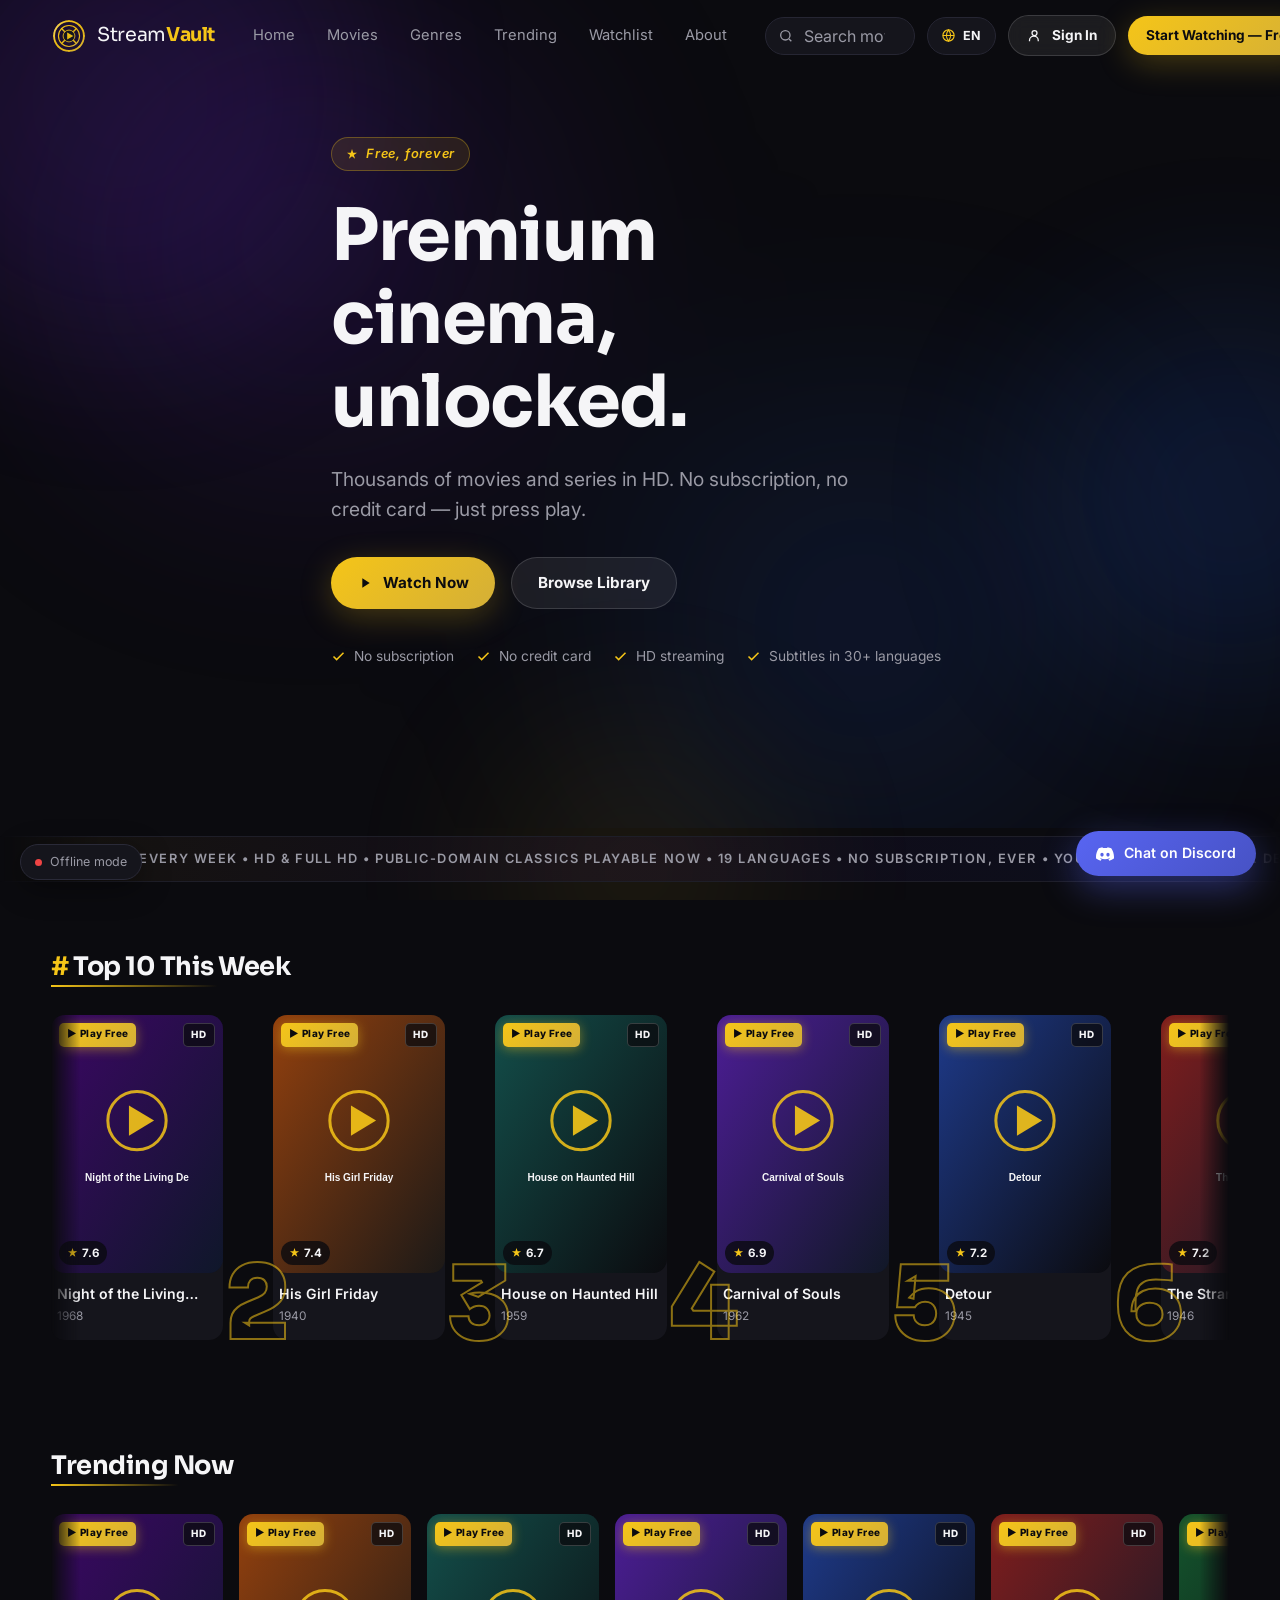
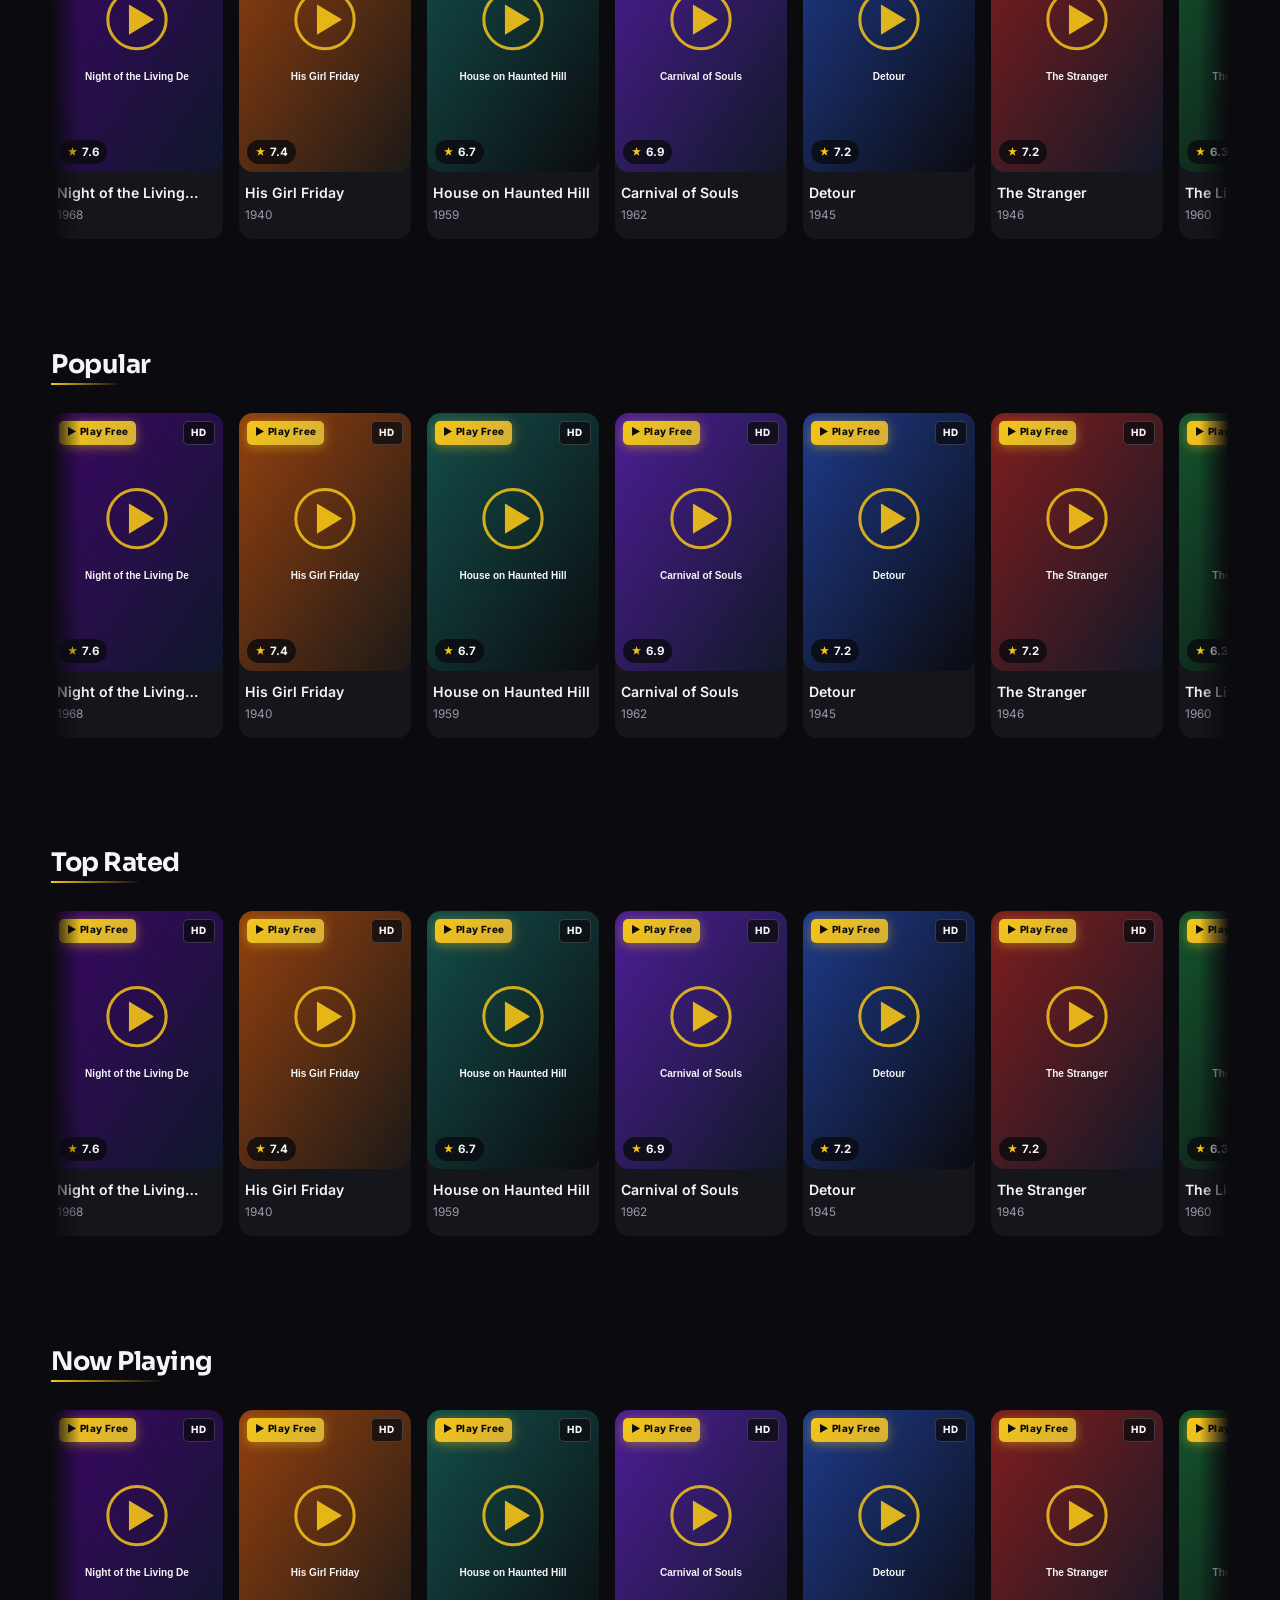
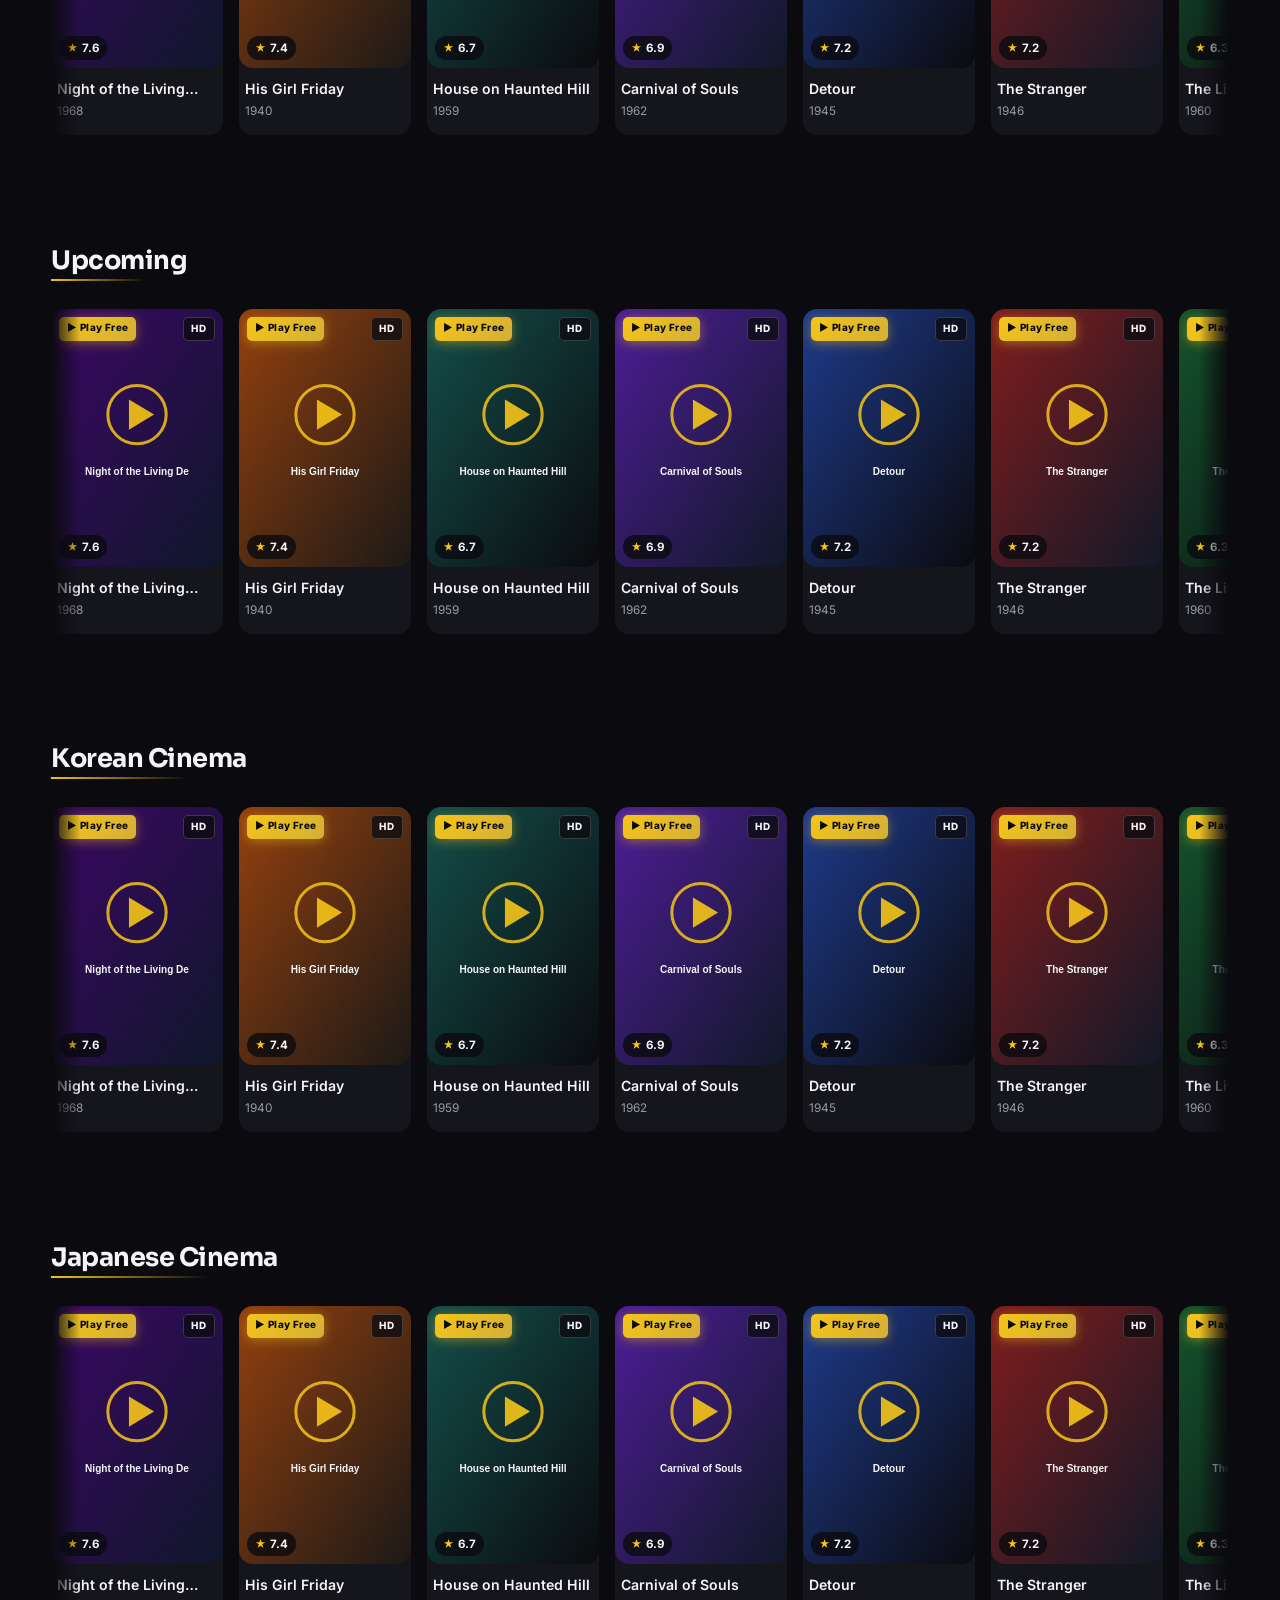
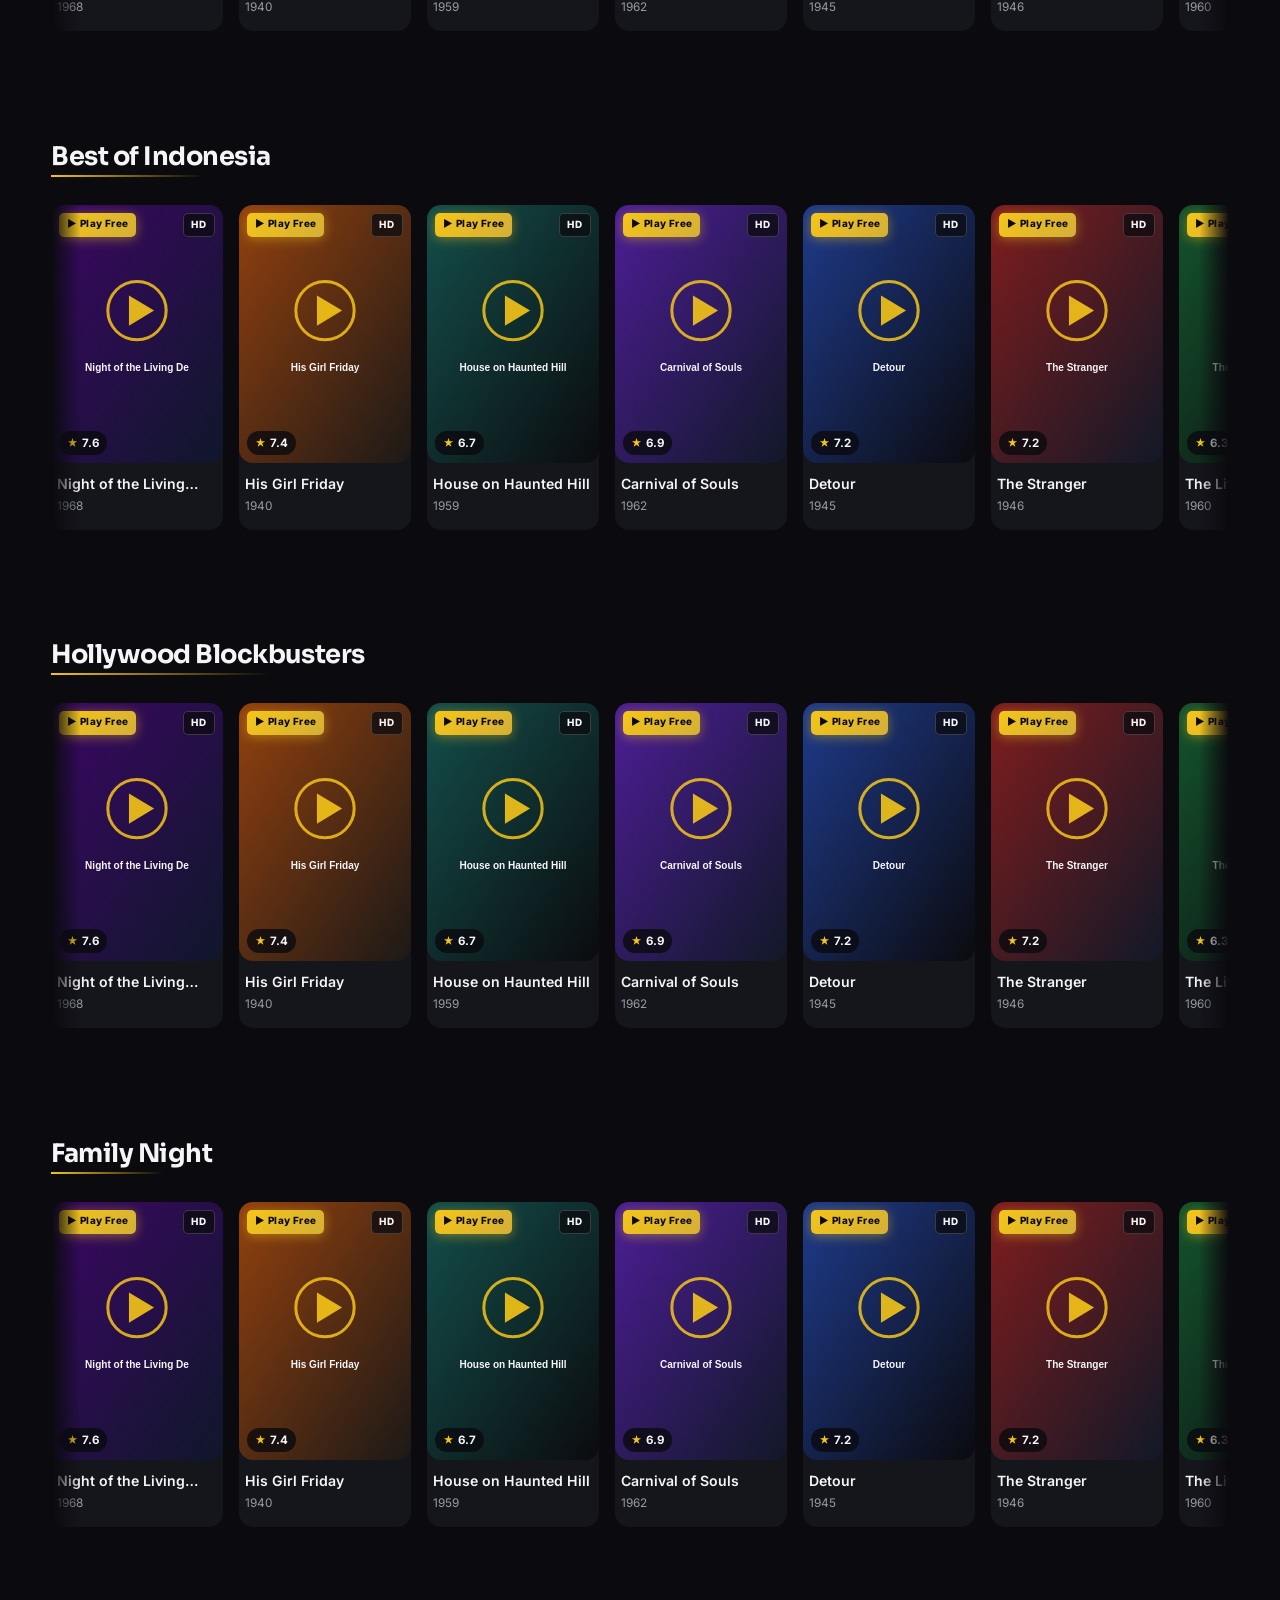
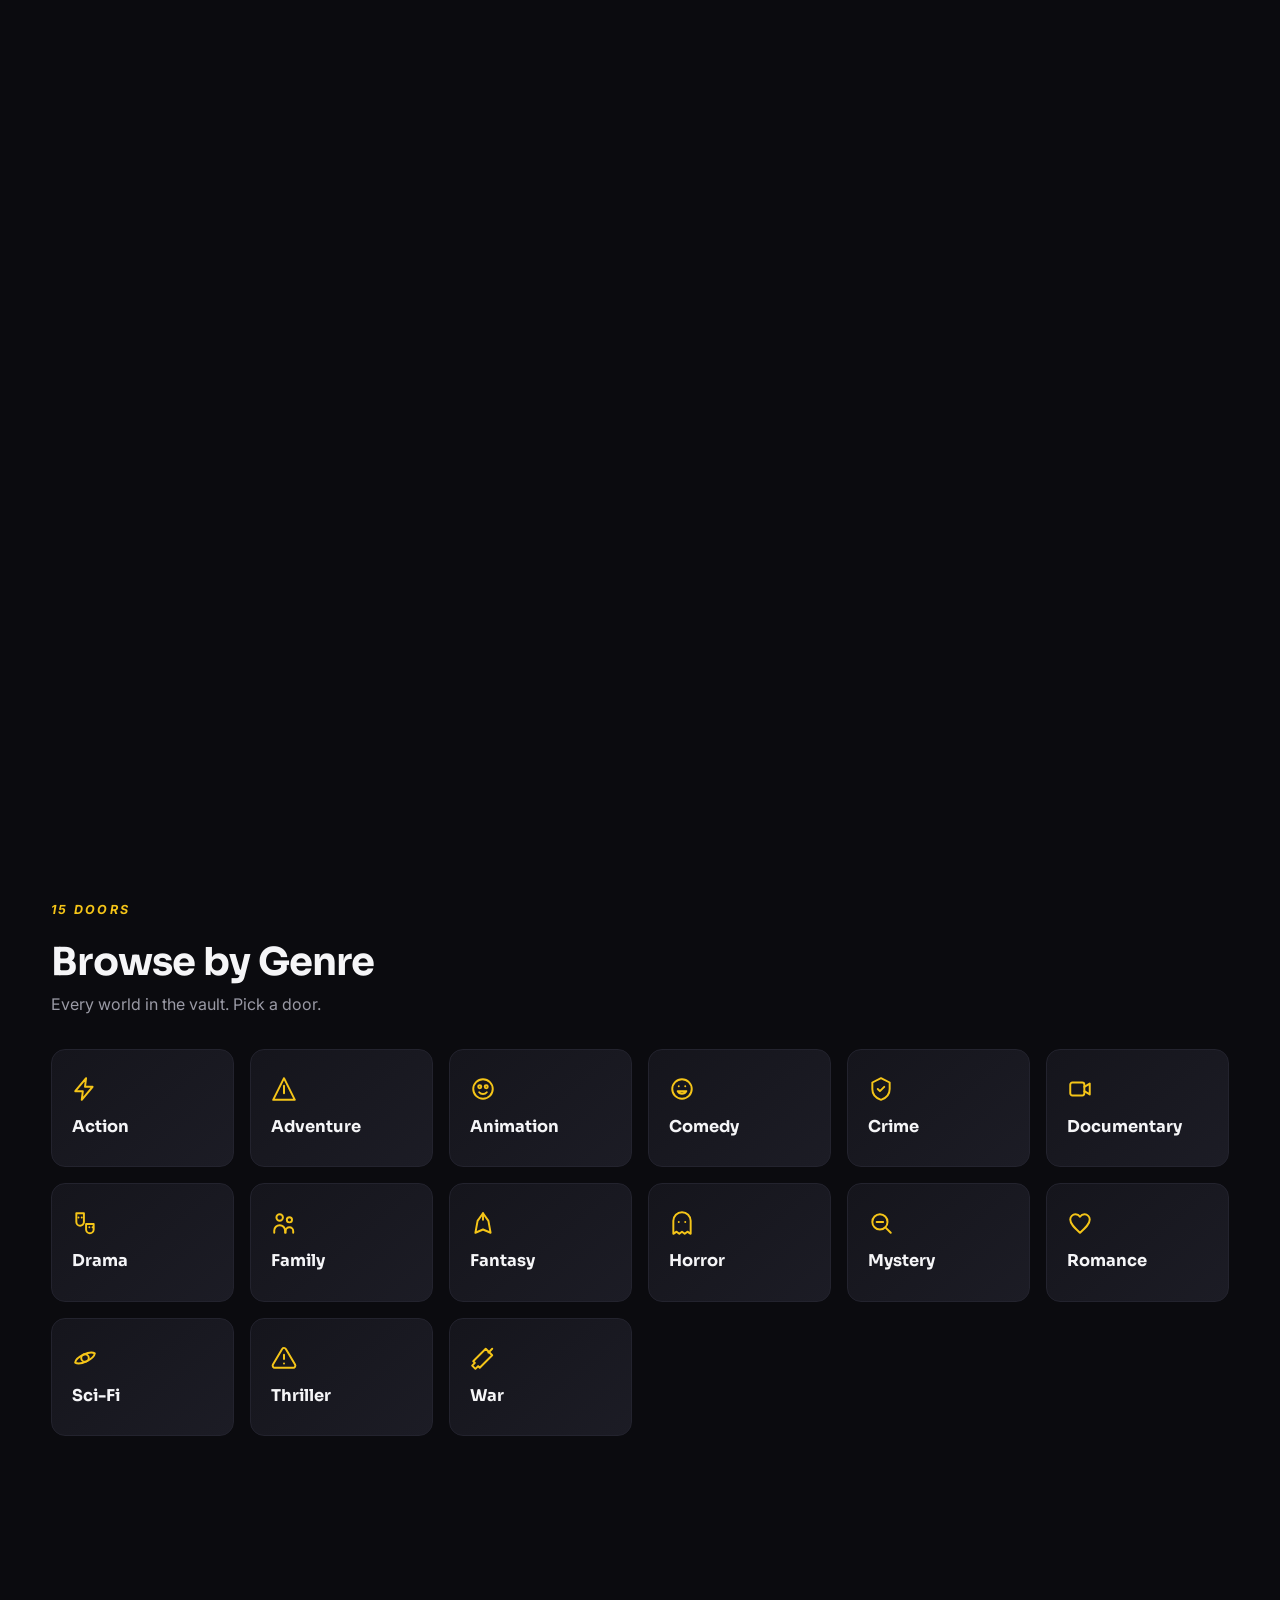
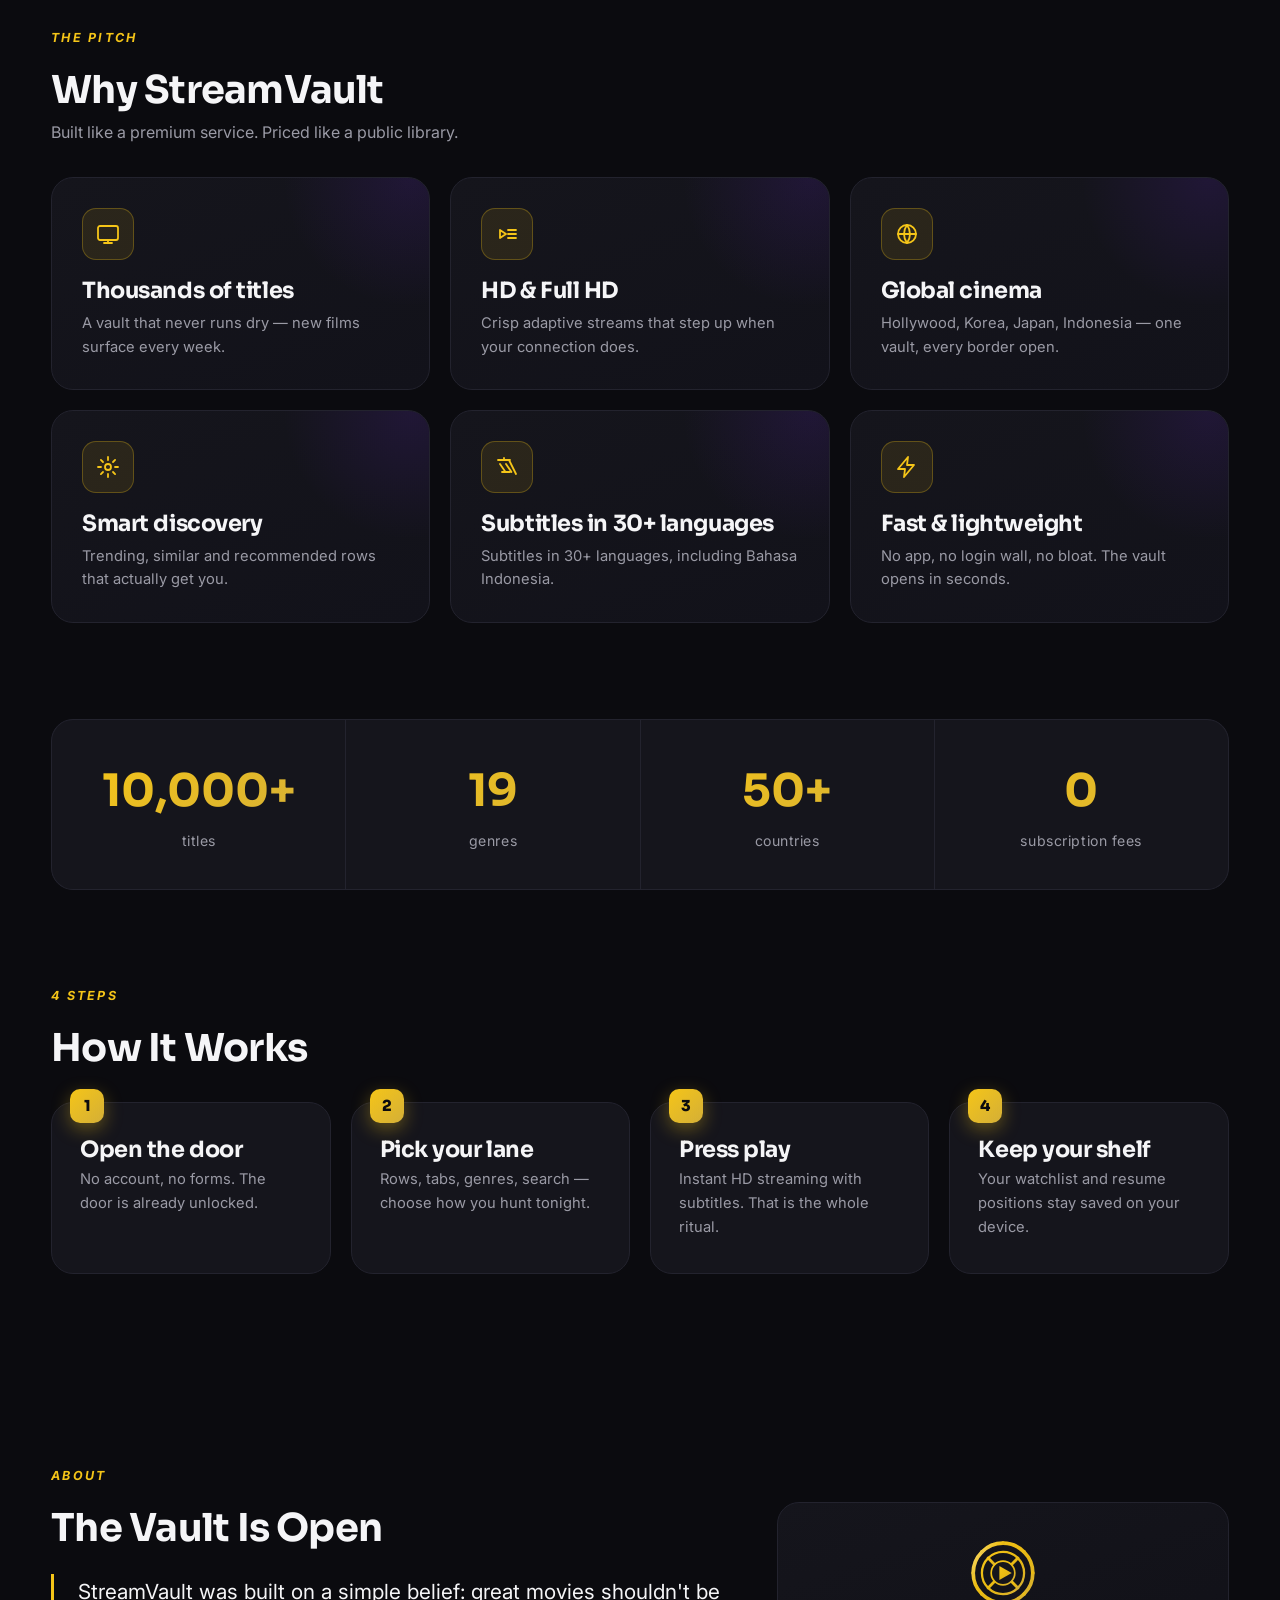
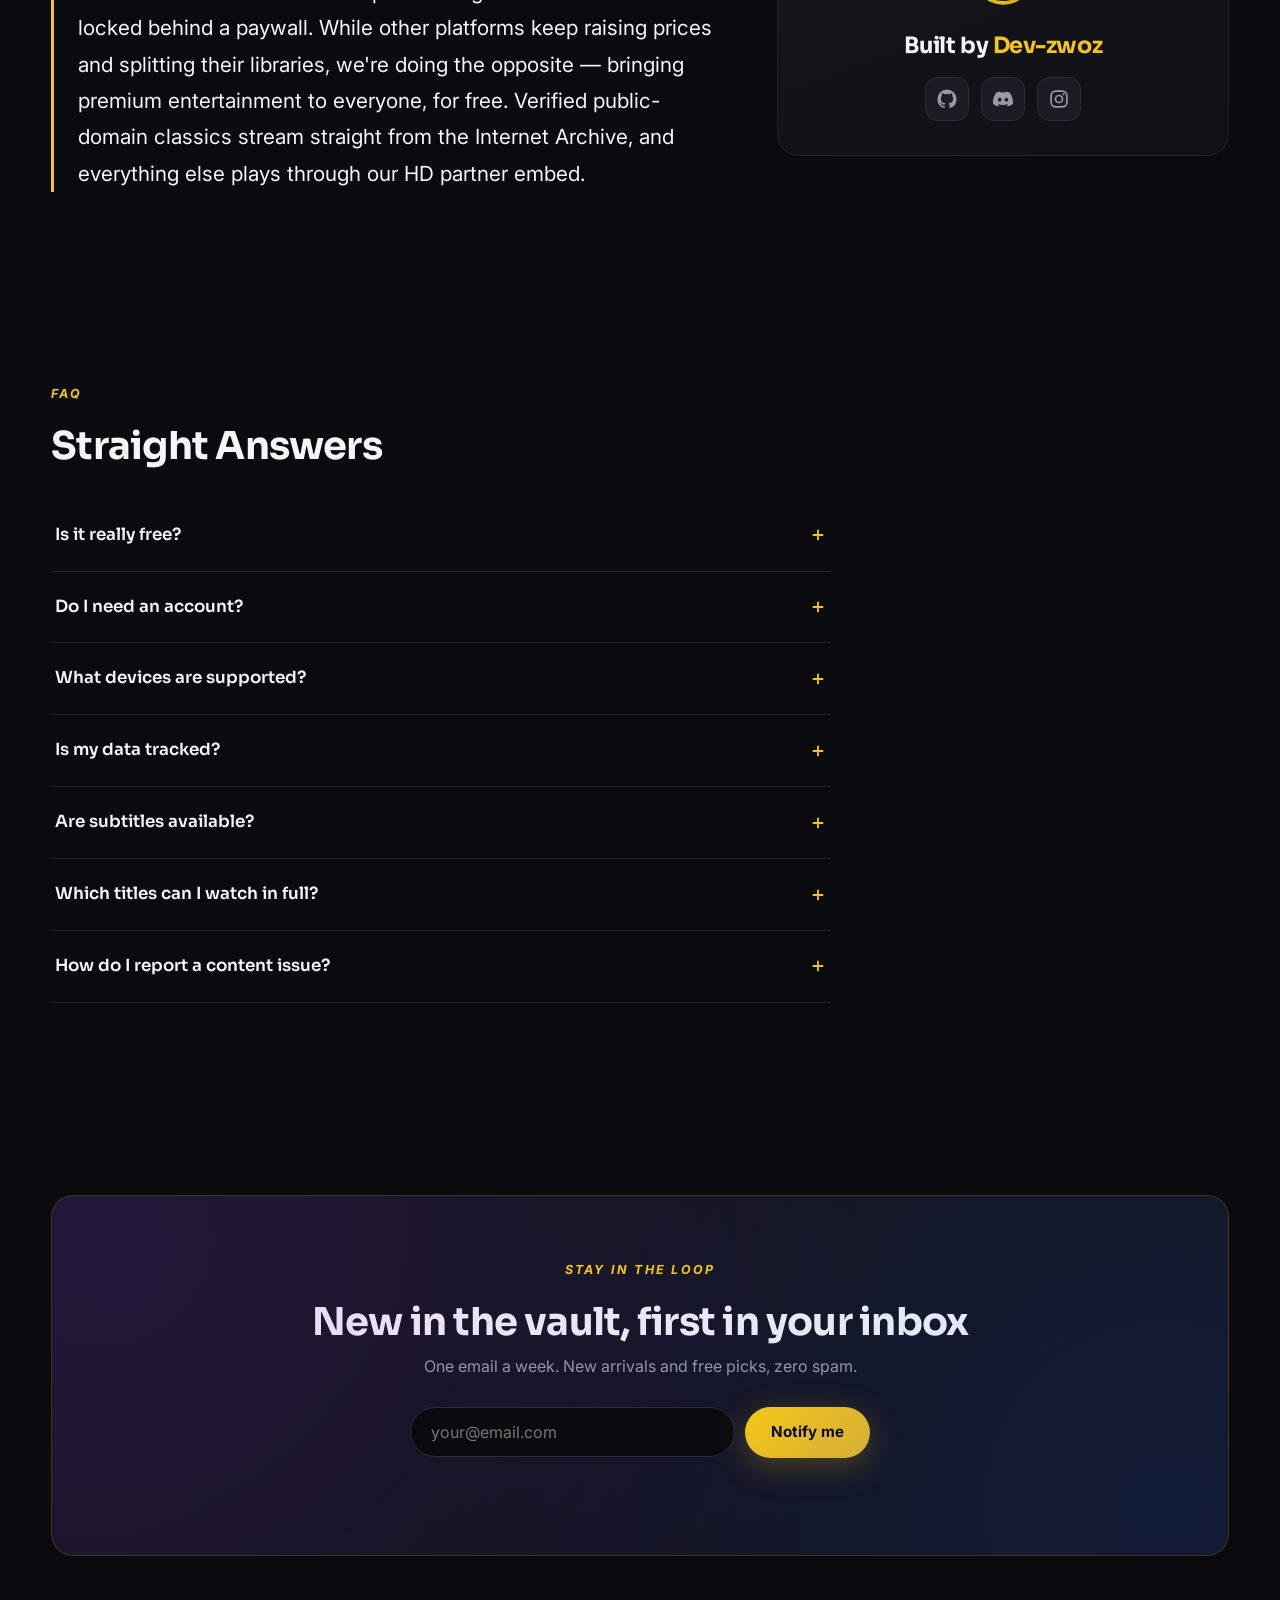
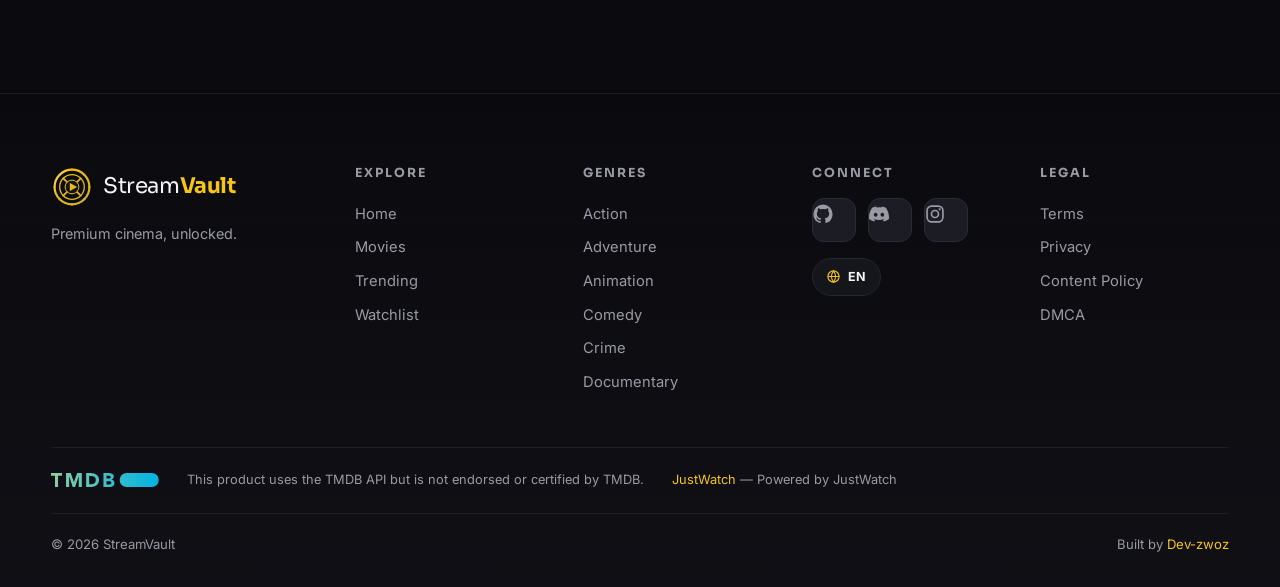
==== index.html @ f1b041a9 "Build StreamVault2 with VidBolt playback and brand rails Co-authored-by: arena-agent <297053741+aren" ====
<!DOCTYPE html>
<html lang="en">
<head>
  <meta charset="UTF-8">
  <meta name="viewport" content="width=device-width, initial-scale=1.0">
  <title>StreamVault — Free Premium Movies in HD</title>
  <meta name="description" content="Stream thousands of premium movies in HD for free. No subscription, no credit card, no hassle. StreamVault — premium cinema, unlocked.">
  <meta name="author" content="Dev-zwoz">

  <!-- Open Graph -->
  <meta property="og:type" content="website">
  <meta property="og:site_name" content="StreamVault">
  <meta property="og:title" content="StreamVault — Free Premium Movies in HD">
  <meta property="og:description" content="Premium cinema, unlocked. Thousands of movies in HD — free, forever.">
  <meta property="og:image" content="assets/logo.svg">

  <!-- Twitter card -->
  <meta name="twitter:card" content="summary_large_image">
  <meta name="twitter:title" content="StreamVault — Free Premium Movies in HD">
  <meta name="twitter:description" content="Premium cinema, unlocked. Thousands of movies in HD — free, forever.">

  <!-- SVG favicon (data URI, mini vault mark) -->
  <link rel="icon" href="data:image/svg+xml,%3Csvg xmlns='http://www.w3.org/2000/svg' viewBox='0 0 512 512'%3E%3Crect width='512' height='512' rx='96' fill='%230B0B0F'/%3E%3Ccircle cx='256' cy='256' r='206' fill='none' stroke='%23F5C518' stroke-width='30'/%3E%3Ccircle cx='256' cy='256' r='128' fill='none' stroke='%23D4AF37' stroke-width='22'/%3E%3Cpath d='M256 74v56M256 382v56M74 256h56M382 256h56M127 127l40 40M345 345l40 40M127 385l40-40M345 167l40-40' stroke='%23F5C518' stroke-width='24' stroke-linecap='round'/%3E%3Cpath d='M226 200l88 56-88 56z' fill='%23F5C518'/%3E%3C/svg%3E">

  <!-- Fonts: geometric heading + clean body, with system fallbacks in CSS -->
  <link rel="preconnect" href="https://fonts.googleapis.com">
  <link rel="preconnect" href="https://fonts.gstatic.com" crossorigin>
  <link rel="stylesheet" href="https://fonts.googleapis.com/css2?family=Sora:wght@600;700;800&family=Inter:wght@400;500;600;700&display=swap">

  <link rel="stylesheet" href="styles/base.css">
  <link rel="stylesheet" href="styles/components.css">
  <link rel="stylesheet" href="styles/animations.css">

  <!-- JSON-LD -->
  <script type="application/ld+json">
  {
    "@context": "https://schema.org",
    "@type": "WebSite",
    "name": "StreamVault",
    "alternateName": "Premium cinema, unlocked.",
    "description": "Stream thousands of premium movies in HD for free. No subscription, no credit card, no hassle.",
    "inLanguage": ["en", "id"],
    "author": {
      "@type": "Person",
      "name": "Dev-zwoz",
      "sameAs": [
        "https://github.com/Dev-zwoz",
        "https://discord.com/users/1469638087268110399",
        "https://www.instagram.com/vzowzz/"
      ]
    }
  }
  </script>
</head>
<body>

  <!-- =============================================== SVG defs shared by all logo instances -->
  <svg width="0" height="0" style="position:absolute" aria-hidden="true">
    <defs>
      <linearGradient id="gGold" x1="0%" y1="0%" x2="100%" y2="100%">
        <stop offset="0%" stop-color="#F5C518"/><stop offset="55%" stop-color="#E8B912"/><stop offset="100%" stop-color="#D4AF37"/>
      </linearGradient>
      <linearGradient id="gSheen" x1="0%" y1="0%" x2="100%" y2="60%">
        <stop offset="0%" stop-color="#FFF" stop-opacity=".5"/><stop offset="35%" stop-color="#FFF" stop-opacity="0"/>
      </linearGradient>
      <!-- Vault mark: outer ring + rotatable wheel + play-triangle hub -->
      <symbol id="sv-mark" viewBox="0 0 512 512">
        <g class="sv-ring">
          <circle cx="256" cy="256" r="212" fill="none" stroke="url(#gGold)" stroke-width="26"/>
          <g fill="url(#gGold)">
            <circle cx="256" cy="44" r="13"/><circle cx="256" cy="468" r="13"/>
            <circle cx="44" cy="256" r="13"/><circle cx="468" cy="256" r="13"/>
            <circle cx="106" cy="106" r="13"/><circle cx="406" cy="106" r="13"/>
            <circle cx="106" cy="406" r="13"/><circle cx="406" cy="406" r="13"/>
          </g>
        </g>
        <g class="sv-wheel">
          <circle cx="256" cy="256" r="150" fill="none" stroke="url(#gGold)" stroke-width="16"/>
          <g stroke="url(#gGold)" stroke-width="20" stroke-linecap="round">
            <line x1="256" y1="106" x2="256" y2="176"/><line x1="256" y1="336" x2="256" y2="406"/>
            <line x1="106" y1="256" x2="176" y2="256"/><line x1="336" y1="256" x2="406" y2="256"/>
            <line x1="150" y1="150" x2="199" y2="199"/><line x1="313" y1="313" x2="362" y2="362"/>
            <line x1="150" y1="362" x2="199" y2="313"/><line x1="313" y1="199" x2="362" y2="150"/>
          </g>
        </g>
        <circle cx="256" cy="256" r="84" fill="#15151C" stroke="url(#gGold)" stroke-width="12"/>
        <path class="sv-tri" d="M230 206 L318 256 L230 306 Z" fill="url(#gGold)"/>
        <circle cx="256" cy="256" r="212" fill="none" stroke="url(#gSheen)" stroke-width="26" opacity=".8"/>
      </symbol>
    </defs>
  </svg>

  <!-- =============================================== preloader -->
  <div id="preloader" role="status" aria-label="Loading StreamVault">
    <div class="pre-sweep"></div>
    <div>
      <svg class="pre-logo sv-logo" viewBox="0 0 512 512" aria-hidden="true"><use href="#sv-mark"/></svg>
      <p class="pre-tag">Premium cinema, unlocked</p>
    </div>
  </div>

  <div id="scroll-progress" aria-hidden="true"></div>
  <div id="cursor-glow" aria-hidden="true"></div>
  <div class="bg-orbs" aria-hidden="true"><i class="orb orb-a"></i><i class="orb orb-b"></i><i class="orb orb-c"></i></div>

  <!-- =============================================== navbar -->
  <header id="navbar">
    <a class="nav-logo sv-logo" href="#home" data-view="home" aria-label="StreamVault home">
      <svg viewBox="0 0 512 512" aria-hidden="true"><use href="#sv-mark"/></svg>
      <span class="nav-word">Stream<b>Vault</b></span>
    </a>

    <nav class="nav-links" aria-label="Primary">
      <a href="#home" data-view="home" data-i18n="nav.home">Home</a>
      <a href="#movies" data-view="movies" data-i18n="nav.movies">Movies</a>
      <a href="#genres" data-scroll="#genres" data-i18n="nav.genres">Genres</a>
      <a href="#trending" data-scroll="#trending" data-i18n="nav.trending">Trending</a>
      <a href="#watchlist" data-view="watchlist" data-i18n="nav.watchlist">Watchlist</a>
      <a href="#about" data-scroll="#about" data-i18n="nav.about">About</a>
      <a href="#console" data-view="admin" data-i18n="nav.console" id="nav-console" hidden>Console</a>
    </nav>

    <div class="nav-actions">
      <div class="search-wrap">
        <svg viewBox="0 0 24 24" fill="none" stroke="currentColor" stroke-width="2" aria-hidden="true"><circle cx="11" cy="11" r="7"/><path d="m20 20-3.5-3.5"/></svg>
        <input class="search-input" id="search-input" type="search" data-i18n-ph="nav.search" placeholder="Search movies…" autocomplete="off" aria-label="Search movies">
        <div class="search-results" id="search-results" role="listbox" aria-label="Search results"></div>
      </div>
      <!-- language menu — 19 packs, coverage shown per language -->
      <div class="lang-menu-wrap" id="lang-menu-nav"></div>
      <span id="user-area"></span>
      <button class="btn btn-gold btn-sm btn-shimmer nav-cta" data-view="movies" data-i18n="nav.cta">Start Watching — Free</button>
    </div>
  </header>

  <div id="key-banner" role="alert">
    <span data-i18n="badge.keyinvalid">TMDB key invalid — check config.js</span>
    <button aria-label="Dismiss">✕</button>
  </div>

  <main>
    <!-- =============================================== HOME VIEW -->
    <div class="view active" id="view-home">

      <!-- hero -->
      <section id="hero" aria-label="Featured movies">
        <div class="hero-bg" id="hero-bg"></div>
        <div class="hero-scrim"></div>
        <div class="hero-aurora" aria-hidden="true"></div>
        <div class="container hero-inner">
          <span class="hero-kicker">
            <svg width="12" height="12" viewBox="0 0 24 24" fill="currentColor" aria-hidden="true"><path d="M12 2l2.4 7.4H22l-6.2 4.5 2.4 7.4-6.2-4.6-6.2 4.6 2.4-7.4L2 9.4h7.6z"/></svg>
            <i data-i18n="hero.kicker">Free, forever</i>
          </span>
          <h1 class="hero-title" id="hero-title" data-i18n-title>Premium cinema, unlocked.</h1>
          <p class="hero-sub" data-i18n="hero.sub">Thousands of movies in HD. No subscription, no credit card — just press play. Your vault of endless movies is open.</p>
          <div class="hero-ctas">
            <button class="btn btn-gold btn-shimmer" id="hero-watch" data-magnetic>
              <svg width="16" height="16" viewBox="0 0 24 24" fill="currentColor" aria-hidden="true"><path d="M8 5v14l11-7z"/></svg>
              <span data-i18n="hero.watch">Watch Now</span>
            </button>
            <button class="btn btn-ghost" data-view="movies"><span data-i18n="hero.browse">Browse Library</span></button>
          </div>
          <div class="hero-badges">
            <span><svg viewBox="0 0 24 24" fill="none" stroke="currentColor" stroke-width="2.4" aria-hidden="true"><path d="M20 6 9 17l-5-5"/></svg><i data-i18n="hero.badge1">No subscription</i></span>
            <span><svg viewBox="0 0 24 24" fill="none" stroke="currentColor" stroke-width="2.4" aria-hidden="true"><path d="M20 6 9 17l-5-5"/></svg><i data-i18n="hero.badge2">No credit card</i></span>
            <span><svg viewBox="0 0 24 24" fill="none" stroke="currentColor" stroke-width="2.4" aria-hidden="true"><path d="M20 6 9 17l-5-5"/></svg><i data-i18n="hero.badge3">HD streaming</i></span>
            <span><svg viewBox="0 0 24 24" fill="none" stroke="currentColor" stroke-width="2.4" aria-hidden="true"><path d="M20 6 9 17l-5-5"/></svg><i data-i18n="hero.badge4">Subtitles in 30+ languages</i></span>
          </div>
        </div>
        <div class="hero-meta">
          <span id="hero-movie-title"></span>
          <div class="hero-dots" id="hero-dots" role="tablist" aria-label="Featured movie selector"></div>
        </div>
      </section>

      <!-- ticker marquee -->
      <div class="ticker" aria-hidden="true">
        <div class="ticker-track">
          <span class="ticker-chunk" data-i18n="ticker.items">New films every week • HD &amp; Full HD • Public-domain classics playable now • 19 languages • No subscription, ever • Your list stays on your device</span>
          <span class="ticker-chunk" data-i18n="ticker.items">New films every week • HD &amp; Full HD • Public-domain classics playable now • 19 languages • No subscription, ever • Your list stays on your device</span>
        </div>
      </div>

      <!-- top 10 -->
      <section class="row-section container reveal" id="top10">
        <div class="row-head"><h2><span class="gold">#</span>&nbsp;<span data-i18n="row.top10">Top 10 This Week</span></h2></div>
        <div class="carousel-wrap"><div class="carousel top10-carousel" id="row-top10" data-row></div></div>
      </section>

      <!-- trending -->
      <section class="row-section container reveal" id="trending">
        <div class="row-head"><h2 data-i18n="row.trending">Trending Now</h2></div>
        <div class="carousel-wrap"><div class="carousel" id="row-trending" data-row></div></div>
      </section>

      <!-- catalogue rows -->
      <section class="row-section container reveal"><div class="row-head"><h2 data-i18n="row.popular">Popular</h2></div><div class="carousel-wrap"><div class="carousel" id="row-popular" data-row></div></div></section>
      <section class="row-section container reveal"><div class="row-head"><h2 data-i18n="row.top">Top Rated</h2></div><div class="carousel-wrap"><div class="carousel" id="row-top" data-row></div></div></section>
      <section class="row-section container reveal"><div class="row-head"><h2 data-i18n="row.now">Now Playing</h2></div><div class="carousel-wrap"><div class="carousel" id="row-now" data-row></div></div></section>
      <section class="row-section container reveal"><div class="row-head"><h2 data-i18n="row.upcoming">Upcoming</h2></div><div class="carousel-wrap"><div class="carousel" id="row-upcoming" data-row></div></div></section>
      <section class="row-section container reveal"><div class="row-head"><h2 data-i18n="row.korean">Korean Cinema</h2></div><div class="carousel-wrap"><div class="carousel" id="row-korean" data-row></div></div></section>
      <section class="row-section container reveal"><div class="row-head"><h2 data-i18n="row.japanese">Japanese Cinema</h2></div><div class="carousel-wrap"><div class="carousel" id="row-japanese" data-row></div></div></section>
      <section class="row-section container reveal"><div class="row-head"><h2 data-i18n="row.indo">Film Indonesia Terbaik</h2></div><div class="carousel-wrap"><div class="carousel" id="row-indo" data-row></div></div></section>
      <section class="row-section container reveal"><div class="row-head"><h2 data-i18n="row.hollywood">Hollywood Blockbusters</h2></div><div class="carousel-wrap"><div class="carousel" id="row-hollywood" data-row></div></div></section>
      <section class="row-section container reveal"><div class="row-head"><h2 data-i18n="row.family">Family Night</h2></div><div class="carousel-wrap"><div class="carousel" id="row-family" data-row></div></div></section>

      <!-- brand discovery rails -->
      <section class="brand-section container reveal" id="brand-discovery">
        <div class="brand-section-head">
          <h2>TV Networks</h2>
          <p>Find the worlds behind your favorite shows.</p>
        </div>
        <div class="brand-rail" id="brand-networks" aria-label="TV Networks"></div>
      </section>
      <section class="brand-section container reveal">
        <div class="brand-section-head">
          <h2>Movie Studios</h2>
          <p>Browse the names behind the big screen.</p>
        </div>
        <div class="brand-rail" id="brand-studios" aria-label="Movie Studios"></div>
      </section>
      <section class="brand-section container reveal">
        <div class="brand-section-head">
          <h2>Streaming Platforms</h2>
          <p>One vault, every screen.</p>
        </div>
        <div class="brand-rail" id="brand-platforms" aria-label="Streaming Platforms"></div>
      </section>

      <!-- genres -->
      <section class="container reveal" id="genres">
        <div class="section-head">
          <span class="eyebrow"><i data-i18n="eyebrow.doors">15 doors</i></span>
          <h2 data-i18n="genres.title">Browse by Genre</h2>
          <p data-i18n="genres.sub">Fifteen worlds. Pick a door.</p>
        </div>
        <div class="genre-grid" id="genre-grid"></div>
      </section>

      <!-- why -->
      <section class="container reveal" id="why">
        <div class="section-head">
          <span class="eyebrow"><i data-i18n="eyebrow.pitch">The pitch</i></span>
          <h2 data-i18n="why.title">Why StreamVault</h2>
          <p data-i18n="why.sub">Built like a premium service. Priced like a public library.</p>
        </div>
        <div class="feature-grid" id="feature-grid"></div>
      </section>

      <!-- stats -->
      <section id="stats" class="container reveal">
        <div class="stats-strip">
          <div class="stat"><b data-count="10000" data-suffix="+">0</b><span data-i18n="stats.titles">titles</span></div>
          <div class="stat"><b data-count="19">0</b><span data-i18n="stats.genres">genres</span></div>
          <div class="stat"><b data-count="50" data-suffix="+">0</b><span data-i18n="stats.countries">countries</span></div>
          <div class="stat"><b data-count="0">0</b><span data-i18n="stats.fees">subscription fees</span></div>
        </div>
      </section>

      <!-- how it works -->
      <section class="container reveal" id="how">
        <div class="section-head">
          <span class="eyebrow"><i data-i18n="eyebrow.steps">4 steps</i></span>
          <h2 data-i18n="how.title">How It Works</h2>
        </div>
        <div class="steps">
          <div class="step reveal-child"><span class="step-no" aria-hidden="true">1</span><h3 data-i18n="how.1t">Open the door</h3><p data-i18n="how.1d">No account, no forms. The door is already unlocked.</p></div>
          <div class="step reveal-child"><span class="step-no" aria-hidden="true">2</span><h3 data-i18n="how.2t">Pick your lane</h3><p data-i18n="how.2d">Rows, tabs, genres, search — choose how you hunt tonight.</p></div>
          <div class="step reveal-child"><span class="step-no" aria-hidden="true">3</span><h3 data-i18n="how.3t">Press play</h3><p data-i18n="how.3d">Instant HD streaming with subtitles. That is the whole ritual.</p></div>
          <div class="step reveal-child"><span class="step-no" aria-hidden="true">4</span><h3 data-i18n="how.4t">Keep your shelf</h3><p data-i18n="how.4d">Your watchlist and resume positions stay saved on your device.</p></div>
        </div>
      </section>

      <!-- about -->
      <section class="container reveal" id="about">
        <div class="about-wrap">
          <div>
            <span class="eyebrow"><i data-i18n="eyebrow.about">About</i></span>
            <h2 data-i18n="about.title">The Vault Is Open</h2>
            <blockquote style="margin-top:24px" data-i18n="about.body">StreamVault was built on a simple belief: great movies shouldn't be locked behind a paywall. While other platforms keep raising prices and splitting their libraries, we're doing the opposite — bringing premium entertainment to everyone, for free. Supported by light, non-intrusive advertising so the movies stay free for everyone.</blockquote>
          </div>
          <div class="about-card">
            <svg class="sv-logo" width="72" height="72" viewBox="0 0 512 512" aria-hidden="true"><use href="#sv-mark"/></svg>
            <h3 style="margin-top:16px"><span data-i18n="about.built">Built by</span> <span class="gold">Dev-zwoz</span></h3>
            <div class="social-row" data-socials></div>
          </div>
        </div>
      </section>

      <!-- FAQ -->
      <section class="container reveal" id="faq">
        <div class="section-head">
          <span class="eyebrow"><i data-i18n="eyebrow.faq">FAQ</i></span>
          <h2 data-i18n="faq.title">Straight Answers</h2>
        </div>
        <div class="faq-list" id="faq-list"></div>
      </section>

      <!-- newsletter -->
      <section class="container reveal" id="newsletter">
        <div class="news-card">
          <span class="eyebrow"><i data-i18n="eyebrow.news">Stay in the loop</i></span>
          <h2 data-i18n="news.title">New in the vault, first in your inbox</h2>
          <p class="muted" style="margin-top:10px" data-i18n="news.sub">One email a week. New arrivals and free picks, zero spam.</p>
          <form class="news-form" id="news-form" novalidate>
            <input type="email" id="news-email" data-i18n-ph="news.placeholder" placeholder="your@email.com" required aria-label="Email address">
            <button class="btn btn-gold" type="submit"><span data-i18n="news.cta">Notify me</span></button>
          </form>
          <p class="news-msg" id="news-msg" aria-live="polite"></p>
        </div>
      </section>
    </div>

    <!-- =============================================== MOVIES VIEW -->
    <div class="view" id="view-movies">
      <section class="container" style="padding-top:calc(var(--nav-h) + 40px)">
        <div class="section-head">
          <span class="eyebrow"><i data-i18n="eyebrow.library">Library</i></span>
          <h2 data-i18n="movies.title">The Library</h2>
          <p data-i18n="movies.sub">Every title in the vault — filter, sort, dig deep.</p>
        </div>
        <div class="lib-tabs" id="lib-tabs" role="tablist" aria-label="Library type">
          <button role="tab" aria-selected="true" class="active" data-tab="all" data-i18n="lib.tab.all">All</button>
          <button role="tab" aria-selected="false" data-tab="movie" data-i18n="lib.tab.movie">Movies</button>
          <button role="tab" aria-selected="false" data-tab="tv" data-i18n="lib.tab.tv">TV Shows</button>
          <button role="tab" aria-selected="false" data-tab="anime" data-i18n="lib.tab.anime">Anime</button>
          <span class="lib-pill" aria-hidden="true"></span>
        </div>
        <div class="filter-bar">
          <select id="f-genre" aria-label="Genre filter"></select>
          <select id="f-cert" aria-label="Age rating filter">
            <option value="" data-i18n="movies.filter.certAny">Any rating</option>
            <option value="G">G</option><option value="PG">PG</option><option value="PG-13">PG-13</option>
            <option value="R">R</option><option value="NC-17">NC-17</option>
          </select>
          <select id="f-lang" aria-label="Language filter"></select>
          <select id="f-score" aria-label="Minimum score filter">
            <option value="" data-i18n="movies.filter.scoreAny">Any score</option>
            <option value="5">5+</option><option value="6">6+</option><option value="7">7+</option>
            <option value="8">8+</option><option value="9">9+</option>
          </select>
          <select id="f-year-from" aria-label="Year range start"></select>
          <select id="f-year-to" aria-label="Year range end"></select>
          <select id="f-sort" aria-label="Sort order">
            <option value="popularity.desc" data-i18n="movies.sort.popularity">Popularity</option>
            <option value="vote_average.desc" data-i18n="movies.sort.rating">Rating</option>
            <option value="primary_release_date.desc" data-i18n="movies.sort.newest">Newest</option>
            <option value="primary_release_date.asc" data-i18n="movies.sort.oldest">Oldest</option>
            <option value="original_title.asc" data-i18n="movies.sort.az">A–Z</option>
            <option value="vote_count.desc" data-i18n="movies.sort.votes">Most voted</option>
            <option value="revenue.desc" data-i18n="movies.sort.revenue">Revenue</option>
          </select>
          <label class="filter-check"><input type="checkbox" id="f-playable"><span data-i18n="movies.filter.playable">Playable now</span></label>
          <button class="btn btn-ghost btn-sm" id="f-reset" data-i18n="movies.reset">Reset</button>
          <span class="result-count muted" id="result-count" aria-live="polite"></span>
        </div>
        <div class="movie-grid" id="movie-grid"></div>
        <div class="grid-more"><button class="btn btn-ghost" id="load-more"><span data-i18n="movies.load">Load more</span></button></div>
      </section>
    </div>

    <!-- =============================================== AUTH VIEW -->
    <div class="view" id="view-auth" data-mode="signin"></div>

    <!-- =============================================== ADMIN (owner) VIEW -->
    <div class="view" id="view-admin">
      <section class="container admin-wrap" style="padding-top:calc(var(--nav-h) + 40px)">
        <div class="section-head">
          <span class="eyebrow"><i data-i18n="nav.console">Console</i></span>
          <h2 data-i18n="admin.title">Admin Console</h2>
          <p data-i18n="admin.sub">Every account on this vault — full oversight, one switch away.</p>
        </div>
        <div class="admin-denied" id="admin-denied" hidden>
          <p data-i18n="admin.ownerOnly">Admin access only.</p>
          <button class="btn btn-gold" data-goto="auth"><span data-i18n="auth.signin">Sign In</span></button>
        </div>
        <div id="admin-panel" hidden></div>
      </section>
    </div>

    <!-- =============================================== WATCHLIST VIEW -->
    <div class="view" id="view-watchlist">
      <section class="container" style="padding-top:calc(var(--nav-h) + 40px)">
        <div class="section-head">
          <span class="eyebrow"><i data-i18n="eyebrow.saved">Saved</i></span>
          <h2 data-i18n="watchlist.title">Your Watchlist</h2>
          <p data-i18n="watchlist.sub">Saved locally in this browser — no account needed.</p>
        </div>
        <div class="movie-grid" id="watchlist-grid"></div>
        <div class="watchlist-empty" id="watchlist-empty" hidden>
          <svg viewBox="0 0 200 200" fill="none" aria-hidden="true">
            <circle cx="100" cy="100" r="78" stroke="url(#gGold)" stroke-width="7" opacity=".5"/>
            <circle cx="100" cy="100" r="48" stroke="url(#gGold)" stroke-width="5" opacity=".7"/>
            <path d="M100 30v22M100 148v22M30 100h22M148 100h22" stroke="url(#gGold)" stroke-width="7" stroke-linecap="round" opacity=".5"/>
            <path d="M90 82l26 18-26 18z" fill="url(#gGold)"/>
            <circle cx="158" cy="52" r="14" fill="#15151C" stroke="#9A9AA5" stroke-width="3"/>
            <path d="M152 52h12M158 46v12" stroke="#9A9AA5" stroke-width="3" stroke-linecap="round"/>
          </svg>
          <h3 data-i18n="watchlist.empty.t">Your vault shelf is empty</h3>
          <p data-i18n="watchlist.empty.d">Tap the + on any movie card and it will wait for you here.</p>
          <button class="btn btn-gold" data-view="movies"><span data-i18n="watchlist.browse">Browse movies</span></button>
        </div>
      </section>
    </div>
  </main>

  <!-- =============================================== footer -->
  <footer>
    <div class="container">
      <div class="footer-grid">
        <div class="footer-brand">
          <a class="nav-logo sv-logo" href="#home" data-view="home" aria-label="StreamVault home">
            <svg viewBox="0 0 512 512" aria-hidden="true"><use href="#sv-mark"/></svg>
            <span class="nav-word">Stream<b>Vault</b></span>
          </a>
          <p data-i18n="footer.tagline">Premium cinema, unlocked.</p>
        </div>
        <div class="footer-col">
          <h4 data-i18n="footer.explore">Explore</h4>
          <a href="#home" data-view="home" data-i18n="nav.home">Home</a>
          <a href="#movies" data-view="movies" data-i18n="nav.movies">Movies</a>
          <a href="#trending" data-scroll="#trending" data-i18n="nav.trending">Trending</a>
          <a href="#watchlist" data-view="watchlist" data-i18n="nav.watchlist">Watchlist</a>
        </div>
        <div class="footer-col" id="footer-genres">
          <h4 data-i18n="footer.genres">Genres</h4>
        </div>
        <div class="footer-col">
          <h4 data-i18n="footer.connect">Connect</h4>
          <div class="social-row" data-socials style="margin-bottom:16px"></div>
          <div class="lang-menu-wrap" id="lang-menu-foot"></div>
        </div>
        <div class="footer-col">
          <h4 data-i18n="footer.legal">Legal</h4>
          <a href="legal.html#terms" data-i18n="footer.terms">Terms</a>
          <a href="legal.html#privacy" data-i18n="footer.privacy">Privacy</a>
          <a href="legal.html#content-policy">Content Policy</a>
          <a href="legal.html#dmca">DMCA</a>
        </div>
      </div>

      <div class="footer-attrib">
        <svg class="tmdb-logo" viewBox="0 0 273.42 35.52" aria-label="TMDB"><defs><linearGradient id="tmdbGrad" x2="273.42" gradientUnits="userSpaceOnUse"><stop offset="0" stop-color="#90cea1"/><stop offset=".56" stop-color="#3cbec9"/><stop offset="1" stop-color="#00b3e5"/></linearGradient></defs><path fill="url(#tmdbGrad)" d="M191.85,35.37h63.9A17.67,17.67,0,0,0,273.42,17.7h0A17.67,17.67,0,0,0,255.75,0h-63.9A17.67,17.67,0,0,0,174.18,17.7h0A17.67,17.67,0,0,0,191.85,35.37ZM10.1,35.42h7.8V6.92H28V0H0v6.9H10.1Zm28.1,0H46V8.25h.1L55.05,35.4h6L70.3,8.25h.1V35.4h7.8V0H66.45l-8.2,23.1h-.1L50,0H38.2ZM89.14.12h11.7a33.56,33.56,0,0,1,8.08,1,18.52,18.52,0,0,1,6.67,3.08,15.09,15.09,0,0,1,4.53,5.52,18.5,18.5,0,0,1,1.67,8.25,16.91,16.91,0,0,1-1.62,7.58,16.3,16.3,0,0,1-4.38,5.5,19.24,19.24,0,0,1-6.35,3.37,24.53,24.53,0,0,1-7.55,1.15H89.14Zm7.8,28.2h4a21.66,21.66,0,0,0,5-.55,10.58,10.58,0,0,0,4-1.83,8.73,8.73,0,0,0,2.67-3.34,11.9,11.9,0,0,0,1-5.08,9.87,9.87,0,0,0-1-4.52,9.17,9.17,0,0,0-2.62-3.18A11.61,11.61,0,0,0,106,8a17.06,17.06,0,0,0-4.68-.63h-4.6ZM133.09.12h13.2a32.87,32.87,0,0,1,4.63.33,12.66,12.66,0,0,1,4.17,1.3,7.94,7.94,0,0,1,3,2.72,8.34,8.34,0,0,1,1.15,4.65,7.48,7.48,0,0,1-1.67,5,9.13,9.13,0,0,1-4.43,2.82V17a10.28,10.28,0,0,1,3.18,1,8.51,8.51,0,0,1,2.45,1.85,7.79,7.79,0,0,1,1.57,2.62,9.16,9.16,0,0,1,.55,3.2,8.52,8.52,0,0,1-1.2,4.68,9.32,9.32,0,0,1-3.1,3A13.38,13.38,0,0,1,152.32,35a22.5,22.5,0,0,1-4.73.5h-14.5Zm7.8,14.15h5.65a7.65,7.65,0,0,0,1.78-.2,4.78,4.78,0,0,0,1.57-.65,3.43,3.43,0,0,0,1.13-1.2,3.63,3.63,0,0,0,.42-1.8,3.3,3.3,0,0,0-.47-1.82,3.42,3.42,0,0,0-1.23-1.13,5.77,5.77,0,0,0-1.7-.58,10.79,10.79,0,0,0-1.85-.17h-5.3Zm0,14.65h7a8.91,8.91,0,0,0,1.83-.2,4.78,4.78,0,0,0,1.67-.7,3.94,3.94,0,0,0,1.23-1.3,3.71,3.71,0,0,0,.47-1.95,3.22,3.22,0,0,0-.62-2.05,4,4,0,0,0-1.58-1.2,8.28,8.28,0,0,0-2-.55,15.85,15.85,0,0,0-2.05-.15h-5.9Z"/></svg>
        <span data-i18n="footer.tmdb">This product uses the TMDB API but is not endorsed or certified by TMDB.</span>
        <span><span class="gold">JustWatch</span> — <span data-i18n="modal.justwatch">Powered by JustWatch</span></span>
        <span class="vidbolt-credit" id="footer-vidbolt-credit"></span>
      </div>

      <div class="footer-bottom">
        <span>© 2026 StreamVault</span>
        <span><span data-i18n="footer.built">Built by</span> <a href="https://github.com/Dev-zwoz" target="_blank" rel="noopener noreferrer">Dev-zwoz</a></span>
      </div>
    </div>
  </footer>

  <!-- =============================================== overlays -->
  <div class="modal-backdrop" id="modal-backdrop"></div>
  <div class="modal" id="movie-modal" role="dialog" aria-modal="true" aria-label="Movie details" tabindex="-1"></div>
  <div id="settings-modal" role="dialog" aria-modal="true" aria-label="Settings"></div>

  <div id="player-modal" role="dialog" aria-modal="true" aria-label="Video player">
    <div class="player-shell">
      <div class="player-ambient" id="player-ambient"></div>
      <button class="player-close" id="player-close">
        <svg viewBox="0 0 24 24" fill="none" stroke="currentColor" stroke-width="2.4" aria-hidden="true"><path d="M18 6 6 18M6 6l12 12"/></svg>
        Esc
      </button>
      <div class="player-frame" id="player-frame"></div>
      <a class="player-standalone" id="player-standalone" href="watch.html" target="_blank" rel="noopener noreferrer">
        <span aria-hidden="true">↗</span><b data-i18n="player.standalone">Standalone player</b>
      </a>
      <div class="player-bar">
        <b id="player-title"></b>
        <div class="keys" id="player-keys">
          <span><kbd>Space</kbd> play</span><span><kbd>←</kbd><kbd>→</kbd> ±10s</span>
          <span><kbd>F</kbd> fullscreen</span><span><kbd>M</kbd> mute</span><span><kbd>Esc</kbd> close</span>
        </div>
        <span id="player-source" class="muted"></span>
        <span class="player-credit" id="player-credit"></span>
      </div>
    </div>
  </div>

  <div id="toasts" aria-live="polite"></div>

  <div id="status-badge"><span class="dot"></span><span data-i18n="badge.offline">Offline mode</span></div>

  <a id="discord-pill" href="https://discord.com/users/1469638087268110399" target="_blank" rel="noopener noreferrer">
    <svg viewBox="0 0 24 24" fill="currentColor" aria-hidden="true"><path d="M20.32 4.37a19.8 19.8 0 0 0-4.93-1.51 13.78 13.78 0 0 0-.64 1.28 18.27 18.27 0 0 0-5.5 0 12.64 12.64 0 0 0-.64-1.28 19.74 19.74 0 0 0-4.93 1.51C.53 9.05-.32 13.58.1 18.06a19.9 19.9 0 0 0 6.07 3.03 14.44 14.44 0 0 0 1.3-2.1 12.6 12.6 0 0 1-2.05-.98c.17-.12.34-.25.5-.38a14.05 14.05 0 0 0 12.16 0c.17.13.33.26.5.38a12.64 12.64 0 0 1-2.05.98 14.82 14.82 0 0 0 1.3 2.1 19.84 19.84 0 0 0 6.07-3.04c.5-5.18-.84-9.68-3.58-13.68ZM8.02 15.33c-1.18 0-2.16-1.08-2.16-2.42s.95-2.42 2.16-2.42 2.18 1.09 2.16 2.42c0 1.34-.95 2.42-2.16 2.42Zm7.97 0c-1.18 0-2.15-1.08-2.15-2.42s.95-2.42 2.15-2.42 2.18 1.09 2.16 2.42c0 1.34-.95 2.42-2.16 2.42Z"/></svg>
    <span data-i18n="discord.pill">Chat on Discord</span>
  </a>

  <script type="module" src="js/app.js"></script>
</body>
</html>
---- styles/base.css ----
/* ============================================================================
   StreamVault — base.css
   Tokens, reset, typography, layout primitives. 8px grid throughout.
   ============================================================================ */

:root {
  /* palette */
  --bg: #0B0B0F;
  --surface: #15151C;
  --surface-2: #1C1C25;
  --gold: #F5C518;
  --gold-deep: #D4AF37;
  --text: #F5F5F7;
  --muted: #9A9AA5;
  --glow-a: #6D28D9;
  --glow-b: #2563EB;
  --danger: #EF4444;

  /* type */
  --font-head: 'Sora', 'Segoe UI', system-ui, -apple-system, sans-serif;
  --font-body: 'Inter', 'Segoe UI', system-ui, -apple-system, sans-serif;

  /* motion */
  --ease: cubic-bezier(0.22, 1, 0.36, 1);
  --dur-fast: 200ms;
  --dur: 320ms;
  --dur-slow: 500ms;

  /* layout */
  --nav-h: 72px;
  --radius: 14px;
  --radius-lg: 22px;
  --pad: clamp(16px, 4vw, 56px);
}

*, *::before, *::after { box-sizing: border-box; margin: 0; padding: 0; }

html { scroll-behavior: smooth; }

body {
  background: var(--bg);
  color: var(--text);
  font-family: var(--font-body);
  font-size: 16px;
  line-height: 1.6;
  -webkit-font-smoothing: antialiased;
  overflow-x: hidden;
}

img { display: block; max-width: 100%; }
a { color: inherit; text-decoration: none; }
button { font: inherit; color: inherit; background: none; border: 0; cursor: pointer; }
input, select { font: inherit; }
ul { list-style: none; }

::selection { background: rgba(245, 197, 24, .3); }

/* scrollbar */
::-webkit-scrollbar { width: 10px; height: 8px; }
::-webkit-scrollbar-track { background: var(--bg); }
::-webkit-scrollbar-thumb { background: #2A2A35; border-radius: 8px; }
::-webkit-scrollbar-thumb:hover { background: #3A3A48; }

/* focus visibility */
:focus-visible {
  outline: 2px solid var(--gold);
  outline-offset: 2px;
  border-radius: 4px;
}

/* typography */
h1, h2, h3, h4 { font-family: var(--font-head); font-weight: 700; line-height: 1.15; letter-spacing: -0.02em; }
h1 { font-size: clamp(2.4rem, 6vw, 4.5rem); }
h2 { font-size: clamp(1.6rem, 3.4vw, 2.4rem); }
h3 { font-size: clamp(1.15rem, 2vw, 1.4rem); }

.muted { color: var(--muted); }
.gold { color: var(--gold); }

/* layout primitives */
.container { max-width: 1440px; margin-inline: auto; padding-inline: var(--pad); }
section { position: relative; padding-block: clamp(48px, 8vw, 96px); }

.section-head { margin-bottom: 32px; }
.section-head p { color: var(--muted); margin-top: 8px; max-width: 560px; }

.eyebrow {
  display: inline-flex; align-items: center; gap: 8px;
  font-size: .78rem; font-weight: 700; letter-spacing: .18em; text-transform: uppercase;
  color: var(--gold); margin-bottom: 12px;
}
.eyebrow::before { content: ''; width: 24px; height: 2px; background: linear-gradient(90deg, var(--gold), transparent); }

.visually-hidden {
  position: absolute; width: 1px; height: 1px; margin: -1px;
  clip: rect(0 0 0 0); overflow: hidden; white-space: nowrap;
}

/* views (Home / Movies / Watchlist) */
.view { display: none; }
.view.active { display: block; animation: viewIn var(--dur-slow) var(--ease); }
@keyframes viewIn { from { opacity: 0; transform: translateY(14px); } to { opacity: 1; transform: none; } }

/* reduced motion — kill all decorative movement, keep opacity fades */
@media (prefers-reduced-motion: reduce) {
  html { scroll-behavior: auto; }
  *, *::before, *::after {
    animation-duration: .01ms !important;
    animation-iteration-count: 1 !important;
    transition-duration: .01ms !important;
  }
}
---- styles/components.css ----
/* ============================================================================
   StreamVault — components.css
   Navbar, hero, cards, carousels, grids, modals, player, footer, forms.
   ============================================================================ */

/* ------------------------------------------------------------------ preloader */
#preloader {
  position: fixed; inset: 0; z-index: 200; display: grid; place-items: center;
  background: var(--bg); cursor: pointer;
  transition: opacity .5s var(--ease), visibility .5s;
}
#preloader.done { opacity: 0; visibility: hidden; pointer-events: none; }
#preloader .pre-logo { width: 120px; height: 120px; }
#preloader .pre-tag {
  margin-top: 24px; color: var(--muted); font-size: .85rem; letter-spacing: .3em;
  text-transform: uppercase; opacity: 0; animation: fadeUp .8s var(--ease) .5s forwards;
}
#preloader .pre-sweep {
  position: absolute; inset: 0; pointer-events: none;
  background: linear-gradient(105deg, transparent 40%, rgba(245,197,24,.12) 50%, transparent 60%);
  transform: translateX(-100%);
  animation: sweep 1.4s var(--ease) .3s forwards;
}
@keyframes sweep { to { transform: translateX(100%); } }

/* ------------------------------------------------------------------ progress */
#scroll-progress {
  position: fixed; top: 0; left: 0; height: 3px; width: 100%;
  transform-origin: 0 50%; transform: scaleX(0);
  background: linear-gradient(90deg, var(--gold), var(--gold-deep));
  z-index: 120; pointer-events: none;
}

/* ------------------------------------------------------------------ navbar */
#navbar {
  position: fixed; top: 0; left: 0; right: 0; z-index: 100;
  height: var(--nav-h);
  display: flex; align-items: center; gap: 24px;
  padding-inline: var(--pad);
  transition: background var(--dur) var(--ease), border-color var(--dur) var(--ease),
              height var(--dur) var(--ease), backdrop-filter var(--dur) var(--ease);
  border-bottom: 1px solid transparent;
}
#navbar.scrolled {
  height: 60px;
  background: rgba(11, 11, 15, .72);
  backdrop-filter: blur(18px) saturate(1.4);
  -webkit-backdrop-filter: blur(18px) saturate(1.4);
  border-bottom-color: rgba(245, 197, 24, .12);
}
.nav-logo { display: flex; align-items: center; gap: 10px; flex-shrink: 0; }
.nav-logo svg { width: 36px; height: 36px; }
.nav-word { font-family: var(--font-head); font-size: 1.2rem; letter-spacing: -.02em; white-space: nowrap; }
.nav-word b { color: var(--gold); }

.nav-links { display: flex; gap: 4px; margin-inline: auto; }
.nav-links a {
  position: relative; padding: 8px 14px; font-size: .92rem; color: var(--muted);
  border-radius: 8px; transition: color var(--dur-fast) var(--ease);
}
.nav-links a::after {
  content: ''; position: absolute; left: 14px; right: 14px; bottom: 4px; height: 2px;
  background: var(--gold); border-radius: 2px;
  transform: scaleX(0); transform-origin: 0 50%;
  transition: transform var(--dur) var(--ease);
}
.nav-links a:hover, .nav-links a.active { color: var(--text); }
.nav-links a:hover::after, .nav-links a.active::after { transform: scaleX(1); }

.nav-actions { display: flex; align-items: center; gap: 12px; flex-shrink: 0; }

/* search */
.search-wrap { position: relative; }
.search-input {
  width: 150px; height: 38px; padding: 0 14px 0 38px;
  background: var(--surface); color: var(--text);
  border: 1px solid #262633; border-radius: 999px;
  transition: width var(--dur) var(--ease), box-shadow var(--dur) var(--ease), border-color var(--dur) var(--ease);
}
.search-input::placeholder { color: var(--muted); }
.search-input:focus {
  width: 240px; outline: none; border-color: var(--gold);
  box-shadow: 0 0 0 3px rgba(245, 197, 24, .18), 0 0 24px rgba(245, 197, 24, .12);
}
.search-wrap svg { position: absolute; left: 13px; top: 50%; transform: translateY(-50%); width: 16px; height: 16px; color: var(--muted); pointer-events: none; }
.search-results {
  position: absolute; top: calc(100% + 10px); right: 0; width: min(380px, 90vw);
  max-height: 420px; overflow-y: auto;
  background: var(--surface); border: 1px solid #262633; border-radius: var(--radius);
  box-shadow: 0 24px 64px rgba(0,0,0,.6);
  opacity: 0; transform: translateY(-8px) scale(.98); pointer-events: none;
  transition: opacity var(--dur-fast) var(--ease), transform var(--dur-fast) var(--ease);
}
.search-results.open { opacity: 1; transform: none; pointer-events: auto; }
.search-result {
  display: flex; gap: 12px; padding: 10px 14px; width: 100%; text-align: left;
  transition: background var(--dur-fast); animation: fadeUp .3s var(--ease) both;
}
.search-result:hover, .search-result:focus-visible { background: var(--surface-2); }
.search-result img, .search-result .ph { width: 40px; height: 60px; object-fit: cover; border-radius: 6px; flex-shrink: 0; background: var(--surface-2); }
.search-result .sr-t { font-weight: 600; font-size: .9rem; line-height: 1.3; }
.search-result .sr-m { color: var(--muted); font-size: .78rem; margin-top: 2px; }
.search-empty { padding: 18px; color: var(--muted); font-size: .88rem; text-align: center; }

/* language toggle */

/* buttons */
.btn {
  position: relative; display: inline-flex; align-items: center; justify-content: center; gap: 10px;
  padding: 13px 26px; border-radius: 999px; font-weight: 700; font-size: .95rem;
  transition: transform var(--dur-fast) var(--ease), box-shadow var(--dur) var(--ease), background var(--dur-fast);
  overflow: hidden; white-space: nowrap;
}
.btn:active { transform: scale(.97); }
.btn-gold {
  background: linear-gradient(135deg, var(--gold), var(--gold-deep));
  color: #0B0B0F;
  box-shadow: 0 8px 32px rgba(245, 197, 24, .25);
}
.btn-gold:hover { box-shadow: 0 12px 44px rgba(245, 197, 24, .4); }
.btn-ghost {
  background: rgba(255,255,255,.07); color: var(--text);
  border: 1px solid rgba(255,255,255,.14);
  backdrop-filter: blur(8px);
}
.btn-ghost:hover { background: rgba(255,255,255,.12); border-color: rgba(255,255,255,.25); }
.btn-sm { padding: 9px 18px; font-size: .85rem; }

/* shimmer sweep on primary CTA */
.btn-shimmer::before {
  content: ''; position: absolute; inset: 0;
  background: linear-gradient(105deg, transparent 40%, rgba(255,255,255,.45) 50%, transparent 60%);
  transform: translateX(-120%);
  animation: btnSweep 4s var(--ease) infinite;
}
@keyframes btnSweep { 0%, 72% { transform: translateX(-120%); } 92%, 100% { transform: translateX(120%); } }

/* ripple */
.ripple {
  position: absolute; border-radius: 50%; pointer-events: none;
  background: rgba(255,255,255,.35);
  transform: scale(0); animation: ripple .55s var(--ease) forwards;
}
@keyframes ripple { to { transform: scale(3); opacity: 0; } }

/* ------------------------------------------------------------------ hero */
#hero {
  position: relative; min-height: min(92vh, 900px); display: flex; align-items: center;
  padding-top: var(--nav-h); overflow: hidden;
}
.hero-bg { position: absolute; inset: 0; z-index: -3; }
.hero-slide {
  position: absolute; inset: -4%;
  background-size: cover; background-position: center 20%;
  opacity: 0; transition: opacity 1.4s ease;
  will-change: transform, opacity;
}
.hero-slide.active { opacity: 1; animation: kenburns 16s ease-in-out infinite alternate; }
@keyframes kenburns { from { transform: scale(1); } to { transform: scale(1.08) translateY(-1.5%); } }
.hero-scrim {
  position: absolute; inset: 0; z-index: -2;
  background:
    linear-gradient(180deg, rgba(11,11,15,.55) 0%, rgba(11,11,15,.25) 40%, var(--bg) 96%),
    linear-gradient(90deg, rgba(11,11,15,.88) 0%, rgba(11,11,15,.3) 55%, rgba(11,11,15,.1) 100%);
}
.hero-aurora {
  position: absolute; inset: -20%; z-index: -1; pointer-events: none; filter: blur(90px); opacity: .5;
}
.hero-aurora::before, .hero-aurora::after {
  content: ''; position: absolute; width: 55%; height: 55%; border-radius: 50%;
}
.hero-aurora::before {
  background: radial-gradient(circle, rgba(109,40,217,.35), transparent 65%);
  top: 8%; left: 4%; animation: drift1 18s ease-in-out infinite alternate;
}
.hero-aurora::after {
  background: radial-gradient(circle, rgba(37,99,235,.3), transparent 65%);
  bottom: 4%; right: 10%; animation: drift2 22s ease-in-out infinite alternate;
}
@keyframes drift1 { to { transform: translate(12%, 16%) scale(1.15); } }
@keyframes drift2 { to { transform: translate(-14%, -10%) scale(1.1); } }

.hero-inner { position: relative; max-width: 720px; }
.hero-kicker {
  display: inline-flex; align-items: center; gap: 8px;
  background: rgba(245,197,24,.1); border: 1px solid rgba(245,197,24,.3);
  color: var(--gold); padding: 6px 14px; border-radius: 999px;
  font-size: .8rem; font-weight: 600; letter-spacing: .06em; margin-bottom: 24px;
}
.hero-title .w {
  display: inline-block; overflow: hidden; vertical-align: bottom;
}
.hero-title .w > span {
  display: inline-block; transform: translateY(110%);
  animation: wordUp .9s var(--ease) forwards;
}
@keyframes wordUp { to { transform: translateY(0); } }
.hero-sub {
  margin-top: 20px; font-size: clamp(1rem, 1.6vw, 1.2rem); color: var(--muted);
  max-width: 540px; opacity: 0; animation: fadeUp .9s var(--ease) .55s forwards;
}
.hero-ctas { display: flex; flex-wrap: wrap; gap: 16px; margin-top: 32px; opacity: 0; animation: fadeUp .9s var(--ease) .75s forwards; }
.hero-badges {
  display: flex; flex-wrap: wrap; gap: 10px 22px; margin-top: 36px;
  opacity: 0; animation: fadeUp .9s var(--ease) .95s forwards;
}
.hero-badges span { display: inline-flex; align-items: center; gap: 8px; color: var(--muted); font-size: .86rem; }
.hero-badges i { font-style: normal; }
.hero-badges svg { width: 15px; height: 15px; color: var(--gold); flex-shrink: 0; }

.hero-meta {
  position: absolute; bottom: 36px; right: var(--pad);
  display: flex; align-items: center; gap: 12px;
  color: var(--muted); font-size: .82rem;
  opacity: 0; animation: fadeUp .9s var(--ease) 1.1s forwards;
}
.hero-dots { display: flex; gap: 8px; }
.hero-dots button { width: 26px; height: 4px; border-radius: 2px; background: rgba(255,255,255,.2); transition: background var(--dur); position: relative; overflow: hidden; }
.hero-dots button.active::after {
  content: ''; position: absolute; inset: 0; background: var(--gold);
  transform-origin: 0 50%; animation: dotFill 8s linear forwards;
}
@keyframes dotFill { from { transform: scaleX(0); } to { transform: scaleX(1); } }

@keyframes fadeUp { from { opacity: 0; transform: translateY(22px); } to { opacity: 1; transform: none; } }

/* ------------------------------------------------------------------ rows & cards */
.row-section { padding-block: clamp(24px, 3.5vw, 44px); }
.row-head { display: flex; align-items: baseline; justify-content: space-between; gap: 16px; margin-bottom: 18px; }
.row-head h2 { font-size: clamp(1.25rem, 2.2vw, 1.6rem); }

/* ------------------------------------------------------------------ brand rails */
.brand-section { padding-block: clamp(22px, 3vw, 38px); }
.brand-section-head { margin-bottom: 16px; }
.brand-section-head h2 {
  position: relative; display: inline-flex; align-items: center; gap: 11px;
  font-size: clamp(1.18rem, 2vw, 1.46rem); letter-spacing: -.02em;
}
.brand-section-head h2::before {
  content: ''; width: 4px; height: 22px; border-radius: 999px;
  background: linear-gradient(180deg, #ff1b6b, #ff4b9b);
  box-shadow: 0 0 16px rgba(255, 27, 107, .45);
}
.brand-section-head p { margin-top: 5px; color: var(--muted); font-size: .84rem; }
.brand-section-head .eyebrow { margin-bottom: 8px; }
.brand-rail {
  display: flex; gap: 9px; overflow-x: auto; padding: 0 2px 12px;
  scrollbar-width: thin; scrollbar-color: #393946 transparent;
  scroll-snap-type: x proximity;
}
.brand-rail::-webkit-scrollbar { height: 5px; }
.brand-rail::-webkit-scrollbar-thumb { background: #393946; border-radius: 999px; }
.brand-tile {
  --brand-color: #596273;
  flex: 0 0 100px; min-height: 104px; padding: 12px 8px 10px;
  display: flex; flex-direction: column; align-items: center; justify-content: space-between;
  gap: 9px; border-radius: 16px; background: rgba(16,16,22,.92);
  border: 1px solid #272731; color: var(--text); scroll-snap-align: start;
  transition: transform var(--dur-fast) var(--ease), border-color var(--dur-fast),
              box-shadow var(--dur-fast), background var(--dur-fast);
}
.brand-tile:hover, .brand-tile:focus-visible {
  transform: translateY(-4px); border-color: color-mix(in srgb, var(--brand-color) 65%, #fff 10%);
  background: linear-gradient(155deg, rgba(29,29,39,.98), rgba(14,14,20,.98));
  box-shadow: 0 14px 28px rgba(0,0,0,.38), 0 0 24px color-mix(in srgb, var(--brand-color) 22%, transparent);
  outline: none;
}
.brand-logo {
  width: 56px; height: 56px; display: grid; place-items: center; overflow: hidden;
  border-radius: 14px; background: var(--brand-color); color: #fff;
  box-shadow: inset 0 0 0 1px rgba(255,255,255,.16), 0 7px 16px rgba(0,0,0,.2);
  font-family: var(--font-head); font-weight: 800; text-align: center;
}
.brand-logo img { width: 38px; height: 38px; object-fit: contain; }
.brand-fallback { max-width: 52px; font-size: .68rem; line-height: 1.05; letter-spacing: -.04em; }
.brand-name {
  width: 100%; overflow: hidden; text-overflow: ellipsis; white-space: nowrap;
  color: #dedee7; font-size: .73rem; text-align: center;
}

.carousel-wrap { position: relative; }
.carousel {
  display: flex; gap: 16px; overflow-x: auto; padding: 10px 4px 22px;
  scroll-snap-type: x proximity; scrollbar-width: none;
  -webkit-mask-image: linear-gradient(90deg, transparent, #000 2.5%, #000 97.5%, transparent);
  mask-image: linear-gradient(90deg, transparent, #000 2.5%, #000 97.5%, transparent);
  cursor: grab;
}
.carousel::-webkit-scrollbar { display: none; }
.carousel.dragging { cursor: grabbing; scroll-snap-type: none; }
.carousel.dragging * { pointer-events: none; }

.car-btn {
  position: absolute; top: 50%; transform: translateY(-50%); z-index: 5;
  width: 44px; height: 44px; border-radius: 50%;
  display: grid; place-items: center;
  background: rgba(21,21,28,.9); border: 1px solid rgba(245,197,24,.25);
  color: var(--text); opacity: 0; transition: opacity var(--dur) var(--ease), transform var(--dur-fast) var(--ease), border-color var(--dur-fast);
  backdrop-filter: blur(8px);
}
.car-btn svg { width: 18px; height: 18px; }
.car-btn:hover { border-color: var(--gold); transform: translateY(-50%) scale(1.08); }
.car-btn.prev { left: -8px; } .car-btn.next { right: -8px; }
.carousel-wrap:hover .car-btn, .car-btn:focus-visible { opacity: 1; }
.car-btn[disabled] { opacity: 0 !important; pointer-events: none; }

/* movie card */
.card {
  position: relative; flex: 0 0 172px; scroll-snap-align: start;
  border-radius: var(--radius); background: var(--surface);
  transform-style: preserve-3d; will-change: transform;
  transition: transform var(--dur) var(--ease), box-shadow var(--dur) var(--ease);
  outline-offset: 3px;
}
.card::before { /* gold glow border */
  content: ''; position: absolute; inset: -1px; border-radius: inherit; padding: 1px;
  background: linear-gradient(140deg, rgba(245,197,24,.7), rgba(212,175,55,.1) 45%, transparent);
  -webkit-mask: linear-gradient(#000 0 0) content-box, linear-gradient(#000 0 0);
  -webkit-mask-composite: xor; mask-composite: exclude;
  opacity: 0; transition: opacity var(--dur) var(--ease);
  pointer-events: none;
}
.card:hover, .card:focus-within {
  transform: translateY(-6px) scale(1.05);
  box-shadow: 0 24px 48px rgba(0,0,0,.55), 0 0 40px rgba(245,197,24,.08);
  z-index: 3;
}
.card:hover::before, .card:focus-within::before { opacity: 1; }
.card-media { position: relative; aspect-ratio: 2/3; border-radius: var(--radius); overflow: hidden; }
.card-media img {
  width: 100%; height: 100%; object-fit: cover;
  filter: blur(12px); transform: scale(1.06); opacity: 0;
  transition: filter .6s var(--ease), opacity .6s var(--ease), transform .8s var(--ease);
}
.card-media img.loaded { filter: blur(0); opacity: 1; transform: scale(1); }
.card:hover .card-media img.loaded { transform: scale(1.1); }
.card-badges { position: absolute; top: 8px; left: 8px; right: 8px; display: flex; justify-content: space-between; gap: 6px; z-index: 2; }
.badge-hd {
  background: rgba(11,11,15,.75); color: var(--text); backdrop-filter: blur(6px);
  font-size: .62rem; font-weight: 800; letter-spacing: .08em; padding: 3px 7px; border-radius: 5px;
  border: 1px solid rgba(255,255,255,.18);
}
.badge-free {
  background: linear-gradient(135deg, var(--gold), var(--gold-deep)); color: #0B0B0F;
  font-size: .62rem; font-weight: 800; letter-spacing: .04em; padding: 3px 8px; border-radius: 5px;
  box-shadow: 0 2px 12px rgba(245,197,24,.45);
}
.card-rating {
  position: absolute; bottom: 8px; left: 8px; z-index: 2;
  display: inline-flex; align-items: center; gap: 4px;
  background: rgba(11,11,15,.8); backdrop-filter: blur(6px);
  padding: 3px 8px; border-radius: 999px; font-size: .72rem; font-weight: 700;
}
.card-rating svg { width: 11px; height: 11px; color: var(--gold); }

.card-overlay {
  position: absolute; inset: 0; z-index: 2;
  display: flex; flex-direction: column; justify-content: flex-end; gap: 10px;
  padding: 14px;
  background: linear-gradient(180deg, transparent 30%, rgba(11,11,15,.92) 85%);
  opacity: 0; transition: opacity var(--dur) var(--ease);
}
.card:hover .card-overlay, .card:focus-within .card-overlay { opacity: 1; }
.card-overlay .ov-actions { display: flex; gap: 8px; transform: translateY(10px); transition: transform var(--dur) var(--ease); }
.card:hover .ov-actions, .card:focus-within .ov-actions { transform: none; }
.ov-btn {
  width: 38px; height: 38px; border-radius: 50%; display: grid; place-items: center;
  background: rgba(255,255,255,.12); border: 1px solid rgba(255,255,255,.2);
  backdrop-filter: blur(6px);
  transition: background var(--dur-fast), transform var(--dur-fast) var(--ease), border-color var(--dur-fast);
}
.ov-btn svg { width: 16px; height: 16px; transition: transform var(--dur-fast) var(--ease); }
.ov-btn:hover { background: var(--gold); color: #0B0B0F; border-color: var(--gold); transform: scale(1.1); }
.ov-btn.play:hover svg { transform: translateX(2px); }
.ov-btn.in-list { background: var(--gold); color: #0B0B0F; border-color: var(--gold); }

.card-info { padding: 12px 6px 14px; }
.card-title { font-size: .88rem; font-weight: 600; line-height: 1.3; display: -webkit-box; -webkit-line-clamp: 1; -webkit-box-orient: vertical; overflow: hidden; }
.card-meta { display: flex; align-items: center; gap: 8px; margin-top: 4px; color: var(--muted); font-size: .74rem; }
.chip {
  background: var(--surface-2); border: 1px solid #262633; padding: 1px 8px;
  border-radius: 999px; font-size: .68rem; white-space: nowrap;
}

/* skeletons */
.sk-card { flex: 0 0 172px; }
.sk { position: relative; overflow: hidden; background: var(--surface); border-radius: var(--radius); }
.sk::after {
  content: ''; position: absolute; inset: 0;
  background: linear-gradient(90deg, transparent, rgba(255,255,255,.06), transparent);
  transform: translateX(-100%); animation: skShine 1.4s ease infinite;
}
@keyframes skShine { to { transform: translateX(100%); } }
.sk-poster { aspect-ratio: 2/3; }
.sk-line { height: 12px; border-radius: 6px; margin-top: 10px; }
.sk-line.short { width: 55%; }

/* ------------------------------------------------------------------ genre grid */
.genre-grid {
  display: grid; gap: 16px;
  grid-template-columns: repeat(auto-fill, minmax(170px, 1fr));
}
.genre-tile {
  position: relative; overflow: hidden;
  padding: 26px 20px; border-radius: var(--radius);
  background: linear-gradient(140deg, var(--surface) 0%, var(--surface-2) 100%);
  border: 1px solid #23232e;
  display: flex; flex-direction: column; align-items: flex-start; gap: 12px;
  text-align: left;
  transition: transform var(--dur) var(--ease), border-color var(--dur), box-shadow var(--dur) var(--ease);
}
.genre-tile::before {
  content: ''; position: absolute; inset: 0;
  background: linear-gradient(140deg, rgba(109,40,217,.22), rgba(37,99,235,.18), rgba(245,197,24,.14));
  background-size: 220% 220%; background-position: 0% 0%;
  opacity: 0; transition: opacity var(--dur) var(--ease);
}
.genre-tile:hover::before { opacity: 1; animation: gradShift 3s ease infinite alternate; }
@keyframes gradShift { to { background-position: 100% 100%; } }
.genre-tile:hover { transform: translateY(-4px); border-color: rgba(245,197,24,.4); box-shadow: 0 16px 40px rgba(0,0,0,.4); }
.genre-tile svg { width: 26px; height: 26px; color: var(--gold); position: relative; transition: transform var(--dur-fast) var(--ease); }
.genre-tile:hover svg { animation: microBounce .5s var(--ease); }
@keyframes microBounce { 30% { transform: translateY(-5px) scale(1.12); } 60% { transform: translateY(1px); } }
.genre-tile b { position: relative; font-family: var(--font-head); font-size: 1.02rem; }
.genre-tile span { position: relative; color: var(--muted); font-size: .76rem; }

/* ------------------------------------------------------------------ movies grid view */
.filter-bar {
  display: flex; flex-wrap: wrap; gap: 12px; align-items: center;
  padding: 16px; background: var(--surface); border: 1px solid #23232e;
  border-radius: var(--radius); margin-bottom: 32px;
  position: sticky; top: calc(var(--nav-h) - 6px); z-index: 40;
  backdrop-filter: blur(14px);
}
.filter-bar select {
  background: var(--surface-2); color: var(--text); border: 1px solid #2a2a38;
  padding: 9px 14px; border-radius: 10px; cursor: pointer;
  transition: border-color var(--dur-fast);
}
.filter-bar select:hover, .filter-bar select:focus { border-color: var(--gold); outline: none; }
.filter-check {
  display: inline-flex; align-items: center; gap: 8px; cursor: pointer;
  padding: 9px 14px; background: var(--surface-2); border: 1px solid #2a2a38; border-radius: 10px;
  font-size: .9rem; user-select: none; transition: border-color var(--dur-fast), background var(--dur-fast);
}
.filter-check input { accent-color: var(--gold); width: 15px; height: 15px; cursor: pointer; }
.filter-check:has(input:checked) { border-color: var(--gold); background: rgba(245,197,24,.1); }

.movie-grid {
  display: grid; gap: 20px 16px;
  grid-template-columns: repeat(auto-fill, minmax(160px, 1fr));
}
.movie-grid .card { flex: initial; }
.grid-more { display: flex; justify-content: center; margin-top: 40px; }

/* ------------------------------------------------------------------ why cards */
.feature-grid { display: grid; gap: 20px; grid-template-columns: repeat(auto-fit, minmax(280px, 1fr)); }
.feature-card {
  position: relative; padding: 30px; border-radius: var(--radius-lg);
  background: linear-gradient(160deg, var(--surface), #12121a);
  border: 1px solid #23232e; overflow: hidden;
  transition: transform var(--dur) var(--ease), border-color var(--dur);
}
.feature-card:hover { transform: translateY(-5px); border-color: rgba(245,197,24,.35); }
.feature-card::after {
  content: ''; position: absolute; top: -60%; right: -30%; width: 70%; height: 120%;
  background: radial-gradient(circle, rgba(109,40,217,.14), transparent 70%);
  pointer-events: none;
}
.feature-icon {
  width: 52px; height: 52px; border-radius: 14px; display: grid; place-items: center;
  background: rgba(245,197,24,.1); border: 1px solid rgba(245,197,24,.28); margin-bottom: 18px;
}
.feature-icon svg { width: 24px; height: 24px; color: var(--gold); }
.feature-card h3 { margin-bottom: 8px; }
.feature-card p { color: var(--muted); font-size: .92rem; }

/* ------------------------------------------------------------------ stats */
#stats { padding-block: 0; }
.stats-strip {
  display: grid; grid-template-columns: repeat(auto-fit, minmax(200px, 1fr));
  gap: 1px; background: #23232e; border: 1px solid #23232e;
  border-radius: var(--radius-lg); overflow: hidden;
}
.stat { background: var(--surface); padding: 36px 24px; text-align: center; }
.stat b {
  display: block; font-family: var(--font-head); font-size: clamp(1.9rem, 3.5vw, 2.8rem);
  background: linear-gradient(135deg, var(--gold), var(--gold-deep));
  -webkit-background-clip: text; background-clip: text; -webkit-text-fill-color: transparent;
}
.stat span { color: var(--muted); font-size: .88rem; letter-spacing: .04em; }

/* ------------------------------------------------------------------ how it works */
.steps { display: grid; gap: 20px; grid-template-columns: repeat(auto-fit, minmax(250px, 1fr)); }
.step {
  position: relative; padding: 34px 28px; border-radius: var(--radius-lg);
  background: var(--surface); border: 1px solid #23232e;
  transition: transform var(--dur) var(--ease), border-color var(--dur-fast), box-shadow var(--dur) var(--ease);
}
.step:hover { transform: translateY(-5px); border-color: rgba(245,197,24,.35); box-shadow: 0 18px 40px rgba(0,0,0,.4); }
.step h3 { margin-bottom: 6px; }
.step p { color: var(--muted); font-size: .92rem; }

/* ------------------------------------------------------------------ about */
#about .about-wrap {
  display: grid; gap: 48px; grid-template-columns: 1.2fr .8fr; align-items: center;
}
#about blockquote {
  font-size: clamp(1.05rem, 1.8vw, 1.3rem); line-height: 1.75; color: var(--text);
  border-left: 3px solid var(--gold); padding-left: 24px;
}
.about-card {
  padding: 34px; border-radius: var(--radius-lg);
  background: linear-gradient(160deg, var(--surface), #101017);
  border: 1px solid #23232e; text-align: center;
}
.about-card .social-row { justify-content: center; margin-top: 18px; }

.social-row { display: flex; gap: 12px; }
.social-link {
  position: relative; width: 44px; height: 44px; border-radius: 12px;
  display: grid; place-items: center;
  background: var(--surface-2); border: 1px solid #2a2a38; color: var(--muted);
  transition: color var(--dur-fast), border-color var(--dur-fast), box-shadow var(--dur) var(--ease), transform var(--dur-fast) var(--ease);
}
.social-link svg { width: 20px; height: 20px; }
.social-link:hover {
  color: var(--gold); border-color: var(--gold); transform: translateY(-3px);
  box-shadow: 0 8px 28px rgba(245,197,24,.28);
}
.social-link::after {
  content: attr(data-tip); position: absolute; bottom: calc(100% + 8px); left: 50%;
  transform: translateX(-50%) translateY(4px); white-space: nowrap;
  background: var(--surface); border: 1px solid #2a2a38; color: var(--text);
  font-size: .72rem; padding: 4px 10px; border-radius: 6px;
  opacity: 0; pointer-events: none; transition: opacity var(--dur-fast), transform var(--dur-fast) var(--ease);
}
.social-link:hover::after, .social-link:focus-visible::after { opacity: 1; transform: translateX(-50%); }

/* ------------------------------------------------------------------ FAQ */
.faq-list { max-width: 780px; }
.faq-item { border-bottom: 1px solid #23232e; }
.faq-q {
  width: 100%; display: flex; justify-content: space-between; align-items: center; gap: 16px;
  padding: 22px 4px; text-align: left; font-family: var(--font-head); font-weight: 600;
  font-size: 1.05rem; transition: color var(--dur-fast);
}
.faq-q:hover { color: var(--gold); }
.faq-q svg { width: 18px; height: 18px; flex-shrink: 0; color: var(--gold); transition: transform var(--dur) var(--ease); }
.faq-item.open .faq-q svg { transform: rotate(45deg); }
.faq-a {
  display: grid; grid-template-rows: 0fr; transition: grid-template-rows var(--dur-slow) var(--ease);
}
.faq-item.open .faq-a { grid-template-rows: 1fr; }
.faq-a > div { overflow: hidden; }
.faq-a p { color: var(--muted); padding: 0 4px 24px; max-width: 680px; }
.faq-a .btn { margin: 0 4px 24px; }

/* ------------------------------------------------------------------ newsletter */
#newsletter .news-card {
  position: relative; overflow: hidden;
  padding: clamp(36px, 6vw, 64px); border-radius: var(--radius-lg); text-align: center;
  background: linear-gradient(140deg, var(--surface), #10101a);
  border: 1px solid rgba(245,197,24,.2);
}
#newsletter .news-card::before {
  content: ''; position: absolute; inset: -40%;
  background:
    radial-gradient(circle at 25% 30%, rgba(109,40,217,.16), transparent 45%),
    radial-gradient(circle at 75% 70%, rgba(37,99,235,.14), transparent 45%);
  pointer-events: none;
}
.news-form {
  position: relative; display: flex; gap: 10px; max-width: 460px; margin: 28px auto 0;
}
.news-form input {
  flex: 1; height: 50px; padding: 0 20px; border-radius: 999px;
  background: var(--bg); border: 1px solid #2a2a38; color: var(--text);
  transition: border-color var(--dur-fast), box-shadow var(--dur-fast);
}
.news-form input:focus { outline: none; border-color: var(--gold); box-shadow: 0 0 0 3px rgba(245,197,24,.15); }
.news-msg { position: relative; margin-top: 14px; font-size: .88rem; min-height: 1.4em; }
.news-msg.ok { color: #4ADE80; }
.news-msg.err { color: var(--danger); }

/* ------------------------------------------------------------------ footer */
footer {
  border-top: 1px solid #1d1d27; margin-top: 40px;
  padding: clamp(40px, 6vw, 72px) 0 32px;
  background: linear-gradient(180deg, transparent, rgba(21,21,28,.5));
}
.footer-grid {
  display: grid; gap: 40px;
  grid-template-columns: 1.4fr repeat(4, 1fr);
  margin-bottom: 48px;
}
.footer-brand svg { width: 42px; height: 42px; }
.footer-brand .nav-word { font-size: 1.35rem; }
.footer-brand p { color: var(--muted); font-size: .9rem; margin-top: 14px; max-width: 280px; }
.footer-col h4 {
  font-size: .78rem; letter-spacing: .16em; text-transform: uppercase;
  color: var(--muted); margin-bottom: 18px;
}
.footer-col a { display: block; padding: 5px 0; color: var(--muted); font-size: .92rem; transition: color var(--dur-fast), transform var(--dur-fast) var(--ease); }
.footer-col a:hover { color: var(--gold); transform: translateX(3px); }
.footer-attrib {
  display: flex; flex-wrap: wrap; align-items: center; gap: 14px 28px;
  padding: 22px 0; border-top: 1px solid #1d1d27; color: var(--muted); font-size: .8rem;
}
.footer-attrib .tmdb-logo { height: 14px; width: auto; }
.footer-bottom {
  display: flex; flex-wrap: wrap; justify-content: space-between; gap: 12px;
  padding-top: 20px; border-top: 1px solid #1d1d27;
  color: var(--muted); font-size: .82rem;
}
.footer-bottom a { color: var(--gold); }

/* ------------------------------------------------------------------ modal */
.modal-backdrop {
  position: fixed; inset: 0; z-index: 150;
  background: rgba(11,11,15,.7);
  opacity: 0; pointer-events: none;
  transition: opacity var(--dur) var(--ease), backdrop-filter var(--dur) var(--ease);
}
.modal-backdrop.open {
  opacity: 1; pointer-events: auto;
  backdrop-filter: blur(10px); -webkit-backdrop-filter: blur(10px);
}
.modal {
  position: fixed; z-index: 151;
  inset: 0; margin: auto;
  width: min(960px, calc(100vw - 32px)); height: min(86vh, 820px);
  background: var(--surface); border: 1px solid #262633; border-radius: var(--radius-lg);
  overflow: hidden auto; overscroll-behavior: contain;
  opacity: 0; pointer-events: none; transform: scale(.94) translateY(20px);
  transition: opacity var(--dur) var(--ease), transform var(--dur-slow) var(--ease);
  will-change: transform, opacity;
  scrollbar-width: thin;
}
.modal.open { opacity: 1; pointer-events: auto; transform: none; }
.modal.flip { transition: none; } /* FLIP start frame applied inline */

.modal-close {
  position: sticky; top: 14px; margin-left: calc(100% - 58px); z-index: 10;
  width: 42px; height: 42px; border-radius: 50%;
  background: rgba(11,11,15,.7); border: 1px solid rgba(255,255,255,.16);
  display: grid; place-items: center; backdrop-filter: blur(8px);
  transition: background var(--dur-fast), transform var(--dur-fast) var(--ease);
}
.modal-close:hover { background: var(--danger); transform: rotate(90deg); }
.modal-close svg { width: 17px; height: 17px; }

.modal-hero { position: relative; aspect-ratio: 16/7.5; min-height: 260px; margin-top: -56px; overflow: hidden; }
.modal-hero .mh-img {
  position: absolute; inset: -4%;
  background-size: cover; background-position: center 25%;
  animation: kenburns 20s ease-in-out infinite alternate;
}
.modal-hero::after {
  content: ''; position: absolute; inset: 0;
  background: linear-gradient(180deg, rgba(21,21,28,.1) 30%, var(--surface) 98%);
}
.modal-body { position: relative; padding: 0 clamp(20px, 4vw, 44px) 44px; margin-top: -110px; z-index: 2; }
.modal-top { display: flex; gap: 28px; align-items: flex-end; }
.modal-poster {
  width: clamp(120px, 18vw, 180px); border-radius: var(--radius); flex-shrink: 0;
  box-shadow: 0 24px 60px rgba(0,0,0,.6); border: 1px solid rgba(255,255,255,.1);
}
.modal-headline h2 { font-size: clamp(1.5rem, 3.2vw, 2.3rem); }
.modal-tagline { color: var(--gold); font-style: italic; font-size: .95rem; margin-top: 6px; }
.modal-facts { display: flex; flex-wrap: wrap; align-items: center; gap: 8px 14px; margin-top: 12px; color: var(--muted); font-size: .88rem; }
.modal-chips { display: flex; flex-wrap: wrap; gap: 8px; margin-top: 12px; }

.rating-ring { position: relative; width: 62px; height: 62px; flex-shrink: 0; }
.rating-ring svg { transform: rotate(-90deg); }
.rating-ring circle { fill: none; stroke-width: 5; }
.rating-ring .rr-bg { stroke: #2a2a38; }
.rating-ring .rr-val { stroke: var(--gold); stroke-linecap: round; transition: stroke-dashoffset 1.1s var(--ease); }
.rating-ring b { position: absolute; inset: 0; display: grid; place-items: center; font-size: .95rem; }

.modal-actions { display: flex; flex-wrap: wrap; gap: 12px; margin-top: 26px; }
.modal-overview { margin-top: 26px; color: #C9C9D2; max-width: 720px; }
.modal-crew { margin-top: 14px; font-size: .9rem; color: var(--muted); }
.modal-crew b { color: var(--text); font-weight: 600; }

.modal-section { margin-top: 36px; }
.modal-section h3 { margin-bottom: 16px; display: flex; align-items: baseline; gap: 12px; }
.modal-section h3 small { font-size: .72rem; color: var(--muted); font-weight: 400; font-family: var(--font-body); }

.cast-row { display: flex; gap: 14px; overflow-x: auto; padding-bottom: 12px; scrollbar-width: thin; }
.cast-card { flex: 0 0 96px; text-align: center; }
.cast-card img, .cast-card .ph {
  width: 84px; height: 84px; border-radius: 50%; object-fit: cover; margin: 0 auto 8px;
  border: 2px solid #2a2a38; background: var(--surface-2);
  display: grid; place-items: center; color: var(--muted); font-family: var(--font-head);
}
.cast-card b { display: block; font-size: .78rem; line-height: 1.25; }
.cast-card span { font-size: .7rem; color: var(--muted); }

.providers-panel { background: var(--surface-2); border: 1px solid #2a2a38; border-radius: var(--radius); padding: 20px; }
.providers-panel .prov-group { margin-bottom: 14px; }
.providers-panel .prov-group:last-child { margin-bottom: 0; }
.prov-label { font-size: .74rem; letter-spacing: .1em; text-transform: uppercase; color: var(--muted); margin-bottom: 8px; }
.prov-logos { display: flex; flex-wrap: wrap; gap: 10px; }
.prov-logos a { border-radius: 10px; overflow: hidden; transition: transform var(--dur-fast) var(--ease), box-shadow var(--dur-fast); display: block; }
.prov-logos a:hover { transform: translateY(-3px) scale(1.06); box-shadow: 0 8px 22px rgba(0,0,0,.5); }
.prov-logos img { width: 44px; height: 44px; }
.similar-row .card { flex-basis: 148px; }

/* ------------------------------------------------------------------ player */
#player-modal {
  position: fixed; inset: 0; z-index: 170; display: grid; place-items: center;
  background: rgba(5,5,8,.92); backdrop-filter: blur(14px);
  opacity: 0; pointer-events: none; transition: opacity var(--dur) var(--ease);
}
#player-modal.open { opacity: 1; pointer-events: auto; }
.player-shell {
  position: relative; width: min(1200px, 94vw);
  transform: scale(.96); transition: transform var(--dur-slow) var(--ease);
}
#player-modal.open .player-shell { transform: none; }
.player-ambient {
  position: absolute; inset: -8%; border-radius: 40px; filter: blur(80px); opacity: .4;
  background: var(--ambient, radial-gradient(circle, rgba(109,40,217,.5), transparent 70%));
  pointer-events: none;
}
.player-frame {
  position: relative; aspect-ratio: 16/9; border-radius: var(--radius-lg); overflow: hidden;
  background: #000; border: 1px solid rgba(255,255,255,.1);
  box-shadow: 0 40px 120px rgba(0,0,0,.8);
}
.player-frame video, .player-frame iframe { position: absolute; inset: 0; width: 100%; height: 100%; border: 0; }
.player-bar {
  position: relative; display: flex; align-items: center; justify-content: space-between; gap: 16px;
  flex-wrap: wrap; /* never push chrome outside the shell on narrow screens */
  padding: 14px 6px 0; color: var(--muted); font-size: .84rem;
}
.player-bar b {
  color: var(--text); font-family: var(--font-head);
  min-width: 0; max-width: 100%;
  overflow: hidden; text-overflow: ellipsis; white-space: nowrap;
}
.player-bar .keys { display: flex; gap: 10px; flex-wrap: wrap; }
.player-bar kbd {
  background: var(--surface-2); border: 1px solid #2a2a38; border-radius: 5px;
  padding: 1px 7px; font-size: .72rem; font-family: inherit;
}
.player-close {
  position: absolute; top: -52px; right: 0; z-index: 5;
  display: inline-flex; align-items: center; gap: 8px;
  color: var(--muted); font-size: .88rem; transition: color var(--dur-fast);
}
.player-close:hover { color: var(--text); }
.player-close svg { width: 16px; height: 16px; }

/* ------------------------------------------------------------------ watchlist */
.watchlist-empty { text-align: center; padding: 60px 20px; }
.watchlist-empty svg { width: 130px; height: 130px; margin: 0 auto 28px; opacity: .9; }
.watchlist-empty h3 { margin-bottom: 8px; }
.watchlist-empty p { color: var(--muted); margin-bottom: 28px; }
.card.removing { transform: scale(.85); opacity: 0; transition: transform .35s var(--ease), opacity .35s var(--ease); }

/* ------------------------------------------------------------------ toasts */
#toasts { position: fixed; bottom: 24px; left: 50%; transform: translateX(-50%); z-index: 190; display: flex; flex-direction: column; gap: 10px; align-items: center; }
.toast {
  position: relative; overflow: hidden;
  display: flex; align-items: center; gap: 10px;
  background: var(--surface); border: 1px solid rgba(245,197,24,.35); color: var(--text);
  padding: 12px 22px 14px; border-radius: 12px; font-size: .9rem;
  box-shadow: 0 16px 48px rgba(0,0,0,.55);
  animation: toastIn .4s var(--ease);
}
.toast.leaving { animation: toastOut .3s var(--ease) forwards; }
@keyframes toastIn { from { opacity: 0; transform: translateY(20px) scale(.95); } }
@keyframes toastOut { to { opacity: 0; transform: translateY(12px) scale(.96); } }
.toast::after {
  content: ''; position: absolute; left: 0; bottom: 0; height: 3px; width: 100%;
  background: linear-gradient(90deg, var(--gold), var(--gold-deep));
  transform-origin: 0 50%; animation: toastBar var(--toast-life, 2.6s) linear forwards;
}
@keyframes toastBar { from { transform: scaleX(1); } to { transform: scaleX(0); } }
.toast svg { width: 16px; height: 16px; color: var(--gold); }

/* ------------------------------------------------------------------ status badges */
#status-badge {
  position: fixed; bottom: 20px; left: 20px; z-index: 90;
  display: none; align-items: center; gap: 8px;
  background: var(--surface); border: 1px solid #2a2a38; color: var(--muted);
  font-size: .78rem; padding: 7px 14px; border-radius: 999px;
  box-shadow: 0 8px 30px rgba(0,0,0,.4);
}
#status-badge.show { display: inline-flex; }
#status-badge .dot { width: 7px; height: 7px; border-radius: 50%; background: var(--danger); animation: pulse 2s ease infinite; }
@keyframes pulse { 50% { opacity: .35; } }

#key-banner {
  position: fixed; top: calc(var(--nav-h) + 8px); left: 50%; transform: translateX(-50%);
  z-index: 95; display: none; align-items: center; gap: 12px;
  background: var(--surface); border: 1px solid rgba(239,68,68,.5);
  padding: 10px 18px; border-radius: 12px; font-size: .86rem;
  box-shadow: 0 12px 40px rgba(0,0,0,.5); max-width: calc(100vw - 32px);
}
#key-banner.show { display: flex; animation: fadeUp .4s var(--ease); }
#key-banner button { color: var(--muted); }
#key-banner button:hover { color: var(--text); }

/* ------------------------------------------------------------------ discord pill */
#discord-pill {
  position: fixed; bottom: 24px; right: 24px; z-index: 90;
  display: inline-flex; align-items: center; gap: 10px;
  background: linear-gradient(135deg, #5865F2, #4752C4); color: #fff;
  padding: 11px 20px; border-radius: 999px; font-size: .88rem; font-weight: 600;
  box-shadow: 0 12px 36px rgba(88,101,242,.4);
  transition: transform var(--dur) var(--ease), opacity var(--dur) var(--ease), box-shadow var(--dur);
}
#discord-pill svg { width: 18px; height: 18px; }
#discord-pill:hover { transform: translateY(-3px); box-shadow: 0 16px 44px rgba(88,101,242,.55); }
#discord-pill.hidden-pill { transform: translateY(120px); opacity: 0; pointer-events: none; }

/* ------------------------------------------------------------------ cursor glow (desktop) */
#cursor-glow {
  position: fixed; z-index: 1; width: 500px; height: 500px; border-radius: 50%;
  pointer-events: none; left: 0; top: 0;
  background: radial-gradient(circle, rgba(245,197,24,.05), rgba(109,40,217,.04) 40%, transparent 70%);
  transform: translate(-50%, -50%);
  opacity: 0; transition: opacity .6s ease;
}
@media (hover: hover) and (pointer: fine) { #cursor-glow.on { opacity: 1; } }

/* ------------------------------------------------------------------ responsive */
@media (max-width: 1100px) {
  .nav-links { display: none; }
  .footer-grid { grid-template-columns: 1fr 1fr; }
}
@media (max-width: 860px) {
  #about .about-wrap { grid-template-columns: 1fr; }
  .modal-top { flex-wrap: wrap; align-items: flex-start; }
  .modal-body { margin-top: -70px; }
}
@media (max-width: 640px) {
  /* small-screen safety: keep buttons and player chrome inside the viewport */
  .btn { padding: 11px 20px; font-size: .9rem; }
  .hero-ctas { gap: 10px; margin-top: 24px; }
  .player-shell { width: calc(100vw - 20px); height: min(62vh, 480px); }
  .player-bar { font-size: .76rem; gap: 8px 12px; }
  .player-bar .keys { display: none; } /* keyboard hints are useless on touch */
  .player-credit { white-space: normal; overflow: visible; margin-inline-start: 0; }
  .user-signin span { display: none; }
  .search-input { width: 40px; padding-left: 38px; color: transparent; }
  .search-input:focus { width: min(230px, 56vw); color: var(--text); }
  .nav-cta { display: none; }
  .card { flex-basis: 138px; }
  .sk-card { flex-basis: 138px; }
  .movie-grid { grid-template-columns: repeat(auto-fill, minmax(130px, 1fr)); gap: 16px 12px; }
  .hero-meta { display: none; }
  .footer-grid { grid-template-columns: 1fr; gap: 28px; }
  .news-form { flex-direction: column; }
  #discord-pill span { display: none; }
  #discord-pill { padding: 13px; }
}

/* ------------------------------------------------------------------ top 10 row */
.top10-carousel { padding-left: 44px; }
.card.ranked { margin-left: 34px; overflow: visible; }
.card.ranked .rank {
  position: absolute; left: -48px; bottom: -6px; z-index: 1;
  font-family: var(--font-head); font-weight: 800; line-height: .8;
  font-size: clamp(4.6rem, 8vw, 7rem); letter-spacing: -0.08em;
  color: transparent;
  -webkit-text-stroke: 2px rgba(245, 197, 24, .55);
  transition: color var(--dur) var(--ease), -webkit-text-stroke var(--dur) var(--ease),
              transform var(--dur) var(--ease), text-shadow var(--dur) var(--ease);
  pointer-events: none; user-select: none;
}
.card.ranked:hover .rank {
  color: var(--gold); -webkit-text-stroke: 2px var(--gold);
  transform: translateY(-6px) scale(1.06);
  text-shadow: 0 10px 44px rgba(245, 197, 24, .45);
}

/* ------------------------------------------------------------------ user area (premium) */
#user-area { display: inline-flex; }
.user-menu-wrap { position: relative; }
.user-avatar-btn {
  position: relative; display: grid; place-items: center; padding: 0;
  background: none; border: 0; cursor: pointer; border-radius: 12px;
}
/* One brand gradient for EVERY avatar — fixed square, clean ring, no per-name hues */
.user-avatar {
  width: 38px; height: 38px; border-radius: 11px;
  display: grid; place-items: center;
  background: linear-gradient(135deg, #F5C518 0%, #E8B912 45%, #D4AF37 100%);
  color: #0B0B0F; font-family: var(--font-head); font-weight: 800; font-size: .95rem;
  box-shadow:
    0 0 0 2px #0B0B0F,
    0 0 0 3.5px rgba(245,197,24,.55),
    0 6px 18px rgba(245,197,24,.22);
  transition: transform var(--dur-fast) var(--ease), box-shadow var(--dur) var(--ease);
}
.user-avatar:hover {
  transform: translateY(-1px) scale(1.06);
  box-shadow:
    0 0 0 2px #0B0B0F,
    0 0 0 3.5px rgba(245,197,24,.9),
    0 8px 26px rgba(245,197,24,.4);
}
.user-avatar .ua-letter { line-height: 1; }
.user-avatar.um-avatar { width: 48px; height: 48px; font-size: 1.2rem; border-radius: 13px; }
.user-avatar-btn .notice-dot {
  position: absolute; top: -2px; inset-inline-end: -2px;
  width: 11px; height: 11px; border-radius: 50%;
  background: var(--danger); border: 2px solid var(--bg);
}
.user-menu {
  position: absolute; inset-inline-end: 0; top: calc(100% + 12px); width: 264px;
  background: var(--surface); border: 1px solid #262633; border-radius: var(--radius);
  box-shadow: 0 24px 64px rgba(0,0,0,.6); padding: 8px; z-index: 110;
  opacity: 0; transform: translateY(-8px) scale(.97); pointer-events: none;
  transform-origin: top right;
  transition: opacity var(--dur-fast) var(--ease), transform var(--dur-fast) var(--ease);
}
.user-menu-wrap.open .user-menu { opacity: 1; transform: none; pointer-events: auto; }
/* proper account header */
.um-account-header {
  display: flex; align-items: center; gap: 12px;
  padding: 14px 12px; margin-bottom: 6px;
  border-bottom: 1px solid #23232e;
  background: linear-gradient(135deg, rgba(245,197,24,.08), rgba(109,40,217,.1) 70%, transparent);
  border-radius: 10px 10px 0 0;
}
.um-id { min-width: 0; }
.um-id b { display: block; font-size: .95rem; overflow: hidden; text-overflow: ellipsis; white-space: nowrap; }
.um-id small { color: var(--muted); font-size: .74rem; display: block; overflow: hidden; text-overflow: ellipsis; white-space: nowrap; }
.um-meta { display: flex; align-items: center; gap: 8px; margin-top: 6px; }
.um-role {
  font-size: .66rem; font-weight: 700; letter-spacing: .06em; text-transform: uppercase;
  padding: 2px 8px; border-radius: 999px; border: 1px solid #2c2c3a; color: var(--muted);
}
.um-role.role-owner { color: #0B0B0F; background: linear-gradient(135deg, #F5C518, #D4AF37); border-color: transparent; }
.um-role.role-admin { color: #C4B5FD; border-color: rgba(109,40,217,.6); background: rgba(109,40,217,.18); }
.um-since { font-size: .68rem; color: var(--muted); }
.user-menu [role="menuitem"] {
  display: flex; align-items: center; gap: 10px; width: 100%;
  padding: 10px 12px; border-radius: 9px; font-size: .88rem; text-align: left;
  transition: background var(--dur-fast), transform var(--dur-fast) var(--ease);
}
.user-menu [role="menuitem"]:hover { background: var(--surface-2); transform: translateX(3px); }
.user-menu [role="menuitem"] svg { width: 16px; height: 16px; color: var(--gold); flex-shrink: 0; }
.um-sep { height: 1px; background: #23232e; margin: 6px 4px; }
.um-danger { color: #F87171; }
.um-danger svg { color: #F87171 !important; }

/* ------------------------------------------------------------------ auth view */
.auth-wrap {
  position: relative; min-height: 100vh; display: grid; place-items: center;
  padding: calc(var(--nav-h) + 32px) var(--pad) 64px; overflow: hidden;
}
.auth-glow {
  position: absolute; inset: -20%; pointer-events: none; filter: blur(100px); opacity: .5;
  background:
    radial-gradient(circle at 28% 30%, rgba(109,40,217,.35), transparent 45%),
    radial-gradient(circle at 72% 70%, rgba(37,99,235,.3), transparent 45%),
    radial-gradient(circle at 55% 45%, rgba(245,197,24,.12), transparent 40%);
  animation: authDrift 16s ease-in-out infinite alternate;
}
@keyframes authDrift { to { transform: rotate(6deg) scale(1.12); } }
.auth-card {
  position: relative; width: min(440px, 100%);
  background: linear-gradient(160deg, var(--surface), #101017);
  border: 1px solid rgba(245,197,24,.22); border-radius: var(--radius-lg);
  padding: clamp(28px, 5vw, 44px); text-align: center;
  box-shadow: 0 40px 100px rgba(0,0,0,.6);
  animation: fadeUp .7s var(--ease);
}
.auth-card.auth-success { animation: authPop .7s var(--ease); }
@keyframes authPop { 30% { transform: scale(1.03); box-shadow: 0 0 80px rgba(245,197,24,.35); } }
.auth-logo { width: 72px; height: 72px; margin: 0 auto 18px; display: block; }
.auth-logo.spin-in .sv-wheel { animation: preWheel 1.2s var(--ease) both; }
.auth-title { font-size: 1.5rem; }
.auth-sub { margin-top: 8px; font-size: .92rem; }
.auth-tabs {
  position: relative; display: grid; grid-template-columns: 1fr 1fr;
  background: var(--bg); border: 1px solid #262633; border-radius: 999px;
  padding: 4px; margin: 26px 0 24px;
}
.auth-tabs button {
  position: relative; z-index: 1; padding: 9px 0; border-radius: 999px;
  font-weight: 700; font-size: .88rem; color: var(--muted);
  transition: color var(--dur) var(--ease);
}
.auth-tabs button.active { color: #0B0B0F; }
.auth-tab-pill {
  position: absolute; top: 4px; bottom: 4px; left: 4px; width: calc(50% - 4px);
  background: linear-gradient(135deg, var(--gold), var(--gold-deep));
  border-radius: 999px; transition: transform var(--dur-slow) var(--ease);
}
.auth-form { display: flex; flex-direction: column; gap: 16px; text-align: left; }
.auth-form.shake { animation: shakeX .45s var(--ease); }
@keyframes shakeX { 20%, 60% { transform: translateX(-8px); } 40%, 80% { transform: translateX(8px); } }
.auth-field span {
  display: block; font-size: .74rem; letter-spacing: .08em; text-transform: uppercase;
  color: var(--muted); margin-bottom: 7px; font-weight: 600;
}
.auth-field input {
  width: 100%; height: 48px; padding: 0 16px; border-radius: 12px;
  background: var(--bg); border: 1px solid #2a2a38; color: var(--text);
  transition: border-color var(--dur-fast), box-shadow var(--dur-fast), transform var(--dur-fast) var(--ease);
}
.auth-field input:focus {
  outline: none; border-color: var(--gold);
  box-shadow: 0 0 0 3px rgba(245,197,24,.15), 0 0 24px rgba(245,197,24,.08);
  transform: translateY(-1px);
}
.auth-err { color: var(--danger); font-size: .82rem; min-height: 1.2em; margin: -6px 0; }
.auth-submit { width: 100%; }
.auth-note { color: var(--muted); font-size: .78rem; margin-top: 20px; line-height: 1.6; }

/* ------------------------------------------------------------------ settings modal */
#settings-modal {
  position: fixed; inset: 0; margin: auto; z-index: 155;
  width: min(560px, calc(100vw - 32px)); height: fit-content; max-height: 86vh;
  overflow-y: auto;
  background: var(--surface); border: 1px solid #262633; border-radius: var(--radius-lg);
  opacity: 0; pointer-events: none; transform: scale(.94) translateY(16px);
  transition: opacity var(--dur) var(--ease), transform var(--dur-slow) var(--ease);
}
#settings-modal.open { opacity: 1; pointer-events: auto; transform: none; }
.settings-card { padding: clamp(20px, 4vw, 32px); }
.settings-head { display: flex; justify-content: space-between; align-items: center; margin-bottom: 10px; }
.settings-head h3 { display: flex; align-items: center; gap: 10px; }
.settings-head svg { color: var(--gold); }
.setting-row {
  display: flex; justify-content: space-between; align-items: center; gap: 20px;
  padding: 18px 0; border-bottom: 1px solid #1f1f29;
}
.setting-row:last-child { border-bottom: 0; }
.setting-row b { display: block; font-size: .95rem; }
.setting-row small { color: var(--muted); font-size: .8rem; display: block; margin-top: 3px; max-width: 320px; }
.switch {
  position: relative; width: 48px; height: 27px; border-radius: 999px; flex-shrink: 0;
  background: #2a2a38; border: 1px solid #34344a;
  transition: background var(--dur) var(--ease), border-color var(--dur);
}
.switch span {
  position: absolute; top: 2px; left: 2px; width: 21px; height: 21px; border-radius: 50%;
  background: var(--muted); transition: transform var(--dur) var(--ease), background var(--dur);
}
.switch.on { background: rgba(245,197,24,.25); border-color: var(--gold); }
.switch.on span { transform: translateX(21px); background: var(--gold); box-shadow: 0 0 12px rgba(245,197,24,.5); }
.quality-pills { display: flex; gap: 6px; flex-wrap: wrap; }
.quality-pills button {
  padding: 6px 13px; border-radius: 999px; font-size: .8rem; font-weight: 600;
  background: var(--surface-2); border: 1px solid #2a2a38; color: var(--muted);
  transition: all var(--dur-fast) var(--ease);
}
.quality-pills button:hover { border-color: var(--gold); color: var(--text); }
.quality-pills button.active {
  background: linear-gradient(135deg, var(--gold), var(--gold-deep));
  color: #0B0B0F; border-color: var(--gold);
}

/* ------------------------------------------------------------------ player new-tab hint */
.player-newtab-hint {
  position: absolute; left: 0; right: 0; bottom: 0; z-index: 3;
  display: flex; align-items: center; justify-content: center; gap: 14px; flex-wrap: wrap;
  padding: 12px 18px; font-size: .82rem; color: var(--muted);
  background: linear-gradient(0deg, rgba(11,11,15,.92), transparent);
  opacity: 0; transform: translateY(12px); pointer-events: none;
  transition: opacity var(--dur-slow) var(--ease), transform var(--dur-slow) var(--ease);
}
.player-newtab-hint.show { opacity: 1; transform: none; pointer-events: auto; }

/* ============================================================================
   PLAYBACK FIX — standalone player page (watch.html) + nested-frame notice
   Kept on top of the restored build: browsers refuse to run a third-party
   embed inside a *nested* frame, so playback gets a top-level page of its own.
   ============================================================================ */

.player-standalone {
  position: absolute; top: 14px; right: 14px; z-index: 4;
  display: inline-flex; align-items: center; gap: 8px;
  padding: 8px 14px; border-radius: 999px; font-size: .78rem; font-weight: 600;
  color: var(--text); text-decoration: none;
  background: rgba(21,21,28,.82); border: 1px solid #2a2a38;
  backdrop-filter: blur(12px);
  transition: transform var(--dur-fast) var(--ease), border-color var(--dur-fast), background var(--dur-fast);
}
.player-standalone:hover { transform: translateY(-2px); border-color: var(--gold); background: rgba(28,28,37,.95); }
.player-standalone b { font-weight: 600; }

.player-framed-note {
  position: absolute; top: 0; left: 0; right: 0; z-index: 5;
  display: flex; align-items: center; justify-content: center; gap: 16px; flex-wrap: wrap;
  padding: 14px 18px; text-align: center;
  background: linear-gradient(180deg, rgba(11,11,15,.96), rgba(11,11,15,.55) 70%, transparent);
  border-bottom: 1px solid rgba(245,197,24,.28);
}
.player-framed-note p { margin: 0; max-width: 62ch; font-size: .82rem; color: var(--text); opacity: .9; }
.player-framed-note .framed-note-close {
  position: absolute; top: 8px; inset-inline-end: 10px; z-index: 2;
  width: 30px; height: 30px; border-radius: 8px; cursor: pointer;
  background: rgba(21,21,28,.85); color: var(--text); border: 1px solid #2c2c3a;
  font-size: 1.1rem; line-height: 1; display: grid; place-items: center;
  transition: border-color var(--dur-fast) var(--ease), color var(--dur-fast) var(--ease);
}
.player-framed-note .framed-note-close:hover { border-color: var(--gold); color: var(--gold); }
.player-framed-note .framed-note-close:focus-visible { outline: 2px solid var(--gold); outline-offset: 2px; }

/* ------------------------------------------------------------------ watch.html */
.watch-page {
  min-height: 100vh; display: flex; flex-direction: column;
  background: var(--bg); color: var(--text); overflow-x: hidden;
}
.watch-aurora {
  position: fixed; inset: -20% -10%; z-index: 0; pointer-events: none; opacity: .5;
  background:
    radial-gradient(46% 38% at 18% 12%, rgba(245,197,24,.16), transparent 62%),
    radial-gradient(42% 40% at 82% 22%, rgba(109,40,217,.22), transparent 64%),
    radial-gradient(48% 44% at 60% 96%, rgba(37,99,235,.18), transparent 66%);
}
.watch-bar, .watch-stage, .watch-foot { position: relative; z-index: 1; }
.watch-bar {
  display: flex; align-items: center; gap: 18px; flex-wrap: wrap;
  padding: 16px clamp(14px, 3vw, 30px);
  border-bottom: 1px solid #1e1e28;
  background: rgba(11,11,15,.72); backdrop-filter: blur(14px);
}
.watch-back {
  font-size: .82rem; font-weight: 600; color: var(--muted); text-decoration: none;
  padding: 8px 14px; border-radius: 999px; border: 1px solid #24242f;
  transition: color var(--dur-fast), border-color var(--dur-fast), transform var(--dur-fast) var(--ease);
}
.watch-back:hover { color: var(--text); border-color: var(--gold); transform: translateX(-3px); }
.watch-head { display: flex; flex-direction: column; min-width: 0; flex: 1 1 220px; }
.watch-title {
  font-family: var(--font-head); font-size: clamp(1rem, 2.4vw, 1.4rem);
  white-space: nowrap; overflow: hidden; text-overflow: ellipsis;
}
.watch-sub { font-size: .76rem; }
.watch-tools { display: flex; align-items: center; gap: 10px; flex-wrap: wrap; }
.watch-sources { display: flex; gap: 8px; flex-wrap: wrap; }
.watch-chip {
  padding: 8px 14px; border-radius: 999px; font-size: .76rem; font-weight: 600; cursor: pointer;
  background: var(--surface); border: 1px solid #2a2a38; color: var(--muted);
  transition: color var(--dur-fast), border-color var(--dur-fast), transform var(--dur-fast) var(--ease), background var(--dur-fast);
}
.watch-chip:hover { color: var(--text); transform: translateY(-2px); }
.watch-chip.active {
  color: #0B0B0F; border-color: transparent;
  background: linear-gradient(135deg, var(--gold), var(--gold-deep));
  box-shadow: 0 8px 24px rgba(245,197,24,.28);
}
.watch-stage { flex: 1; display: flex; flex-direction: column; gap: 12px; padding: clamp(14px, 2.4vw, 26px); }
.watch-frame {
  position: relative; width: 100%; max-width: 1680px; margin: 0 auto; aspect-ratio: 16 / 9;
  background: #000; border-radius: var(--radius-lg); overflow: hidden;
  border: 1px solid #23232e; box-shadow: 0 40px 120px rgba(0,0,0,.75), 0 0 0 1px rgba(245,197,24,.08) inset;
}
.watch-frame iframe, .watch-frame video { width: 100%; height: 100%; border: 0; display: block; background: #000; }
.watch-boot { height: 100%; display: grid; place-items: center; gap: 16px; text-align: center; color: var(--muted); }
.watch-boot-ring {
  width: 56px; height: 56px; border-radius: 50%;
  border: 3px solid rgba(245,197,24,.22); border-top-color: var(--gold);
  animation: watchSpin 1s linear infinite;
}
.watch-empty { display: grid; place-items: center; height: 100%; color: var(--muted); }
.watch-note { text-align: center; font-size: .76rem; }
.watch-foot {
  padding: 14px; text-align: center; font-size: .76rem; color: var(--muted);
  border-top: 1px solid #1a1a24;
}
.watch-foot a { color: var(--gold); text-decoration: none; }
.watch-foot a:hover { text-decoration: underline; }

@media (max-width: 720px) {
  .watch-bar { gap: 10px; }
  .watch-head { order: 3; flex-basis: 100%; }
  .player-standalone b { display: none; }
  .player-framed-note { padding: 10px 12px; gap: 10px; }
  .player-framed-note p { font-size: .76rem; }
}

/* ======================================================================
   ROUND 6 additions — language menu, library tabs & filters, owner console,
   ticker, orbs, player credit, step numbers, RTL mirroring.
   ====================================================================== */

/* sr-only utility (labels inside inline composers) */
.sr-only {
  position: absolute; width: 1px; height: 1px; padding: 0; margin: -1px;
  overflow: hidden; clip: rect(0 0 0 0); white-space: nowrap; border: 0;
}

/* ------------------------------------------------------------------ language menu */
.lang-menu-wrap { position: relative; }
.lang-btn {
  display: inline-flex; align-items: center; gap: 7px;
  height: 38px; padding: 0 13px; border-radius: 999px; cursor: pointer;
  background: var(--surface); border: 1px solid #262633; color: var(--text);
  font-size: .78rem; font-weight: 700; letter-spacing: .04em;
  transition: border-color var(--dur-fast), box-shadow var(--dur) var(--ease), transform var(--dur-fast) var(--ease);
}
.lang-btn svg { width: 15px; height: 15px; color: var(--gold); }
.lang-btn:hover { border-color: rgba(245,197,24,.5); box-shadow: 0 0 16px rgba(245,197,24,.15); }
.lang-menu {
  position: absolute; inset-inline-end: 0; top: calc(100% + 10px);
  width: 240px; max-height: min(420px, 60vh); overflow-y: auto;
  background: var(--surface); border: 1px solid #262633; border-radius: var(--radius);
  box-shadow: 0 24px 64px rgba(0,0,0,.6); padding: 6px; z-index: 120;
  opacity: 0; transform: translateY(-8px) scale(.97); pointer-events: none;
  transform-origin: top right;
  transition: opacity var(--dur-fast) var(--ease), transform var(--dur-fast) var(--ease);
  scrollbar-width: thin; scrollbar-color: #2c2c3a transparent;
}
.lang-menu-wrap.open .lang-menu { opacity: 1; transform: none; pointer-events: auto; }
.lang-menu [role="option"] {
  display: flex; align-items: center; justify-content: space-between; gap: 10px;
  width: 100%; padding: 9px 11px; border: 0; border-radius: 9px; cursor: pointer;
  background: none; color: var(--text); font-size: .86rem; text-align: start;
  transition: background var(--dur-fast), transform var(--dur-fast) var(--ease);
}
.lang-menu [role="option"]:hover { background: var(--surface-2); transform: translateX(2px); }
.lang-menu [role="option"].active { background: rgba(245,197,24,.12); color: var(--gold); }
.lang-menu .lm-name { overflow: hidden; text-overflow: ellipsis; white-space: nowrap; }
.lang-menu .lm-cover {
  flex-shrink: 0; font-size: .64rem; font-weight: 700; color: var(--muted);
  border: 1px solid #2c2c3a; border-radius: 999px; padding: 1px 7px;
}
.lang-menu [role="option"].active .lm-cover { color: var(--gold); border-color: rgba(245,197,24,.4); }
#lang-menu-foot .lang-menu { inset-inline-end: auto; inset-inline-start: 0; transform-origin: bottom left; top: auto; bottom: calc(100% + 10px); }
#lang-menu-foot { display: inline-block; }

/* ------------------------------------------------------------------ library tabs + filters */
.lib-tabs {
  position: relative; display: inline-flex; gap: 4px; padding: 5px;
  background: var(--surface); border: 1px solid #23232e; border-radius: 999px;
  margin-bottom: 18px; max-width: 100%; overflow-x: auto;
}
.lib-tabs [role="tab"] {
  position: relative; z-index: 1; padding: 9px 20px; border: 0; border-radius: 999px;
  background: none; color: var(--muted); font-weight: 600; font-size: .9rem; cursor: pointer;
  white-space: nowrap; transition: color var(--dur-fast), transform var(--dur-fast) var(--ease);
}
.lib-tabs [role="tab"]:hover { color: var(--text); transform: translateY(-1px); }
.lib-tabs [role="tab"].active { color: #0B0B0F; }
.lib-pill {
  position: absolute; z-index: 0; top: 5px; bottom: 5px; left: 0;
  border-radius: 999px; background: linear-gradient(135deg, #F5C518, #D4AF37);
  box-shadow: 0 4px 18px rgba(245,197,24,.35);
  transition: transform var(--dur) var(--ease), width var(--dur) var(--ease);
}
[dir="rtl"] .lib-pill { left: auto; right: 0; }
.filter-bar { flex-wrap: wrap; }
.filter-bar select:disabled { opacity: .4; cursor: not-allowed; }
.filter-bar .btn-xs { padding: 8px 14px; font-size: .78rem; }
.result-count { font-size: .8rem; align-self: center; white-space: nowrap; }
.grid-empty {
  grid-column: 1 / -1; text-align: center; padding: 60px 20px;
  font-size: 1rem; border: 1px dashed #2c2c3a; border-radius: var(--radius);
}

/* ------------------------------------------------------------------ owner console */
.admin-wrap { padding-bottom: 80px; }
.admin-denied { text-align: center; padding: 60px 0; display: grid; gap: 18px; justify-items: center; }
.admin-stats { display: flex; flex-wrap: wrap; gap: 14px; margin: 26px 0 22px; }
.admin-stat {
  min-width: 128px; padding: 14px 18px; border-radius: var(--radius);
  background: var(--surface); border: 1px solid #23232e;
}
.admin-stat b { display: block; font-family: var(--font-head); font-size: 1.5rem; color: var(--gold); }
.admin-stat span { font-size: .76rem; color: var(--muted); }
.admin-grid { display: grid; grid-template-columns: minmax(0, 1fr) 300px; gap: 22px; align-items: start; }
.admin-users { display: grid; gap: 14px; min-width: 0; }
.admin-user {
  background: var(--surface); border: 1px solid #23232e; border-radius: var(--radius);
  padding: 16px; display: grid; gap: 12px;
  transition: border-color var(--dur-fast), box-shadow var(--dur) var(--ease);
}
.admin-user:hover { border-color: #2f2f3d; box-shadow: 0 10px 30px rgba(0,0,0,.35); }
.au-head { display: flex; align-items: center; gap: 12px; flex-wrap: wrap; }
.au-id { min-width: 0; flex: 1; }
.au-id b { display: block; font-size: .95rem; }
.au-id small { word-break: break-all; }
.au-chips { display: flex; gap: 6px; flex-wrap: wrap; align-items: center; }
.st-chip {
  font-size: .66rem; font-weight: 700; padding: 3px 9px; border-radius: 999px;
  border: 1px solid #2c2c3a; color: var(--muted); white-space: nowrap;
}
.st-active { color: #4ADE80; border-color: rgba(74,222,128,.4); }
.st-banned { color: #F87171; border-color: rgba(248,113,113,.45); background: rgba(248,113,113,.08); }
.st-timeout { color: #FBBF24; border-color: rgba(251,191,36,.4); }
.st-unread { color: var(--gold); border-color: rgba(245,197,24,.4); }
.au-hash {
  display: flex; align-items: center; gap: 10px; min-width: 0;
  background: #0F0F15; border: 1px solid #23232e; border-radius: 9px; padding: 7px 10px;
}
.au-hash-label { flex-shrink: 0; font-size: .64rem; color: var(--muted); text-transform: uppercase; letter-spacing: .05em; }
.au-hash code {
  font-size: .72rem; color: #A5B4FC; overflow: hidden; text-overflow: ellipsis; white-space: nowrap;
  direction: ltr;
}
.au-stats { display: flex; flex-wrap: wrap; gap: 14px; font-size: .78rem; color: var(--text); }
.au-stats b { color: var(--gold); }
.au-details summary {
  cursor: pointer; font-size: .78rem; color: var(--muted); user-select: none;
  transition: color var(--dur-fast);
}
.au-details summary:hover { color: var(--gold); }
.au-details[open] summary { color: var(--text); }
.au-cols { display: grid; grid-template-columns: repeat(auto-fit, minmax(170px, 1fr)); gap: 14px; margin-top: 12px; }
.au-cols h5 { font-size: .72rem; text-transform: uppercase; letter-spacing: .06em; color: var(--muted); margin-bottom: 6px; }
.au-cols ul { list-style: none; display: grid; gap: 4px; font-size: .76rem; max-height: 150px; overflow-y: auto; }
.au-cols li.bad { color: #F87171; }
.au-actions { display: flex; flex-wrap: wrap; gap: 7px; align-items: center; padding-top: 4px; border-top: 1px solid #23232e; }
.btn-xs { padding: 6px 11px !important; font-size: .72rem !important; border-radius: 8px !important; }
.btn-xs.danger { color: #F87171; border-color: rgba(248,113,113,.35); }
.btn-xs.danger:hover { border-color: #F87171; box-shadow: 0 0 14px rgba(248,113,113,.2); }
.btn-xs.confirming { color: #0B0B0F; background: #F87171; border-color: transparent; font-weight: 700; }
.btn-xs:disabled { opacity: .35; cursor: not-allowed; }
.au-timeout { display: inline-flex; align-items: center; gap: 6px; }
.au-timeout-select {
  background: #0F0F15; color: var(--text); border: 1px solid #2c2c3a;
  border-radius: 8px; padding: 6px 8px; font-size: .72rem;
}
.au-composer { display: grid; gap: 8px; }
.au-msg-input, .au-pw-input {
  width: 100%; background: #0F0F15; color: var(--text);
  border: 1px solid #2c2c3a; border-radius: 9px; padding: 10px 12px;
  font-family: var(--font-body); font-size: .84rem; resize: vertical;
  transition: border-color var(--dur-fast);
}
.au-msg-input:focus, .au-pw-input:focus { border-color: var(--gold); outline: none; }
.au-composer-row { display: flex; gap: 8px; }
.admin-side { position: sticky; top: calc(var(--nav-h) + 20px); }
.admin-log {
  background: var(--surface); border: 1px solid #23232e; border-radius: var(--radius); padding: 16px;
}
.admin-log h4 { display: flex; align-items: center; gap: 8px; font-size: .8rem; text-transform: uppercase; letter-spacing: .07em; color: var(--muted); margin-bottom: 12px; }
.live-dot {
  width: 8px; height: 8px; border-radius: 50%; background: #4ADE80;
  box-shadow: 0 0 0 0 rgba(74,222,128,.6);
  animation: livePing 2s var(--ease) infinite;
}
.admin-log ul { list-style: none; display: grid; gap: 8px; max-height: 420px; overflow-y: auto; }
.admin-log li { display: grid; gap: 1px; font-size: .76rem; border-bottom: 1px dashed #20202a; padding-bottom: 7px; }
.admin-log time { font-size: .64rem; color: var(--muted); }

/* ------------------------------------------------------------------ ticker marquee */
.ticker {
  overflow: hidden; border-block: 1px solid #1e1e28;
  background: linear-gradient(90deg, rgba(245,197,24,.05), rgba(109,40,217,.06), rgba(37,99,235,.05));
  padding: 12px 0; margin: 8px 0 26px;
  -webkit-mask-image: linear-gradient(90deg, transparent, #000 8%, #000 92%, transparent);
          mask-image: linear-gradient(90deg, transparent, #000 8%, #000 92%, transparent);
}
.ticker-track { display: flex; width: max-content; animation: tickerScroll 42s linear infinite; }
.ticker:hover .ticker-track { animation-play-state: paused; }
.ticker-chunk {
  padding-inline: 3rem; white-space: nowrap; color: var(--muted);
  font-size: .8rem; font-weight: 600; letter-spacing: .12em; text-transform: uppercase;
}

/* ------------------------------------------------------------------ background orbs */
.bg-orbs { position: fixed; inset: 0; z-index: -1; overflow: hidden; pointer-events: none; }
.orb { position: absolute; border-radius: 50%; filter: blur(90px); opacity: .16; will-change: transform; }
.orb-a { width: 480px; height: 480px; background: var(--glow-a); top: -140px; inset-inline-start: -120px; animation: orbDrift 26s ease-in-out infinite alternate; }
.orb-b { width: 380px; height: 380px; background: var(--glow-b); top: 34%; inset-inline-end: -140px; animation: orbDrift 32s ease-in-out infinite alternate-reverse; }
.orb-c { width: 300px; height: 300px; background: rgba(245,197,24,.5); bottom: -120px; inset-inline-start: 38%; animation: orbDrift 24s ease-in-out infinite alternate; }

/* ------------------------------------------------------------------ how-it-works step numbers */
.step { position: relative; }
.step-no {
  position: absolute; top: -14px; inset-inline-start: 18px;
  display: grid; place-items: center; width: 34px; height: 34px;
  background: linear-gradient(135deg, #F5C518, #D4AF37); color: #0B0B0F;
  font-family: var(--font-head); font-weight: 800; font-size: .95rem;
  border-radius: 10px; box-shadow: 0 6px 18px rgba(245,197,24,.35);
}

/* ------------------------------------------------------------------ player chrome extras */
.player-credit { font-size: .72rem; margin-inline-start: 12px; white-space: nowrap; overflow: hidden; text-overflow: ellipsis; }
.player-credit a { color: var(--muted); text-decoration: none; border-bottom: 1px dashed #3a3a4a; transition: color var(--dur-fast); }
.player-credit a:hover { color: var(--gold); }
.vidbolt-credit { display: inline-flex; }
.vidbolt-credit a { color: var(--muted); text-decoration: none; border-bottom: 1px dashed #3a3a4a; transition: color var(--dur-fast); }
.vidbolt-credit a:hover { color: var(--gold); }

/* ------------------------------------------------------------------ watchlist empty + misc */
.watchlist-empty[hidden] { display: none; }

/* ------------------------------------------------------------------ responsive */
@media (max-width: 960px) {
  .admin-grid { grid-template-columns: 1fr; }
  .admin-side { position: static; }
}
@media (max-width: 480px) {
  .brand-tile { flex-basis: 90px; min-height: 96px; }
  .brand-logo { width: 50px; height: 50px; }
  .lib-tabs { width: 100%; }
  .lib-tabs [role="tab"] { padding: 9px 14px; font-size: .82rem; }
  .au-actions .btn-xs { flex: 1 1 auto; }
  .result-count { width: 100%; }
}

/* ------------------------------------------------------------------ RTL mirroring (Arabic) */
[dir="rtl"] .user-menu { transform-origin: top left; }
[dir="rtl"] .user-menu [role="menuitem"]:hover { transform: translateX(-3px); }
[dir="rtl"] .lang-menu [role="option"]:hover { transform: translateX(-2px); }
[dir="rtl"] .car-btn.prev svg, [dir="rtl"] .car-btn.next svg { transform: scaleX(-1); }
[dir="rtl"] .ticker-track { animation-direction: reverse; }
[dir="rtl"] .step-no { inset-inline-start: auto; inset-inline-end: 18px; }
---- styles/animations.css ----
/* ============================================================================
   StreamVault — animations.css
   Scroll reveals, logo motion, view transitions. Transform/opacity only.
   ============================================================================ */

/* ---------------------------------------------------------------- reveals */
.reveal {
  opacity: 0; transform: translateY(28px);
  transition: opacity .7s var(--ease), transform .7s var(--ease);
  transition-delay: var(--reveal-delay, 0ms);
  will-change: transform, opacity;
}
.reveal.in { opacity: 1; transform: none; }

/* staggered children (cards) get their delay from JS via --reveal-delay */
.reveal-child {
  opacity: 0; transform: translateY(22px);
  transition: opacity .55s var(--ease), transform .55s var(--ease);
  transition-delay: var(--reveal-delay, 0ms);
}
.reveal-child.in { opacity: 1; transform: none; }

/* ---------------------------------------------------------------- logo */
.sv-logo .sv-wheel {
  transform-origin: 50% 50%;
  transition: transform .9s var(--ease);
}
.sv-logo:hover .sv-wheel, .sv-logo.spin .sv-wheel { transform: rotate(90deg); }
.sv-logo.unlock .sv-wheel { transition: transform 1.1s var(--ease); transform: rotate(270deg); }
.sv-logo .sv-tri {
  transform-origin: 50% 50%;
  transition: transform .5s var(--ease), filter .5s var(--ease);
}
.sv-logo:hover .sv-tri, .sv-logo.spin .sv-tri {
  transform: scale(1.12);
  filter: drop-shadow(0 0 8px rgba(245,197,24,.85));
}
.sv-logo .sv-ring { transform-origin: 50% 50%; transition: transform .9s var(--ease); }
.sv-logo.unlock .sv-ring { transform: scale(1.05); }

/* preloader logo sequence */
#preloader .sv-wheel { animation: preWheel 1.5s var(--ease) .1s both; transform-origin: 50% 50%; }
@keyframes preWheel {
  0% { transform: rotate(-160deg); }
  70% { transform: rotate(15deg); }
  100% { transform: rotate(0); }
}
#preloader .sv-tri { animation: preTri 1.5s var(--ease) .4s both; transform-origin: 50% 50%; }
@keyframes preTri {
  0% { opacity: 0; transform: scale(.4); }
  60% { opacity: 1; transform: scale(1.18); filter: drop-shadow(0 0 14px rgba(245,197,24,.9)); }
  100% { transform: scale(1); filter: drop-shadow(0 0 6px rgba(245,197,24,.5)); }
}

/* ---------------------------------------------------------------- section backdrop parallax */
.parallax-bg { will-change: transform; }

/* ---------------------------------------------------------------- view transitions (native API) */
::view-transition-old(root) { animation: vtOut .28s var(--ease) both; }
::view-transition-new(root) { animation: vtIn .38s var(--ease) both; }
@keyframes vtOut { to { opacity: 0; transform: translateY(-10px); } }
@keyframes vtIn { from { opacity: 0; transform: translateY(14px); } }

/* ---------------------------------------------------------------- reduced motion */
@media (prefers-reduced-motion: reduce) {
  .reveal, .reveal-child { opacity: 1; transform: none; transition: none; }
  .hero-slide.active { animation: none; }
  .hero-aurora::before, .hero-aurora::after { animation: none; }
  .btn-shimmer::before { animation: none; }
  #preloader { display: none !important; }
  #cursor-glow { display: none !important; }
  .card:hover, .card:focus-within { transform: none; }
}

/* ---------------------------------------------------------------- logo idle life */
/* Gentle breathing glow on the play triangle — the mark never feels static */
.nav-logo .sv-tri, .footer-brand .sv-tri {
  animation: triBreathe 4.5s ease-in-out infinite;
}
@keyframes triBreathe {
  0%, 100% { filter: drop-shadow(0 0 0 rgba(245,197,24,0)); }
  50% { filter: drop-shadow(0 0 7px rgba(245,197,24,.65)); }
}
/* Slow idle micro-rotation of the wheel every ~12s */
.nav-logo .sv-wheel { animation: wheelIdle 12s var(--ease) infinite; }
@keyframes wheelIdle {
  0%, 86%, 100% { transform: rotate(0); }
  90% { transform: rotate(12deg); }
  94% { transform: rotate(-6deg); }
}
/* hover rotation still wins over the idle keyframes */
.sv-logo:hover .sv-wheel, .sv-logo.spin .sv-wheel, .sv-logo.unlock .sv-wheel { animation: none; }

/* ---------------------------------------------------------------- section title underline draw */
.row-head h2 { position: relative; display: inline-flex; padding-bottom: 6px; }
.row-head h2::after {
  content: ''; position: absolute; left: 0; bottom: 0; height: 2px; width: 100%;
  background: linear-gradient(90deg, var(--gold), transparent 70%);
  transform: scaleX(0); transform-origin: 0 50%;
  transition: transform .8s var(--ease) .15s;
}
.reveal.in .row-head h2::after { transform: scaleX(1); }

/* ---------------------------------------------------------------- eyebrow shimmer */
.eyebrow::before { animation: eyebrowPulse 3s ease-in-out infinite; }
@keyframes eyebrowPulse { 50% { opacity: .35; width: 34px; } }

/* ---------------------------------------------------------------- stat cards float */
.reveal.in .stat { animation: statFloat 6s ease-in-out infinite; }
.reveal.in .stat:nth-child(2) { animation-delay: 1.4s; }
.reveal.in .stat:nth-child(3) { animation-delay: 2.8s; }
.reveal.in .stat:nth-child(4) { animation-delay: 4.2s; }
@keyframes statFloat { 50% { transform: translateY(-4px); } }

/* ---------------------------------------------------------------- step number glow sweep */
.reveal.in .step::before { animation: stepGlow 5s ease-in-out infinite; }
.reveal.in .step:nth-child(2)::before { animation-delay: 1.6s; }
.reveal.in .step:nth-child(3)::before { animation-delay: 3.2s; }
@keyframes stepGlow {
  0%, 100% { background: linear-gradient(180deg, rgba(245,197,24,.5), transparent); -webkit-background-clip: text; background-clip: text; }
  50% { background: linear-gradient(180deg, rgba(245,197,24,.95), rgba(212,175,55,.2)); -webkit-background-clip: text; background-clip: text; }
}

/* ---------------------------------------------------------------- feature icon orbit dot */
.feature-icon { position: relative; }
.feature-card:hover .feature-icon::after {
  content: ''; position: absolute; width: 6px; height: 6px; border-radius: 50%;
  background: var(--gold); top: -3px; left: 50%;
  animation: orbit 1.6s linear infinite;
  box-shadow: 0 0 8px rgba(245,197,24,.8);
}
@keyframes orbit {
  from { transform: rotate(0) translateX(29px) rotate(0); }
  to { transform: rotate(360deg) translateX(29px) rotate(-360deg); }
}

/* ---------------------------------------------------------------- badge-free pulse */
.badge-free { animation: badgePulse 2.6s ease-in-out infinite; }
@keyframes badgePulse {
  0%, 100% { box-shadow: 0 2px 12px rgba(245,197,24,.45); }
  50% { box-shadow: 0 2px 22px rgba(245,197,24,.85); }
}

/* ---------------------------------------------------------------- toast icon pop */
.toast svg { animation: toastIcon .5s var(--ease); }
@keyframes toastIcon { 0% { transform: scale(0) rotate(-40deg); } 70% { transform: scale(1.3); } }

/* ---------------------------------------------------------------- force reduced motion (settings toggle) */
.force-reduced-motion *, .force-reduced-motion *::before, .force-reduced-motion *::after {
  animation-duration: .01ms !important;
  animation-iteration-count: 1 !important;
  transition-duration: .01ms !important;
}
.force-reduced-motion .hero-slide.active { animation: none; }
.force-reduced-motion #cursor-glow { display: none !important; }

@media (prefers-reduced-motion: reduce) {
  .nav-logo .sv-tri, .footer-brand .sv-tri, .nav-logo .sv-wheel { animation: none; }
  .reveal.in .stat, .reveal.in .step::before, .badge-free { animation: none; }
}

/* ============================================================================
   PLAYBACK FIX — motion for the standalone player page
   ============================================================================ */

@keyframes watchSpin { to { transform: rotate(360deg); } }
@keyframes watchDrift {
  from { transform: translate3d(-2%, -1%, 0) scale(1.02); opacity: .38; }
  to   { transform: translate3d(2%, 2%, 0) scale(1.1);   opacity: .58; }
}
@keyframes watchFadeUp { from { opacity: 0; transform: translateY(14px); } to { opacity: 1; transform: none; } }
@keyframes watchFadeDown { from { opacity: 0; transform: translateY(-14px); } to { opacity: 1; transform: none; } }

.watch-aurora { animation: watchDrift 26s ease-in-out infinite alternate; }
.watch-bar { animation: watchFadeDown .5s var(--ease) both; }
.watch-frame { animation: watchFadeUp .5s var(--ease) both; }
.watch-foot { animation: watchFadeUp .6s var(--ease) both; }
.player-standalone { animation: watchFadeUp .4s var(--ease) both; }

@media (prefers-reduced-motion: reduce) {
  .watch-aurora, .watch-bar, .watch-frame, .watch-foot, .player-standalone,
  .watch-boot-ring { animation: none !important; }
}
html.force-reduced-motion .watch-aurora,
html.force-reduced-motion .watch-bar,
html.force-reduced-motion .watch-frame,
html.force-reduced-motion .watch-foot,
html.force-reduced-motion .player-standalone,
html.force-reduced-motion .watch-boot-ring { animation: none !important; }

/* ============================================================================
   ROUND 6 — MOTION PASS
   transform/opacity only · easing cubic-bezier(0.22,1,0.36,1) · fully disabled
   under prefers-reduced-motion AND html.force-reduced-motion.
   ============================================================================ */

/* ---------------------------------------------------------------- aurora/orbs drift */
@keyframes orbDrift {
  from { transform: translate3d(0, 0, 0) scale(1); }
  to   { transform: translate3d(70px, 46px, 0) scale(1.12); }
}
@keyframes auroraPan {
  from { transform: translate3d(-3%, -2%, 0) scale(1.05); }
  to   { transform: translate3d(3%, 2%, 0) scale(1.12); }
}
.hero-aurora { animation: auroraPan 22s ease-in-out infinite alternate; will-change: transform; }

/* ---------------------------------------------------------------- ticker marquee */
@keyframes tickerScroll {
  from { transform: translate3d(0, 0, 0); }
  to   { transform: translate3d(-50%, 0, 0); }
}

/* ---------------------------------------------------------------- card shine sweep (hover) */
.card-media::after {
  content: ''; position: absolute; top: 0; bottom: 0; left: 0; width: 55%;
  background: linear-gradient(105deg, transparent, rgba(255,255,255,.14), transparent);
  transform: translateX(-145%) skewX(-18deg); pointer-events: none; opacity: 0;
}
.card:hover .card-media::after { animation: shineSweep .9s var(--ease); }
@keyframes shineSweep {
  0% { transform: translateX(-145%) skewX(-18deg); opacity: 0; }
  25% { opacity: 1; }
  100% { transform: translateX(235%) skewX(-18deg); opacity: 0; }
}

/* ---------------------------------------------------------------- top-10 rank breathing */
.ranked .rank { animation: rankBreath 3.2s var(--ease) infinite; }
.ranked:nth-child(2n) .rank { animation-delay: .9s; }
.ranked:nth-child(3n) .rank { animation-delay: 1.7s; }
@keyframes rankBreath {
  0%, 100% { transform: translateY(0) scale(1); }
  50% { transform: translateY(-3px) scale(1.05); }
}

/* ---------------------------------------------------------------- eyebrow sheen sweep */
.eyebrow { position: relative; overflow: hidden; display: inline-block; }
.eyebrow::after {
  content: ''; position: absolute; top: -30%; bottom: -30%; left: 0; width: 45%;
  background: linear-gradient(105deg, transparent, rgba(245,197,24,.35), transparent);
  transform: translateX(-155%) skewX(-18deg); opacity: 0; pointer-events: none;
}
.reveal.in .eyebrow::after { animation: sheenMove 3.6s var(--ease) 1s infinite; }
@keyframes sheenMove {
  0% { transform: translateX(-155%) skewX(-18deg); opacity: 0; }
  15% { opacity: 1; }
  55% { transform: translateX(290%) skewX(-18deg); opacity: 0; }
  100% { transform: translateX(290%) skewX(-18deg); opacity: 0; }
}

/* ---------------------------------------------------------------- CTA pulse + chip sheens */
.nav-cta { animation: ctaPulse 3.4s var(--ease) infinite; }
@keyframes ctaPulse {
  0%, 100% { transform: scale(1); }
  50% { transform: scale(1.045); }
}
.btn-shimmer { position: relative; overflow: hidden; }
.btn-shimmer::after {
  content: ''; position: absolute; top: -40%; bottom: -40%; left: -80%; width: 50%;
  background: linear-gradient(105deg, transparent, rgba(255,255,255,.35), transparent);
  transform: skewX(-20deg); opacity: 0; pointer-events: none;
}
.btn-shimmer:hover::after { animation: shineSweep .8s var(--ease); }
.chip { position: relative; overflow: hidden; }
.modal-chips:hover .chip::after {
  content: ''; position: absolute; inset: 0;
  background: linear-gradient(105deg, transparent, rgba(245,197,24,.22), transparent);
  animation: chipSheen 1.1s var(--ease);
}
@keyframes chipSheen { from { transform: translateX(-100%); } to { transform: translateX(100%); } }

/* ---------------------------------------------------------------- stat pop-in */
.reveal.in .stat { animation: statPop .6s var(--ease) backwards, statFloat 6s ease-in-out 1s infinite; }
.reveal.in .stat:nth-child(2) { animation-delay: .12s, 1.4s; }
.reveal.in .stat:nth-child(3) { animation-delay: .24s, 2.8s; }
.reveal.in .stat:nth-child(4) { animation-delay: .36s, 4.2s; }
@keyframes statPop {
  0% { opacity: 0; transform: translateY(16px) scale(.82); }
  70% { transform: translateY(-3px) scale(1.04); }
  100% { opacity: 1; transform: none; }
}

/* ---------------------------------------------------------------- genre / feature / step hover micro-motion */
.genre-tile { transition: transform var(--dur) var(--ease), border-color var(--dur-fast), box-shadow var(--dur) var(--ease); }
.genre-tile:hover svg { transform: scale(1.18) rotate(-6deg); }
.feature-card { transition: transform var(--dur) var(--ease), border-color var(--dur-fast), box-shadow var(--dur) var(--ease); }
.feature-card:hover { transform: translateY(-6px); border-color: rgba(245,197,24,.3); box-shadow: 0 18px 44px rgba(0,0,0,.42); }
.feature-card:hover .feature-icon svg { transform: scale(1.12); }
.feature-icon svg { transition: transform var(--dur) var(--ease); }
.step:hover .step-no { animation: stepNoPop .5s var(--ease); }
@keyframes stepNoPop {
  0% { transform: scale(1); }
  45% { transform: scale(1.18) rotate(-5deg); }
  100% { transform: scale(1); }
}

/* ---------------------------------------------------------------- modal / toast / player entrances */
@keyframes modalIn {
  from { opacity: 0; transform: translateY(22px) scale(.965); }
  to   { opacity: 1; transform: none; }
}
#movie-modal.open:not(.flip) { animation: modalIn .42s var(--ease); }
@keyframes toastIn {
  from { opacity: 0; transform: translateY(14px) scale(.9); }
  to   { opacity: 1; transform: none; }
}
.toast { animation: toastIn .34s var(--ease); }
@keyframes chromeIn {
  from { opacity: 0; transform: translateY(-12px); }
  to   { opacity: 1; transform: none; }
}
@keyframes chromeUp {
  from { opacity: 0; transform: translateY(16px); }
  to   { opacity: 1; transform: none; }
}
#player-modal.open .player-shell .player-bar { animation: chromeUp .5s var(--ease) .1s backwards; }
#player-modal.open .player-shell .player-close { animation: chromeIn .5s var(--ease) .16s backwards; }
#player-modal.open .player-shell .player-standalone { animation: chromeUp .5s var(--ease) .22s backwards; }
@keyframes settingsIn {
  from { opacity: 0; transform: translateY(20px) scale(.96); }
  to   { opacity: 1; transform: none; }
}
#settings-modal.open .settings-card { animation: settingsIn .38s var(--ease); }

/* ---------------------------------------------------------------- avatar hover + pulse rings */
.user-avatar { will-change: transform; }
.user-avatar-btn:hover .user-avatar { animation: avatarNudge .5s var(--ease); }
@keyframes avatarNudge {
  0% { transform: scale(1); }
  40% { transform: scale(1.1) rotate(-3deg); }
  100% { transform: scale(1); }
}
.user-avatar::before {
  content: ''; position: absolute; inset: -3px; border-radius: 14px;
  border: 2px solid rgba(245,197,24,.5); opacity: 0; pointer-events: none;
}
.user-avatar-btn:hover .user-avatar::before,
.user-menu-wrap.open .user-avatar::before { animation: pulseRing 1.6s var(--ease) infinite; }
@keyframes pulseRing {
  0% { opacity: .8; transform: scale(1); }
  100% { opacity: 0; transform: scale(1.35); }
}
@keyframes livePing {
  0% { box-shadow: 0 0 0 0 rgba(74,222,128,.55); }
  80% { box-shadow: 0 0 0 9px rgba(74,222,128,0); }
  100% { box-shadow: 0 0 0 0 rgba(74,222,128,0); }
}

/* ---------------------------------------------------------------- step reveal glow (new badges) */
.reveal.in .step:nth-child(2) { transition-delay: .1s; }
.reveal.in .step:nth-child(3) { transition-delay: .2s; }
.reveal.in .step:nth-child(4) { transition-delay: .3s; }

/* ---------------------------------------------------------------- REDUCED-MOTION KILL SWITCHES */
html.force-reduced-motion *,
html.force-reduced-motion *::before,
html.force-reduced-motion *::after {
  animation: none !important;
  transition-duration: .01ms !important;
}
html.force-reduced-motion #cursor-glow,
html.force-reduced-motion .bg-orbs { display: none !important; }
html.force-reduced-motion .ticker-track { transform: none !important; }

@media (prefers-reduced-motion: reduce) {
  .hero-aurora, .ticker-track, .nav-cta, .ranked .rank,
  .reveal.in .eyebrow::after, .badge-free, .live-dot,
  .user-avatar-btn:hover .user-avatar, .user-avatar-btn:hover .user-avatar::before,
  .user-menu-wrap.open .user-avatar::before,
  #movie-modal.open:not(.flip), .toast,
  #player-modal.open .player-shell .player-bar,
  #player-modal.open .player-shell .player-close,
  #player-modal.open .player-shell .player-standalone,
  .orb, .reveal.in .stat { animation: none !important; }
  .card:hover .card-media::after,
  .btn-shimmer:hover::after,
  .modal-chips:hover .chip::after { animation: none !important; }
  .step:hover .step-no { animation: none !important; }
}
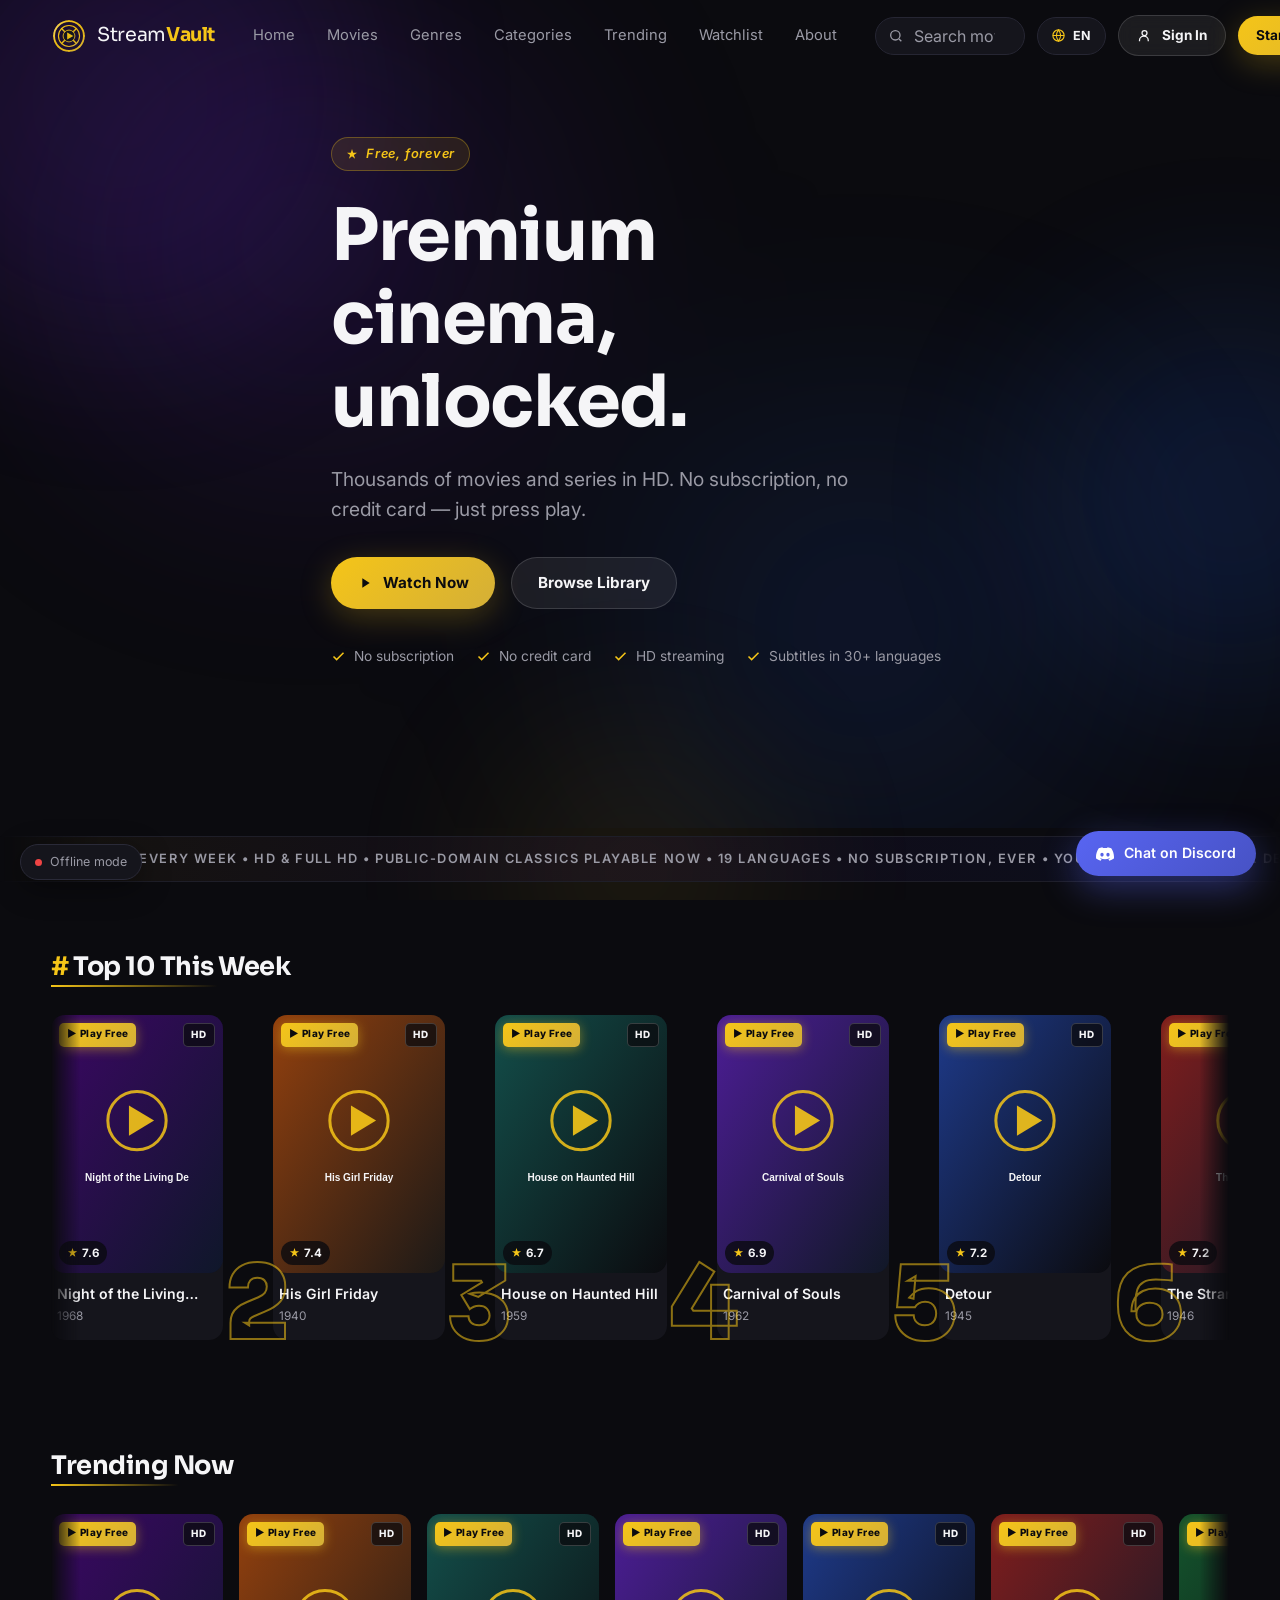
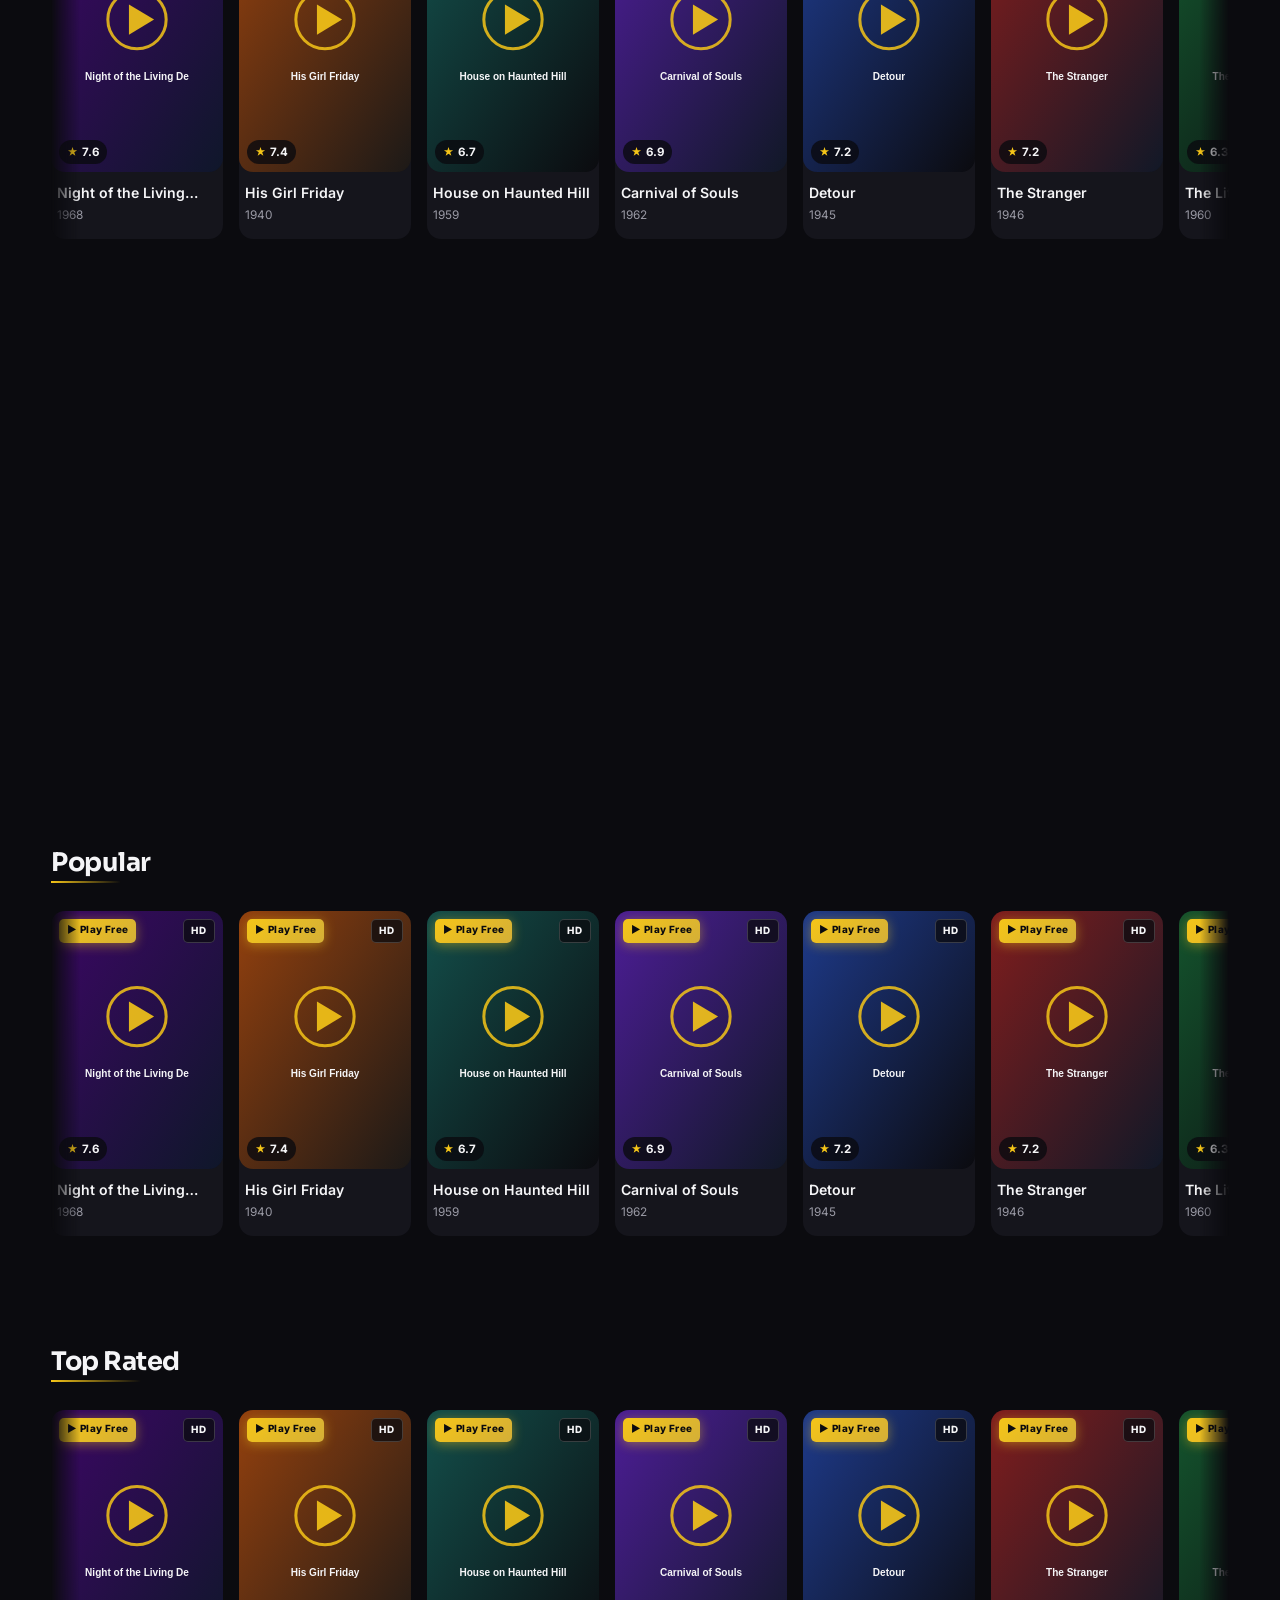
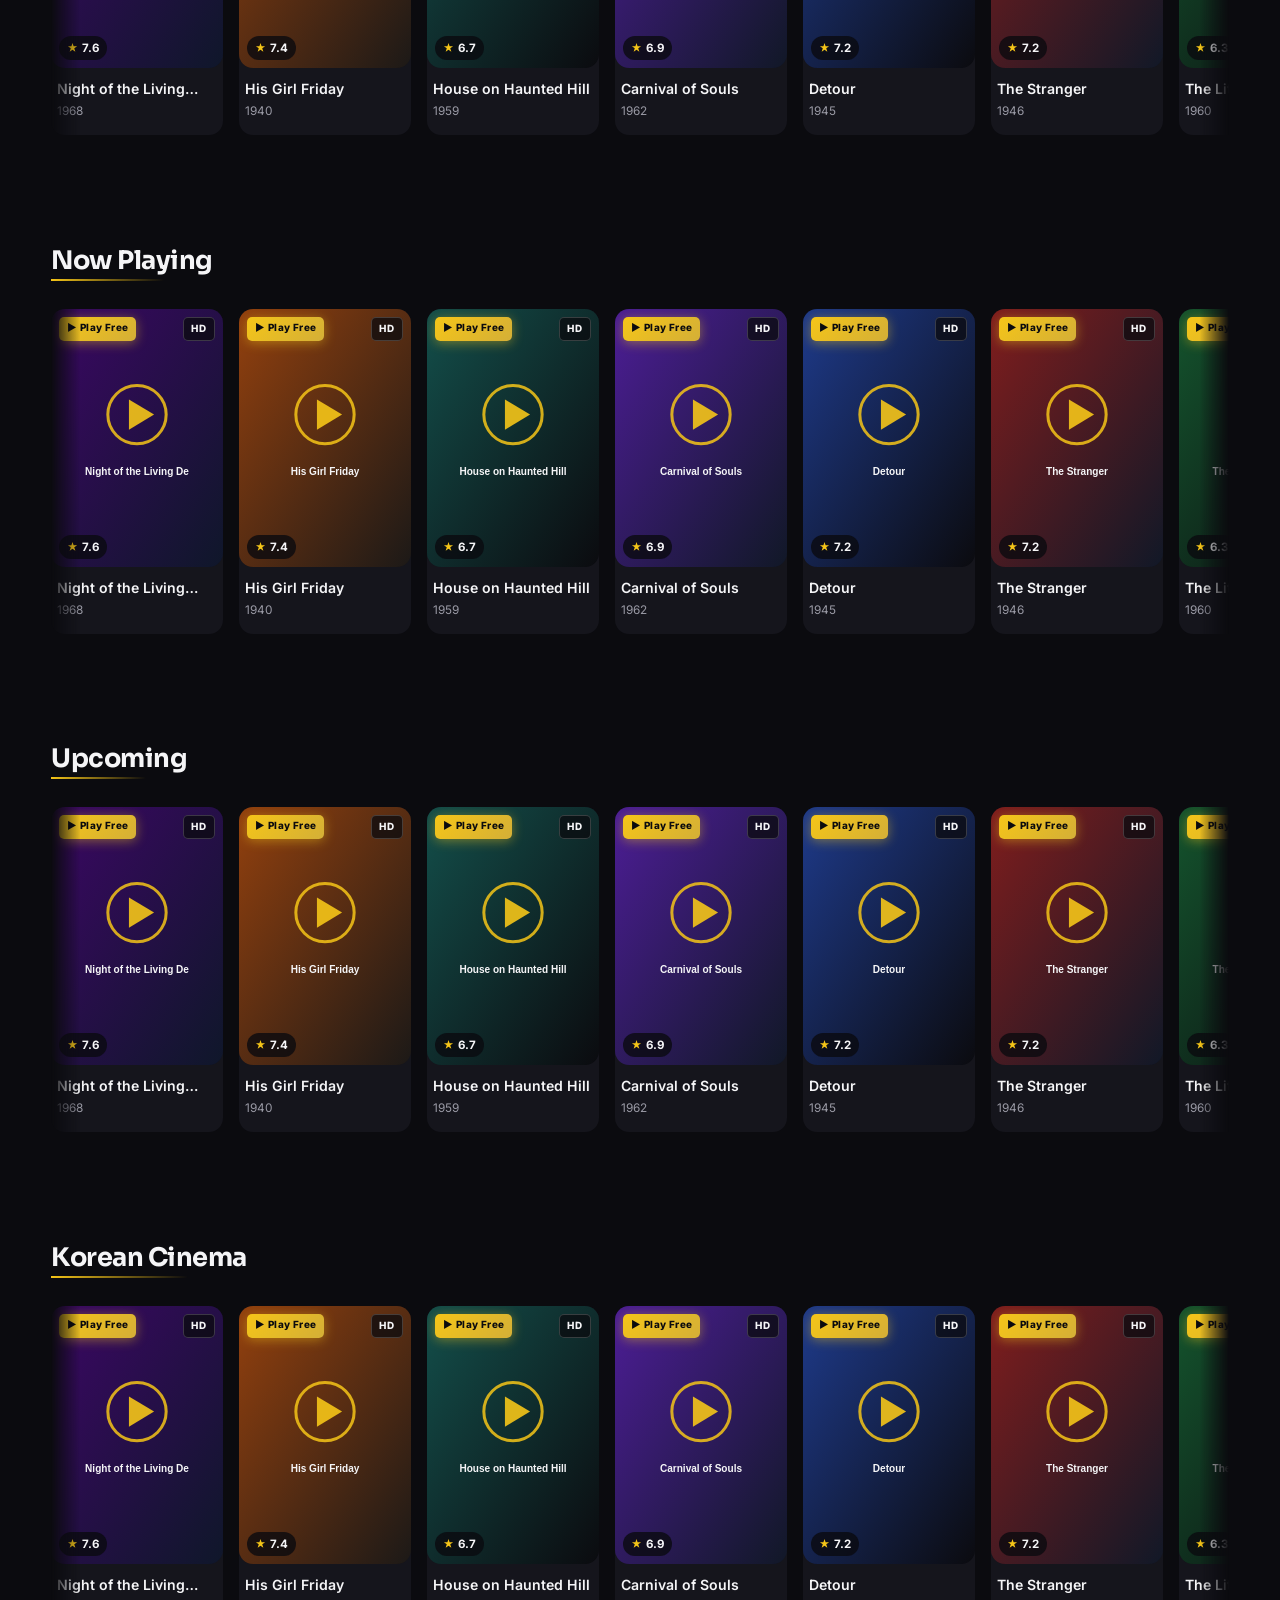
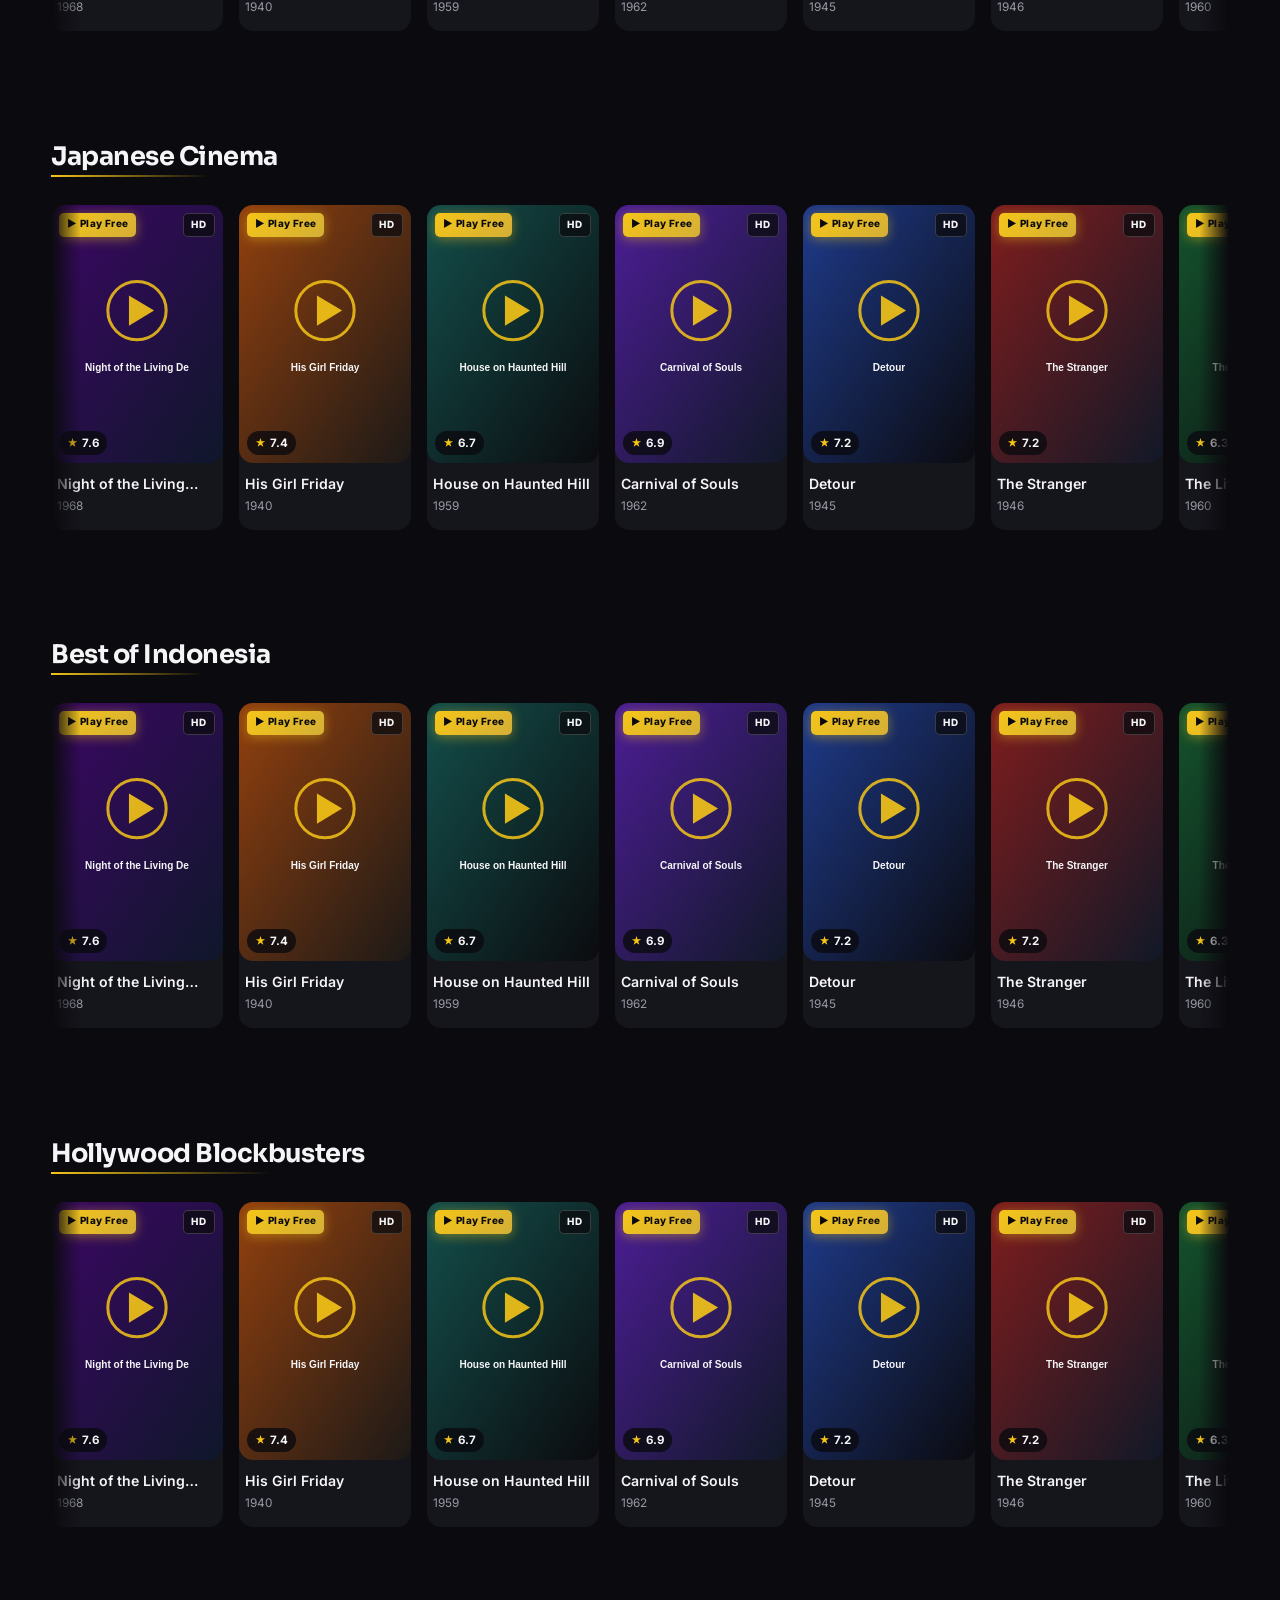
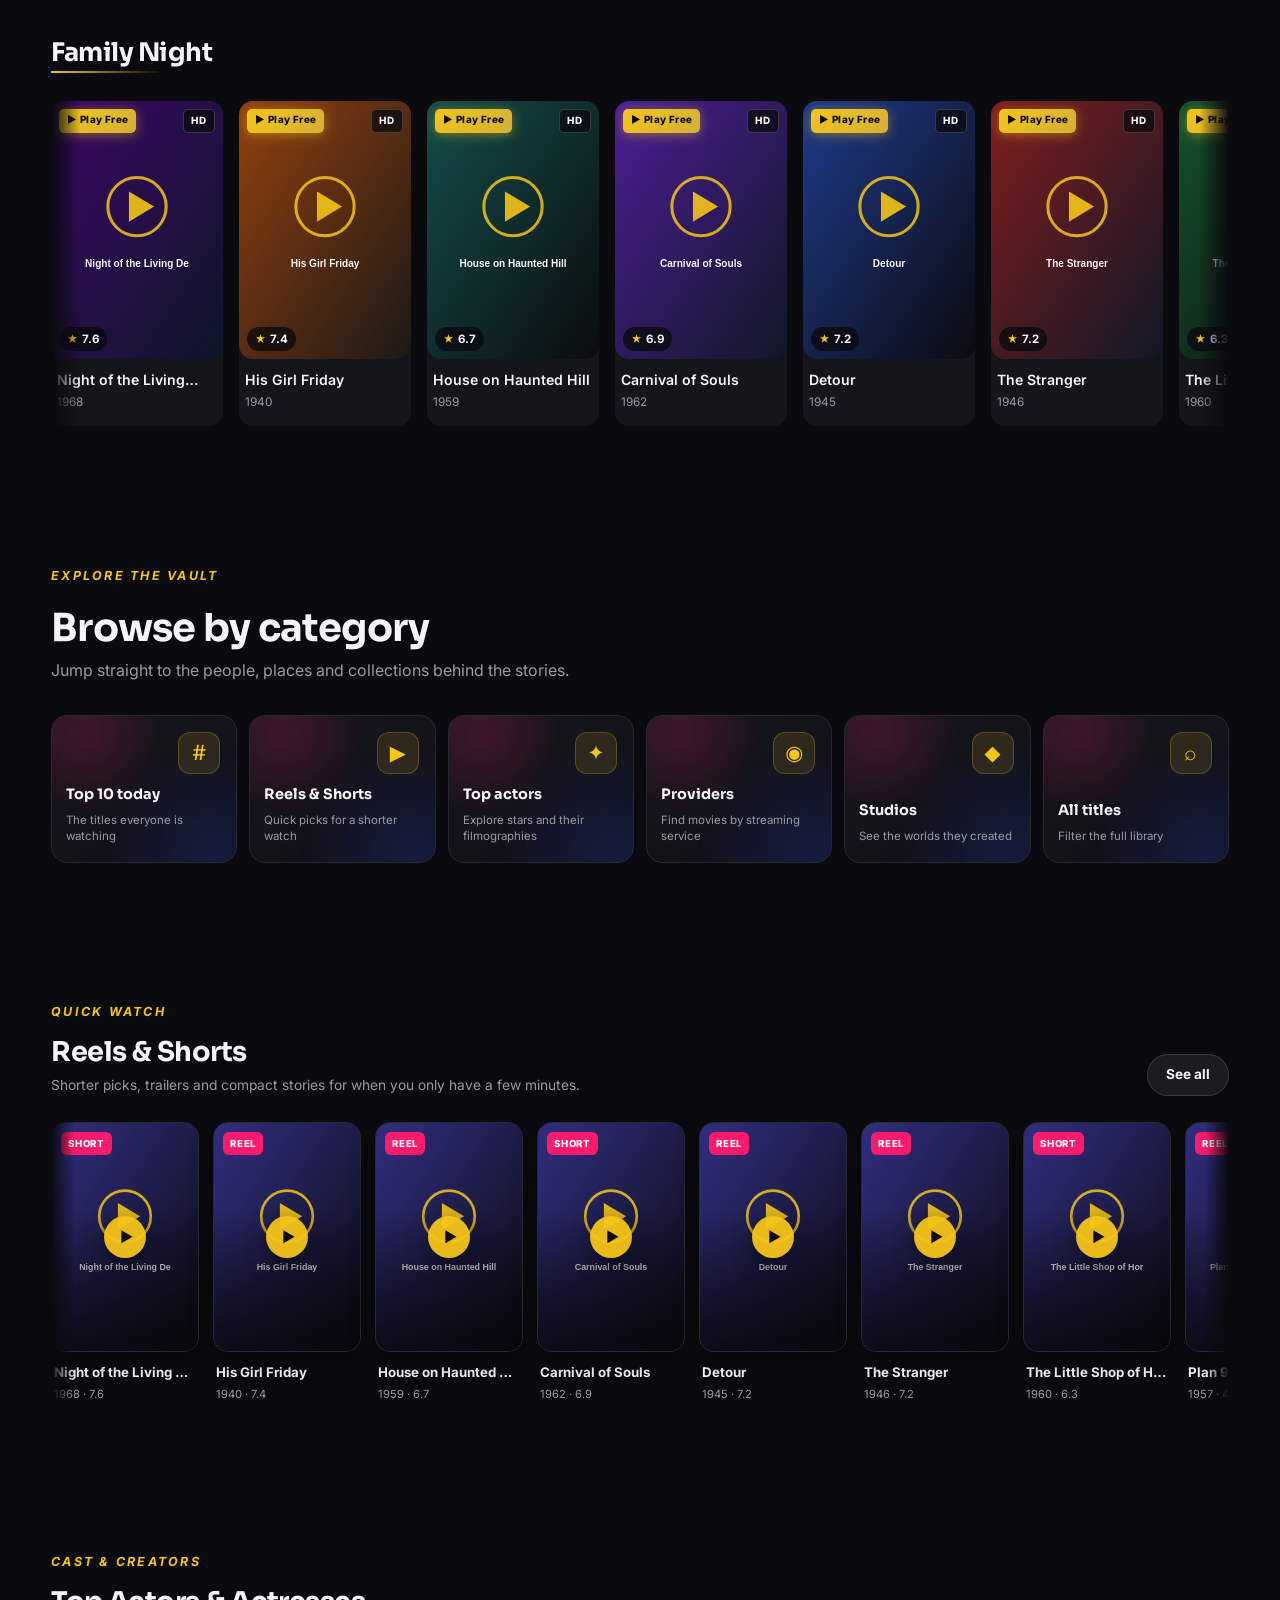
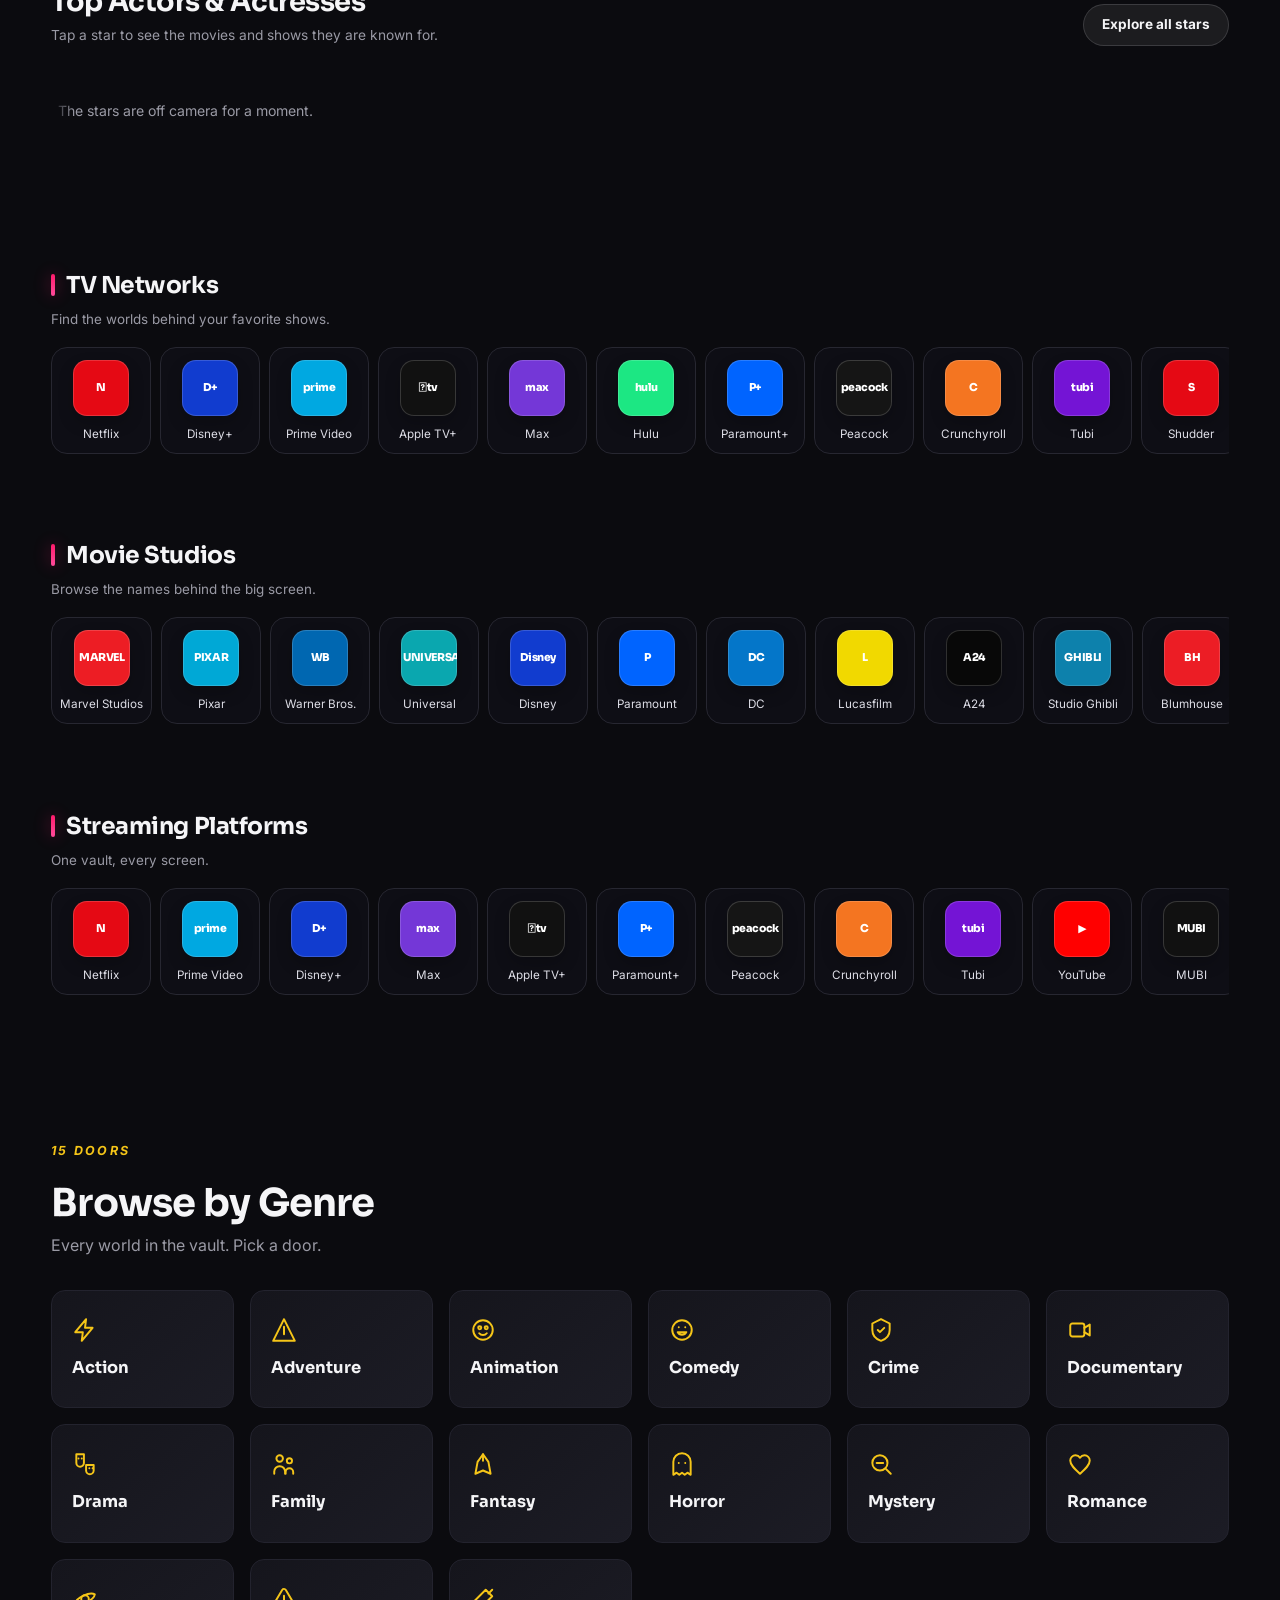
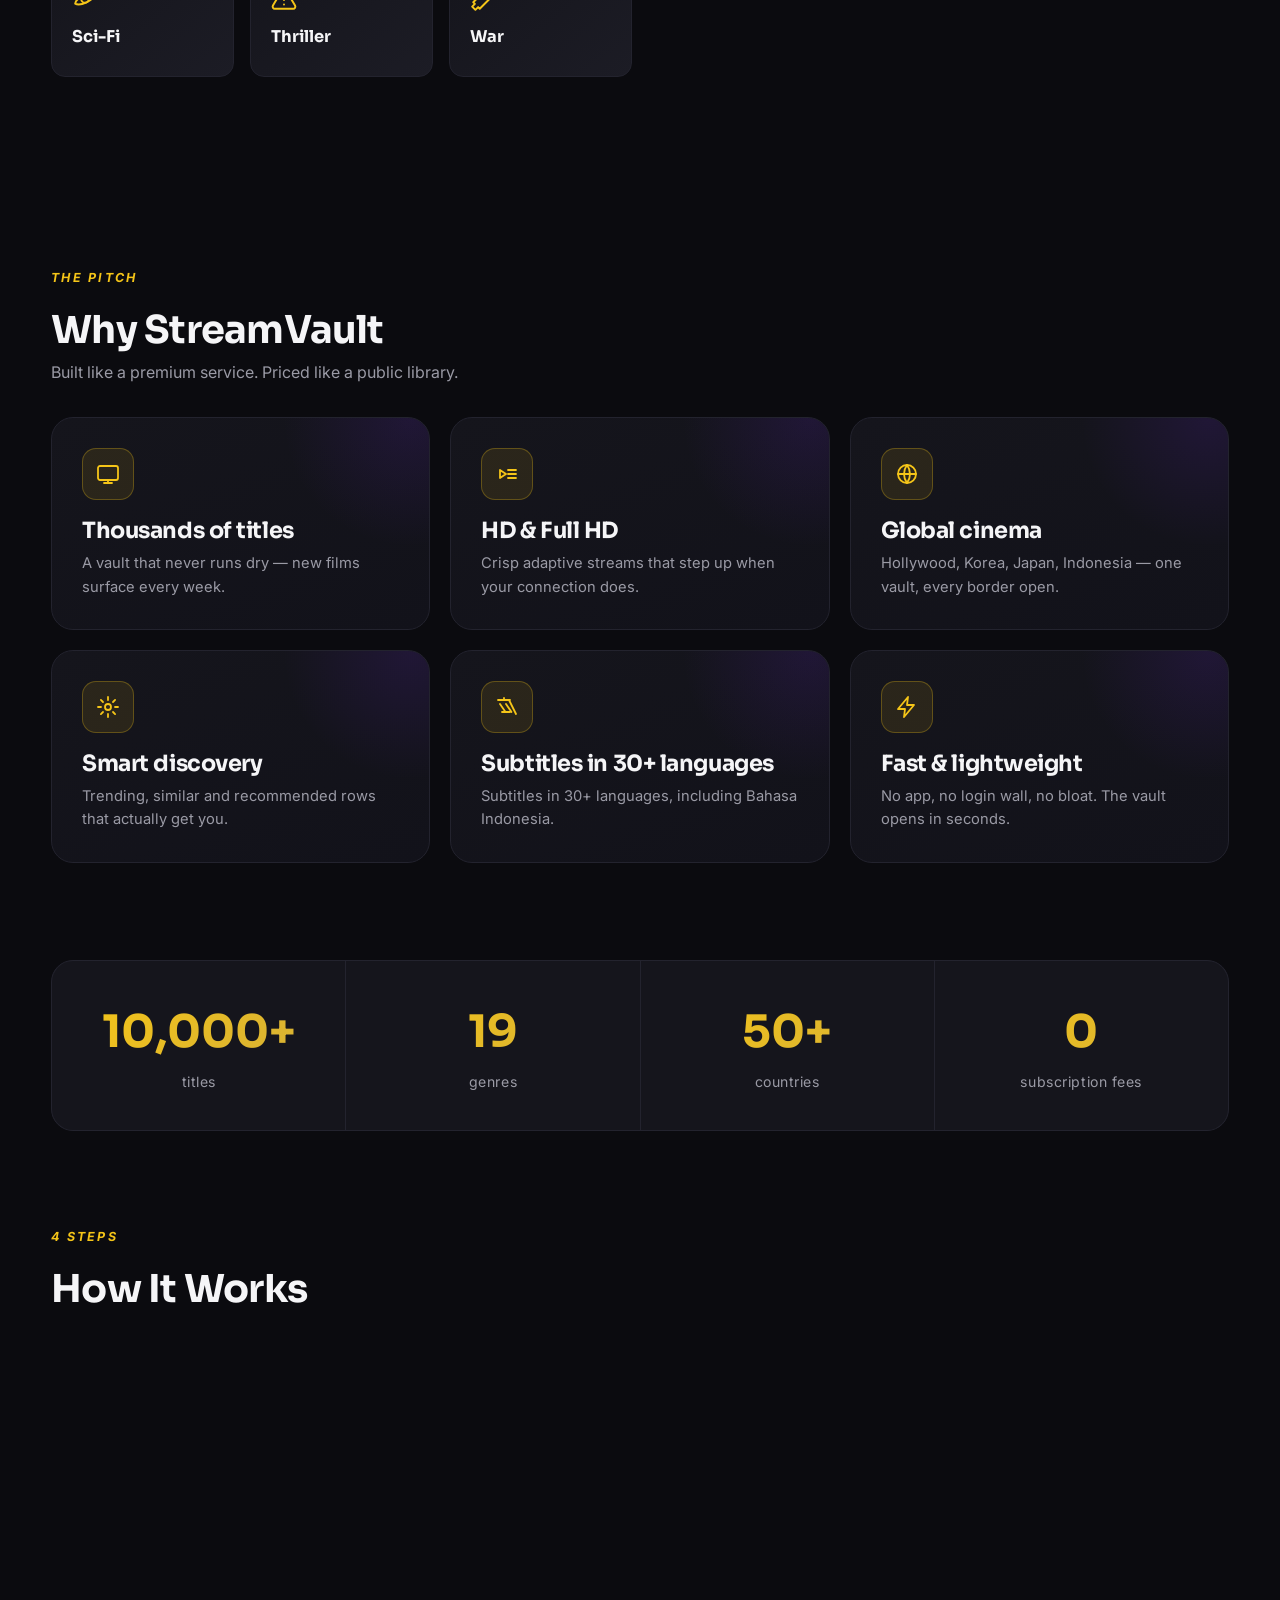
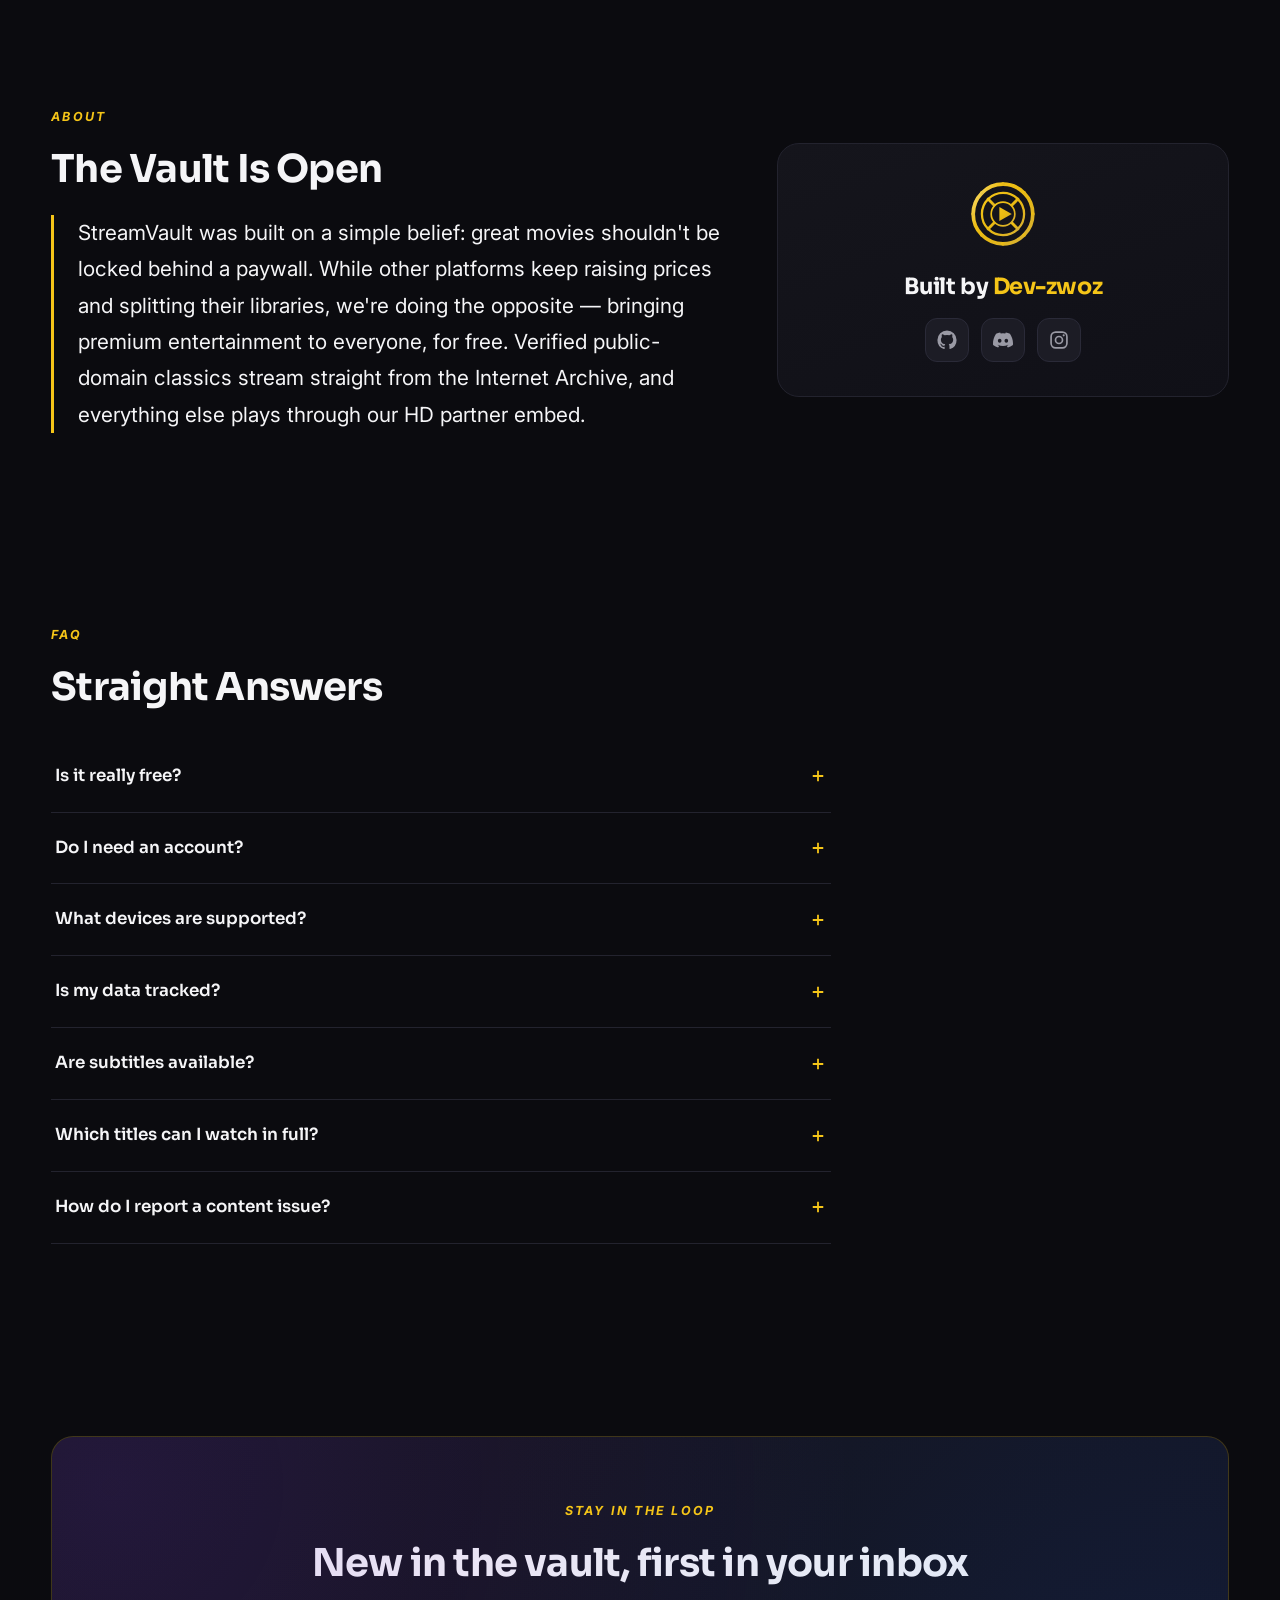
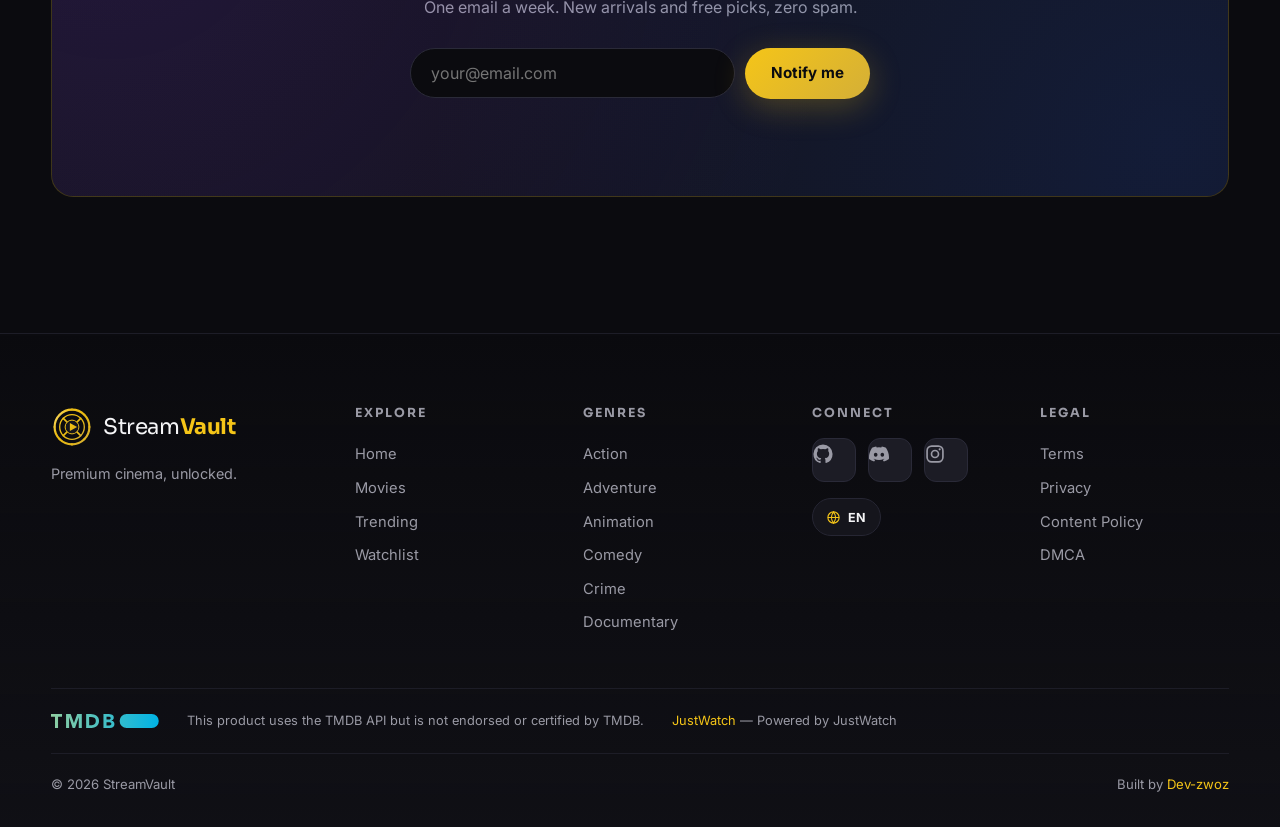
==== commit fb785e6d: "Add category discovery rails and collections Co-authored-by: arena-agent <297053741+arena-agent@user" ====
--- a/index.html
+++ b/index.html
@@ -114,6 +114,7 @@
       <a href="#home" data-view="home" data-i18n="nav.home">Home</a>
       <a href="#movies" data-view="movies" data-i18n="nav.movies">Movies</a>
       <a href="#genres" data-scroll="#genres" data-i18n="nav.genres">Genres</a>
+      <a href="#categories" data-scroll="#categories">Categories</a>
       <a href="#trending" data-scroll="#trending" data-i18n="nav.trending">Trending</a>
       <a href="#watchlist" data-view="watchlist" data-i18n="nav.watchlist">Watchlist</a>
       <a href="#about" data-scroll="#about" data-i18n="nav.about">About</a>
@@ -193,6 +194,10 @@
         <div class="row-head"><h2 data-i18n="row.trending">Trending Now</h2></div>
         <div class="carousel-wrap"><div class="carousel" id="row-trending" data-row></div></div>
       </section>
+      <section class="row-section container reveal" id="suggested">
+        <div class="row-head"><h2><span class="gold">✦</span>&nbsp;Suggested For You</h2><span class="row-note">Based on what is popular in the vault</span></div>
+        <div class="carousel-wrap"><div class="carousel" id="row-suggested" data-row></div></div>
+      </section>
 
       <!-- catalogue rows -->
       <section class="row-section container reveal"><div class="row-head"><h2 data-i18n="row.popular">Popular</h2></div><div class="carousel-wrap"><div class="carousel" id="row-popular" data-row></div></div></section>
@@ -204,6 +209,35 @@
       <section class="row-section container reveal"><div class="row-head"><h2 data-i18n="row.indo">Film Indonesia Terbaik</h2></div><div class="carousel-wrap"><div class="carousel" id="row-indo" data-row></div></div></section>
       <section class="row-section container reveal"><div class="row-head"><h2 data-i18n="row.hollywood">Hollywood Blockbusters</h2></div><div class="carousel-wrap"><div class="carousel" id="row-hollywood" data-row></div></div></section>
       <section class="row-section container reveal"><div class="row-head"><h2 data-i18n="row.family">Family Night</h2></div><div class="carousel-wrap"><div class="carousel" id="row-family" data-row></div></div></section>
+
+      <!-- category hub inspired by the category-first references -->
+      <section class="category-hub container reveal" id="categories">
+        <div class="section-head">
+          <span class="eyebrow"><i>Explore the vault</i></span>
+          <h2>Browse by category</h2>
+          <p>Jump straight to the people, places and collections behind the stories.</p>
+        </div>
+        <div class="category-grid">
+          <button class="category-tile" data-scroll="#top10"><span class="category-icon">#</span><b>Top 10 today</b><small>The titles everyone is watching</small></button>
+          <button class="category-tile" data-scroll="#reels"><span class="category-icon">▶</span><b>Reels &amp; Shorts</b><small>Quick picks for a shorter watch</small></button>
+          <button class="category-tile" data-scroll="#people"><span class="category-icon">✦</span><b>Top actors</b><small>Explore stars and their filmographies</small></button>
+          <button class="category-tile" data-scroll="#brand-discovery"><span class="category-icon">◉</span><b>Providers</b><small>Find movies by streaming service</small></button>
+          <button class="category-tile" data-scroll="#brand-studios"><span class="category-icon">◆</span><b>Studios</b><small>See the worlds they created</small></button>
+          <button class="category-tile" data-view="movies"><span class="category-icon">⌕</span><b>All titles</b><small>Filter the full library</small></button>
+        </div>
+      </section>
+
+      <!-- short-form discovery rail -->
+      <section class="discovery-section container reveal" id="reels">
+        <div class="discovery-head"><div><span class="eyebrow"><i>Quick watch</i></span><h2>Reels &amp; Shorts</h2><p>Shorter picks, trailers and compact stories for when you only have a few minutes.</p></div><button class="btn btn-ghost btn-sm" data-view="movies">See all</button></div>
+        <div class="reel-rail" id="reel-rail" aria-label="Reels and Shorts"></div>
+      </section>
+
+      <!-- popular people rail -->
+      <section class="discovery-section container reveal" id="people">
+        <div class="discovery-head"><div><span class="eyebrow"><i>Cast &amp; creators</i></span><h2>Top Actors &amp; Actresses</h2><p>Tap a star to see the movies and shows they are known for.</p></div><button class="btn btn-ghost btn-sm" data-view="movies">Explore all stars</button></div>
+        <div class="people-rail" id="people-rail" aria-label="Top actors and actresses"></div>
+      </section>
 
       <!-- brand discovery rails -->
       <section class="brand-section container reveal" id="brand-discovery">
@@ -458,6 +492,7 @@
   <div class="modal-backdrop" id="modal-backdrop"></div>
   <div class="modal" id="movie-modal" role="dialog" aria-modal="true" aria-label="Movie details" tabindex="-1"></div>
   <div id="settings-modal" role="dialog" aria-modal="true" aria-label="Settings"></div>
+  <div id="collection-modal" role="dialog" aria-modal="true" aria-label="Collection" tabindex="-1"></div>
 
   <div id="player-modal" role="dialog" aria-modal="true" aria-label="Video player">
     <div class="player-shell">
--- a/styles/components.css
+++ b/styles/components.css
@@ -228,6 +228,7 @@
 .row-section { padding-block: clamp(24px, 3.5vw, 44px); }
 .row-head { display: flex; align-items: baseline; justify-content: space-between; gap: 16px; margin-bottom: 18px; }
 .row-head h2 { font-size: clamp(1.25rem, 2.2vw, 1.6rem); }
+.row-note { color: var(--muted); font-size: .74rem; }
 
 /* ------------------------------------------------------------------ brand rails */
 .brand-section { padding-block: clamp(22px, 3vw, 38px); }
@@ -277,6 +278,125 @@
   width: 100%; overflow: hidden; text-overflow: ellipsis; white-space: nowrap;
   color: #dedee7; font-size: .73rem; text-align: center;
 }
+
+/* ------------------------------------------------------------------ category hub */
+.category-hub { padding-block: clamp(42px, 6vw, 74px); }
+.category-grid {
+  display: grid; grid-template-columns: repeat(6, minmax(0, 1fr)); gap: 12px;
+}
+.category-tile {
+  min-height: 148px; padding: 18px 14px; display: flex; flex-direction: column;
+  align-items: flex-start; justify-content: flex-end; gap: 7px; text-align: start;
+  border: 1px solid #282833; border-radius: 16px; color: var(--text);
+  background: linear-gradient(150deg, rgba(25,25,34,.96), rgba(15,15,21,.96));
+  position: relative; overflow: hidden; transition: transform var(--dur-fast) var(--ease),
+  border-color var(--dur-fast), box-shadow var(--dur-fast), background var(--dur-fast);
+}
+.category-tile::before {
+  content: ''; position: absolute; inset: 0; opacity: .18; pointer-events: none;
+  background: radial-gradient(circle at 18% 12%, #ff1b6b, transparent 42%),
+              radial-gradient(circle at 90% 100%, #3659ff, transparent 54%);
+}
+.category-tile:hover, .category-tile:focus-visible {
+  transform: translateY(-5px); border-color: rgba(245,197,24,.55);
+  box-shadow: 0 18px 34px rgba(0,0,0,.36), 0 0 28px rgba(245,197,24,.08);
+  outline: none;
+}
+.category-icon, .category-tile b, .category-tile small { position: relative; }
+.category-icon {
+  position: absolute; top: 16px; inset-inline-end: 16px; width: 42px; height: 42px;
+  display: grid; place-items: center; border-radius: 12px; color: var(--gold);
+  font-family: var(--font-head); font-size: 1.3rem; background: rgba(245,197,24,.12);
+  border: 1px solid rgba(245,197,24,.24);
+}
+.category-tile b { font-family: var(--font-head); font-size: .9rem; }
+.category-tile small { color: var(--muted); line-height: 1.35; font-size: .72rem; }
+
+/* ------------------------------------------------------------------ discovery rails */
+.discovery-section { padding-block: clamp(34px, 5vw, 66px); }
+.discovery-head { display: flex; align-items: end; justify-content: space-between; gap: 20px; margin-bottom: 20px; }
+.discovery-head h2 { font-size: clamp(1.35rem, 2.3vw, 1.7rem); }
+.discovery-head p { color: var(--muted); max-width: 620px; margin-top: 6px; font-size: .86rem; }
+.discovery-head .eyebrow { margin-bottom: 7px; }
+.reel-rail, .people-rail {
+  display: flex; gap: 14px; overflow-x: auto; padding: 6px 3px 20px;
+  scrollbar-width: none; scroll-snap-type: x proximity;
+  -webkit-mask-image: linear-gradient(90deg, transparent, #000 2%, #000 98%, transparent);
+  mask-image: linear-gradient(90deg, transparent, #000 2%, #000 98%, transparent);
+}
+.reel-rail::-webkit-scrollbar, .people-rail::-webkit-scrollbar { display: none; }
+.reel-tile {
+  flex: 0 0 148px; display: flex; flex-direction: column; gap: 10px; text-align: start;
+  color: var(--text); scroll-snap-align: start; transition: transform var(--dur-fast) var(--ease);
+}
+.reel-tile:hover, .reel-tile:focus-visible { transform: translateY(-5px); outline: none; }
+.reel-poster {
+  display: block; position: relative; overflow: hidden; aspect-ratio: 9 / 14;
+  border-radius: 15px; background: var(--surface); border: 1px solid #2b2b37;
+  box-shadow: 0 10px 24px rgba(0,0,0,.32);
+}
+.reel-poster img { width: 100%; height: 100%; object-fit: cover; transition: transform .55s var(--ease), filter .55s var(--ease); }
+.reel-tile:hover .reel-poster img { transform: scale(1.08); filter: saturate(1.15); }
+.reel-shade { position: absolute; inset: 0; background: linear-gradient(180deg, transparent 38%, rgba(7,7,11,.78)); }
+.reel-play {
+  position: absolute; left: 50%; top: 50%; transform: translate(-50%, -50%);
+  width: 42px; height: 42px; display: grid; place-items: center; padding-left: 2px;
+  border-radius: 50%; background: rgba(245,197,24,.94); color: #0b0b0f;
+  box-shadow: 0 8px 22px rgba(0,0,0,.36); font-size: .9rem;
+}
+.reel-badge { position: absolute; top: 9px; left: 9px; padding: 4px 7px; border-radius: 6px; background: #ff1b6b; color: #fff; font-size: .6rem; font-weight: 800; letter-spacing: .08em; }
+.reel-info { display: grid; gap: 3px; padding-inline: 3px; }
+.reel-info b { font-size: .83rem; white-space: nowrap; overflow: hidden; text-overflow: ellipsis; }
+.reel-info small { color: var(--muted); font-size: .7rem; }
+.people-rail { gap: 12px; }
+.person-tile {
+  flex: 0 0 146px; display: grid; gap: 10px; color: var(--text); text-align: center;
+  scroll-snap-align: start; transition: transform var(--dur-fast) var(--ease);
+}
+.person-tile:hover, .person-tile:focus-visible { transform: translateY(-5px); outline: none; }
+.person-photo {
+  width: 124px; aspect-ratio: 1 / 1.2; justify-self: center; overflow: hidden;
+  border-radius: 18px; border: 1px solid #2d2d39; background: var(--surface);
+  box-shadow: 0 12px 24px rgba(0,0,0,.3);
+}
+.person-photo img { width: 100%; height: 100%; object-fit: cover; transition: transform .55s var(--ease); }
+.person-tile:hover .person-photo img { transform: scale(1.06); }
+.person-info { display: grid; gap: 4px; }
+.person-info b { font-size: .8rem; white-space: nowrap; overflow: hidden; text-overflow: ellipsis; }
+.person-info small { color: var(--muted); font-size: .68rem; white-space: nowrap; overflow: hidden; text-overflow: ellipsis; }
+.discovery-empty { color: var(--muted); padding: 28px 4px; font-size: .88rem; }
+
+/* ------------------------------------------------------------------ collection drawer */
+#collection-modal {
+  position: fixed; inset: 0; z-index: 145; display: none; align-items: center; justify-content: center;
+  padding: 20px; background: rgba(4,4,8,.84); backdrop-filter: blur(14px);
+}
+#collection-modal.open { display: flex; animation: collectionIn .22s ease both; }
+@keyframes collectionIn { from { opacity: 0; } to { opacity: 1; } }
+.collection-shell {
+  width: min(1180px, 100%); max-height: min(900px, 92vh); overflow-y: auto; position: relative;
+  padding: clamp(24px, 4vw, 46px); border: 1px solid #2e2e3b; border-radius: 24px;
+  background: linear-gradient(145deg, #15151c, #0e0e14 70%); box-shadow: 0 30px 100px rgba(0,0,0,.64);
+  scrollbar-width: thin; scrollbar-color: #3a3a48 transparent;
+}
+.collection-close {
+  position: absolute; top: 17px; inset-inline-end: 18px; z-index: 2; width: 38px; height: 38px;
+  display: grid; place-items: center; border-radius: 50%; color: var(--text); font-size: 1.5rem;
+  background: rgba(255,255,255,.08); border: 1px solid rgba(255,255,255,.16); transition: background var(--dur-fast), transform var(--dur-fast);
+}
+.collection-close:hover { background: var(--gold); color: #0b0b0f; transform: rotate(90deg); }
+.collection-head { display: flex; align-items: center; gap: 18px; padding-inline-end: 50px; margin-bottom: 26px; }
+.collection-head h2 { font-size: clamp(1.45rem, 3vw, 2.2rem); }
+.collection-head p { margin-top: 6px; max-width: 650px; font-size: .86rem; }
+.collection-head .eyebrow { margin-bottom: 6px; }
+.collection-avatar, .collection-mark {
+  width: 78px; height: 78px; flex: 0 0 auto; object-fit: cover; border-radius: 20px;
+  border: 1px solid rgba(245,197,24,.35); box-shadow: 0 12px 28px rgba(0,0,0,.35);
+}
+.collection-mark { display: grid; place-items: center; background: rgba(245,197,24,.12); color: var(--gold); font-size: 2rem; }
+.collection-status { color: var(--muted); font-size: .82rem; margin-bottom: 16px; }
+.collection-grid { display: grid; gap: 18px 15px; grid-template-columns: repeat(auto-fill, minmax(140px, 1fr)); }
+.collection-grid .card { min-width: 0; }
 
 .carousel-wrap { position: relative; }
 .carousel {
@@ -1392,10 +1512,22 @@
 @media (max-width: 960px) {
   .admin-grid { grid-template-columns: 1fr; }
   .admin-side { position: static; }
+  .category-grid { grid-template-columns: repeat(3, minmax(0, 1fr)); }
 }
 @media (max-width: 480px) {
   .brand-tile { flex-basis: 90px; min-height: 96px; }
   .brand-logo { width: 50px; height: 50px; }
+  .category-grid { grid-template-columns: repeat(2, minmax(0, 1fr)); gap: 9px; }
+  .category-tile { min-height: 132px; padding: 14px 11px; }
+  .discovery-head { align-items: start; }
+  .discovery-head > .btn { display: none; }
+  .reel-tile { flex-basis: 126px; }
+  .person-tile { flex-basis: 124px; }
+  .person-photo { width: 106px; }
+  .collection-shell { padding: 24px 15px; border-radius: 18px; }
+  .collection-head { align-items: flex-start; gap: 12px; }
+  .collection-avatar, .collection-mark { width: 60px; height: 60px; border-radius: 15px; }
+  .collection-grid { grid-template-columns: repeat(2, minmax(0, 1fr)); gap: 14px 10px; }
   .lib-tabs { width: 100%; }
   .lib-tabs [role="tab"] { padding: 9px 14px; font-size: .82rem; }
   .au-actions .btn-xs { flex: 1 1 auto; }
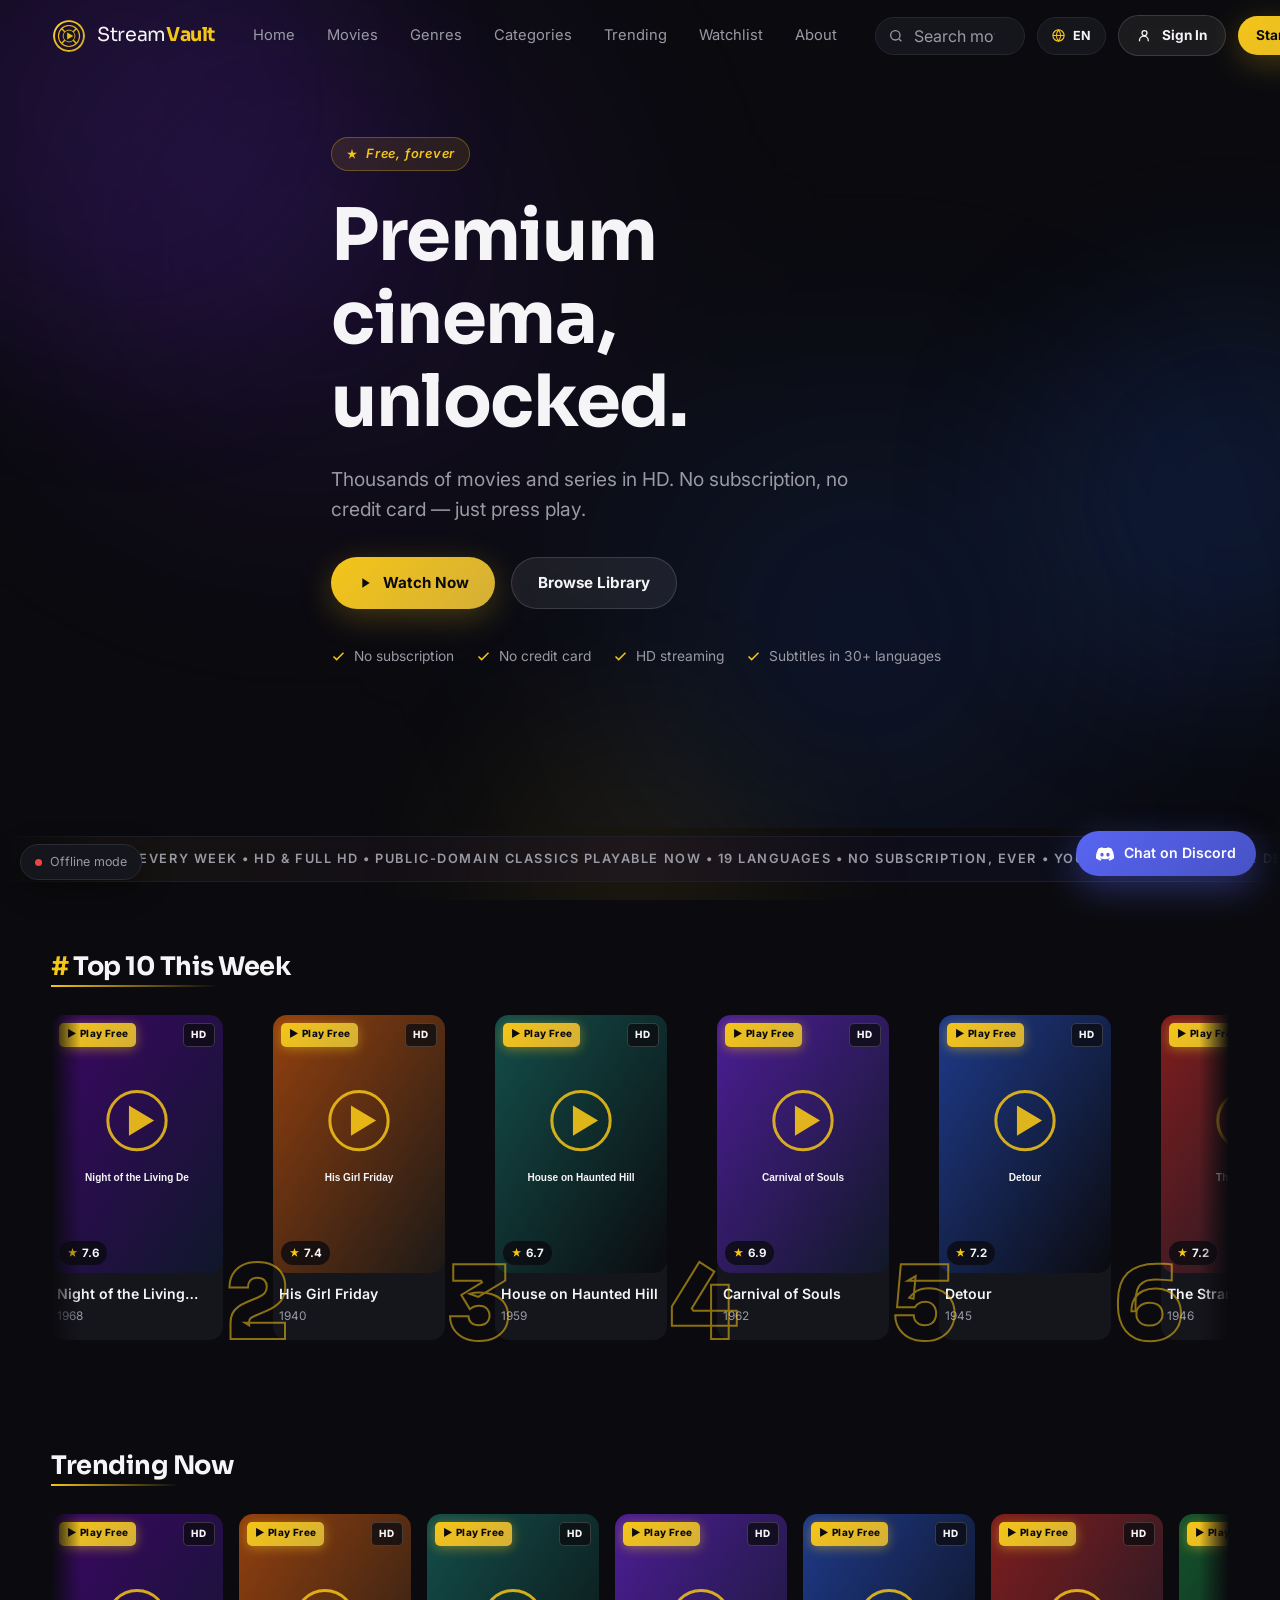
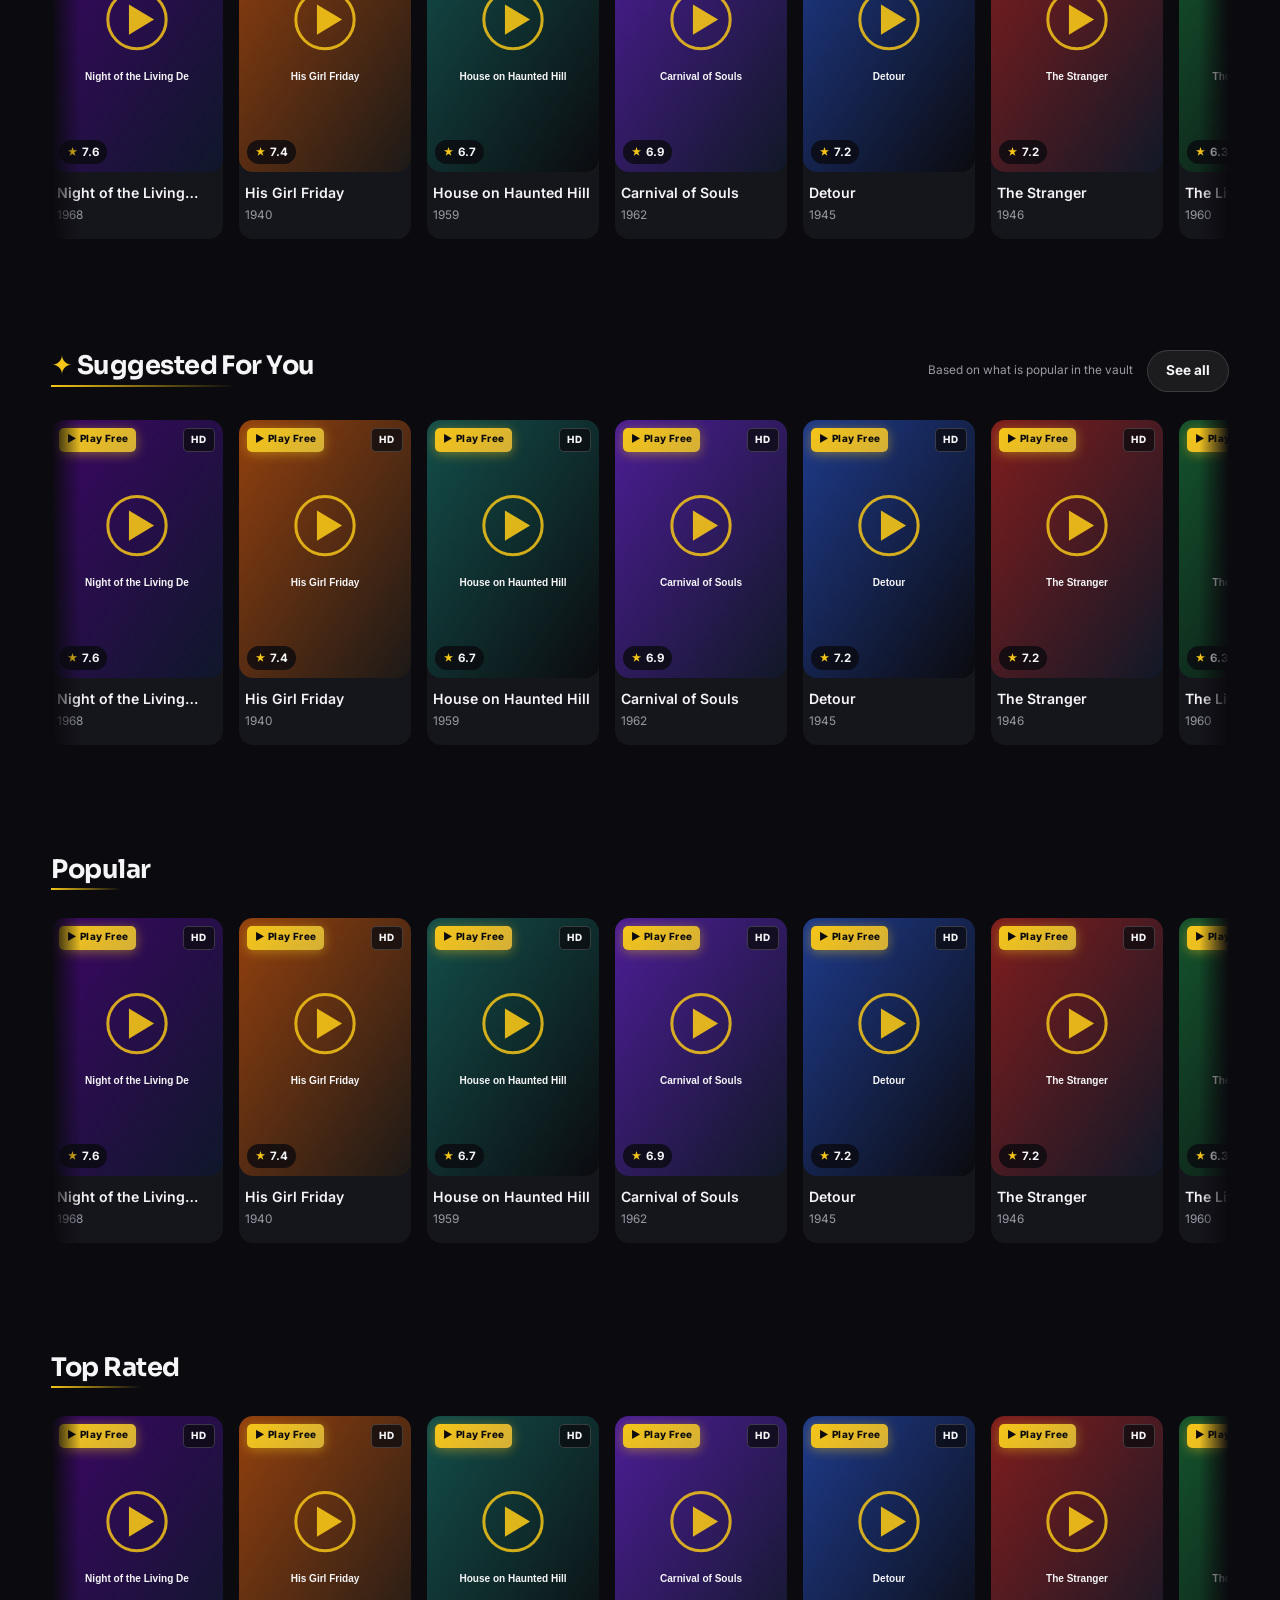
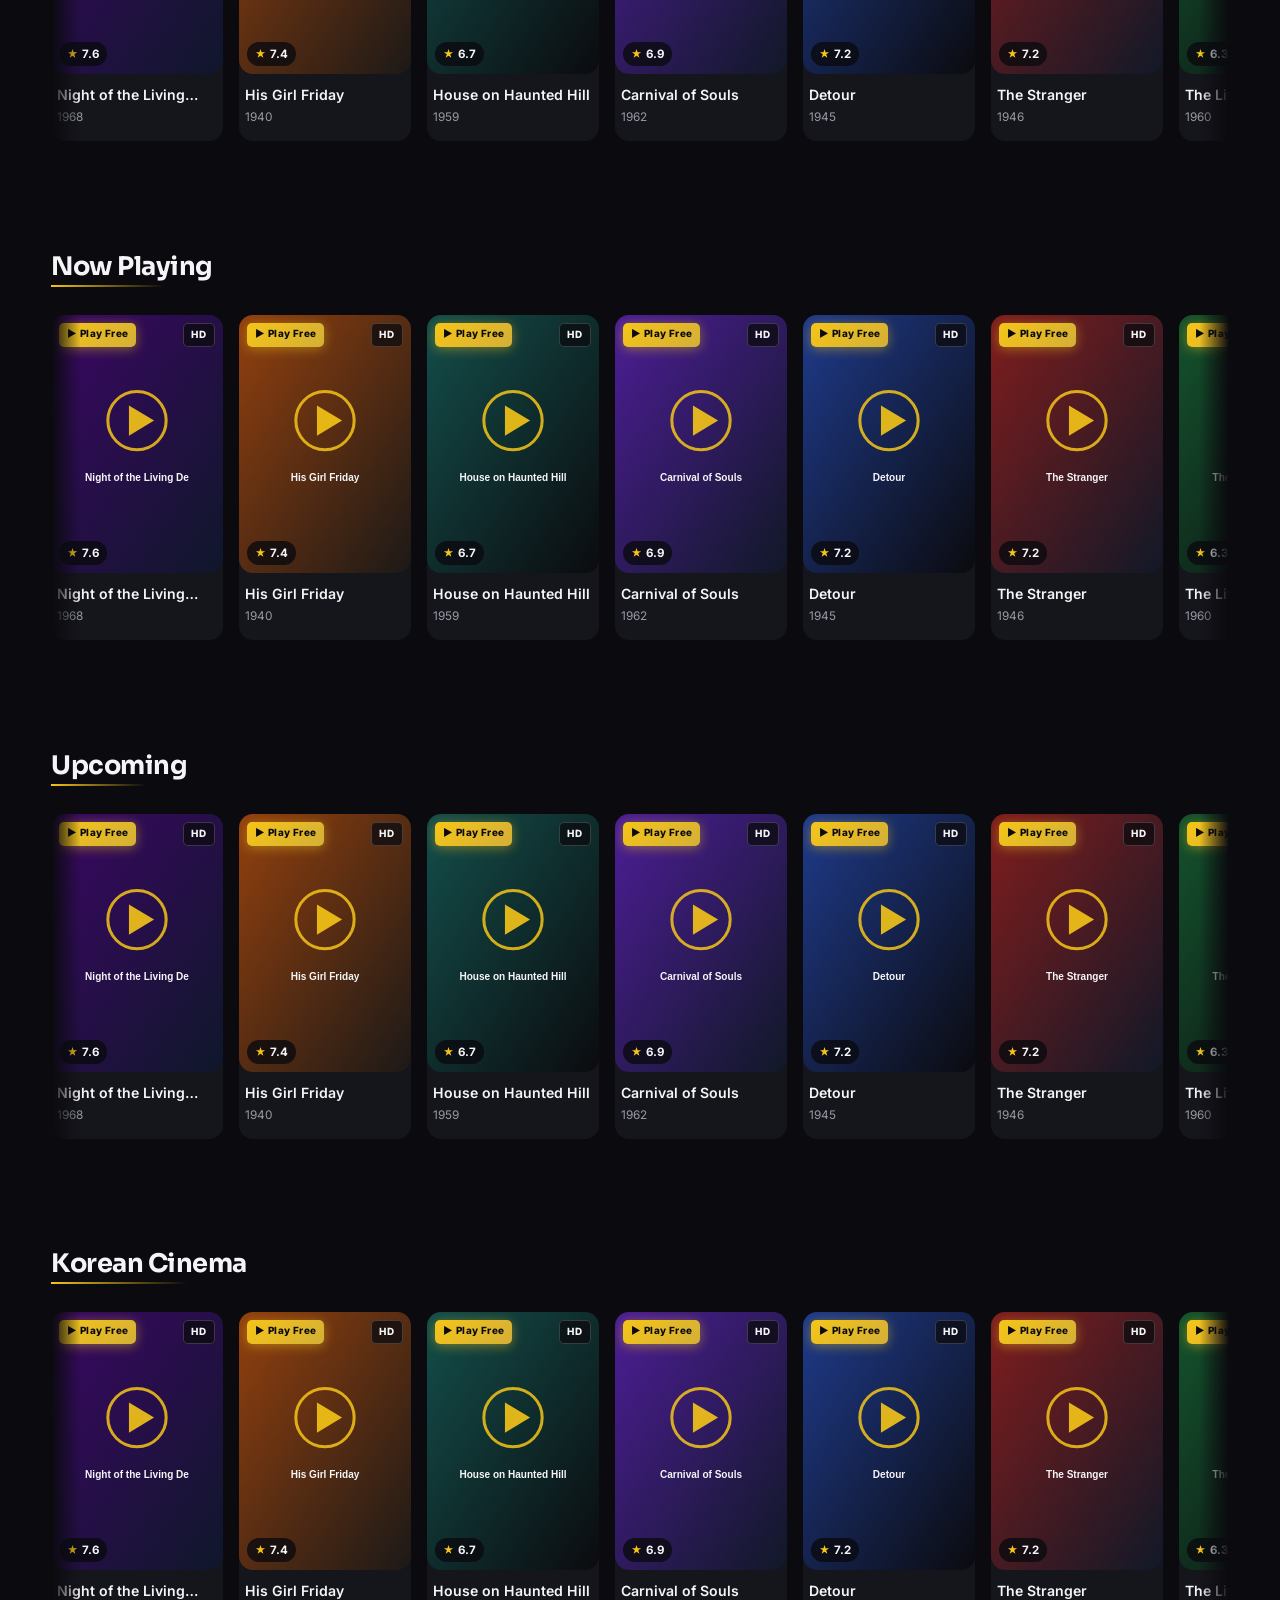
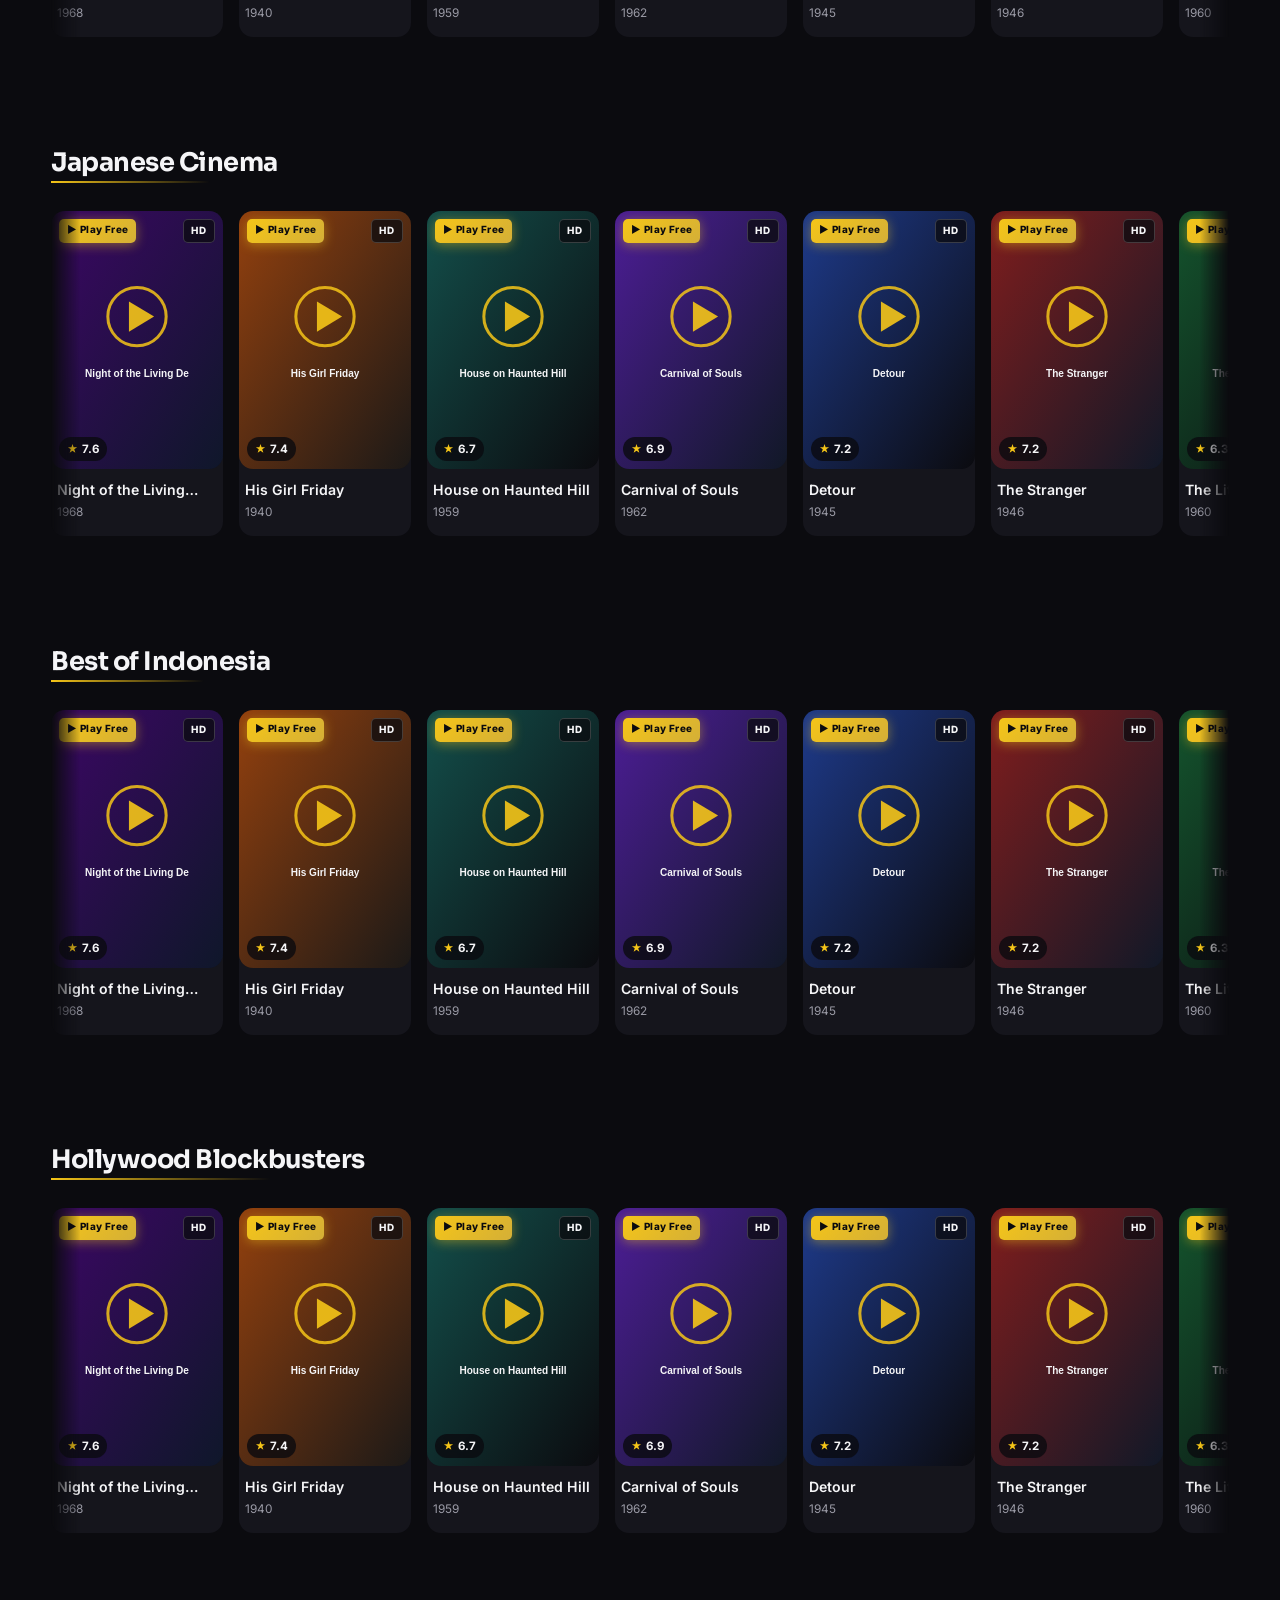
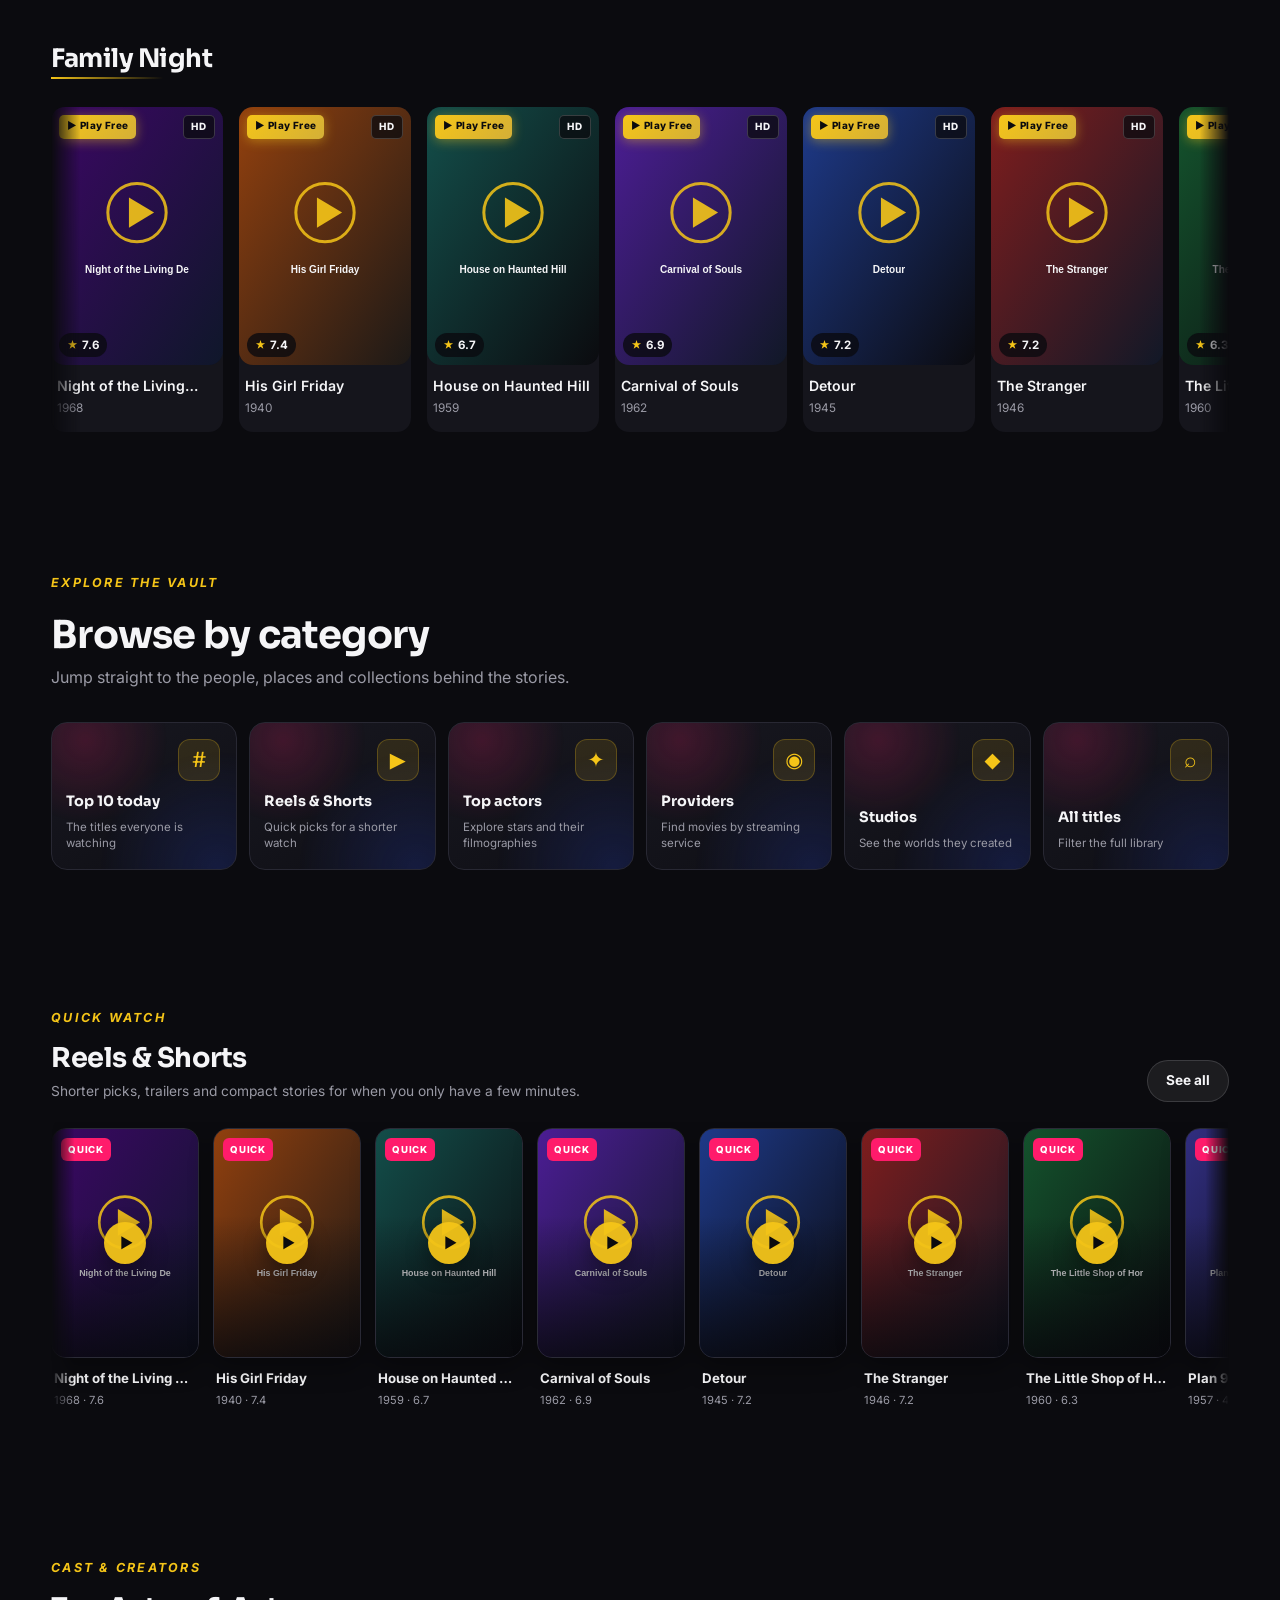
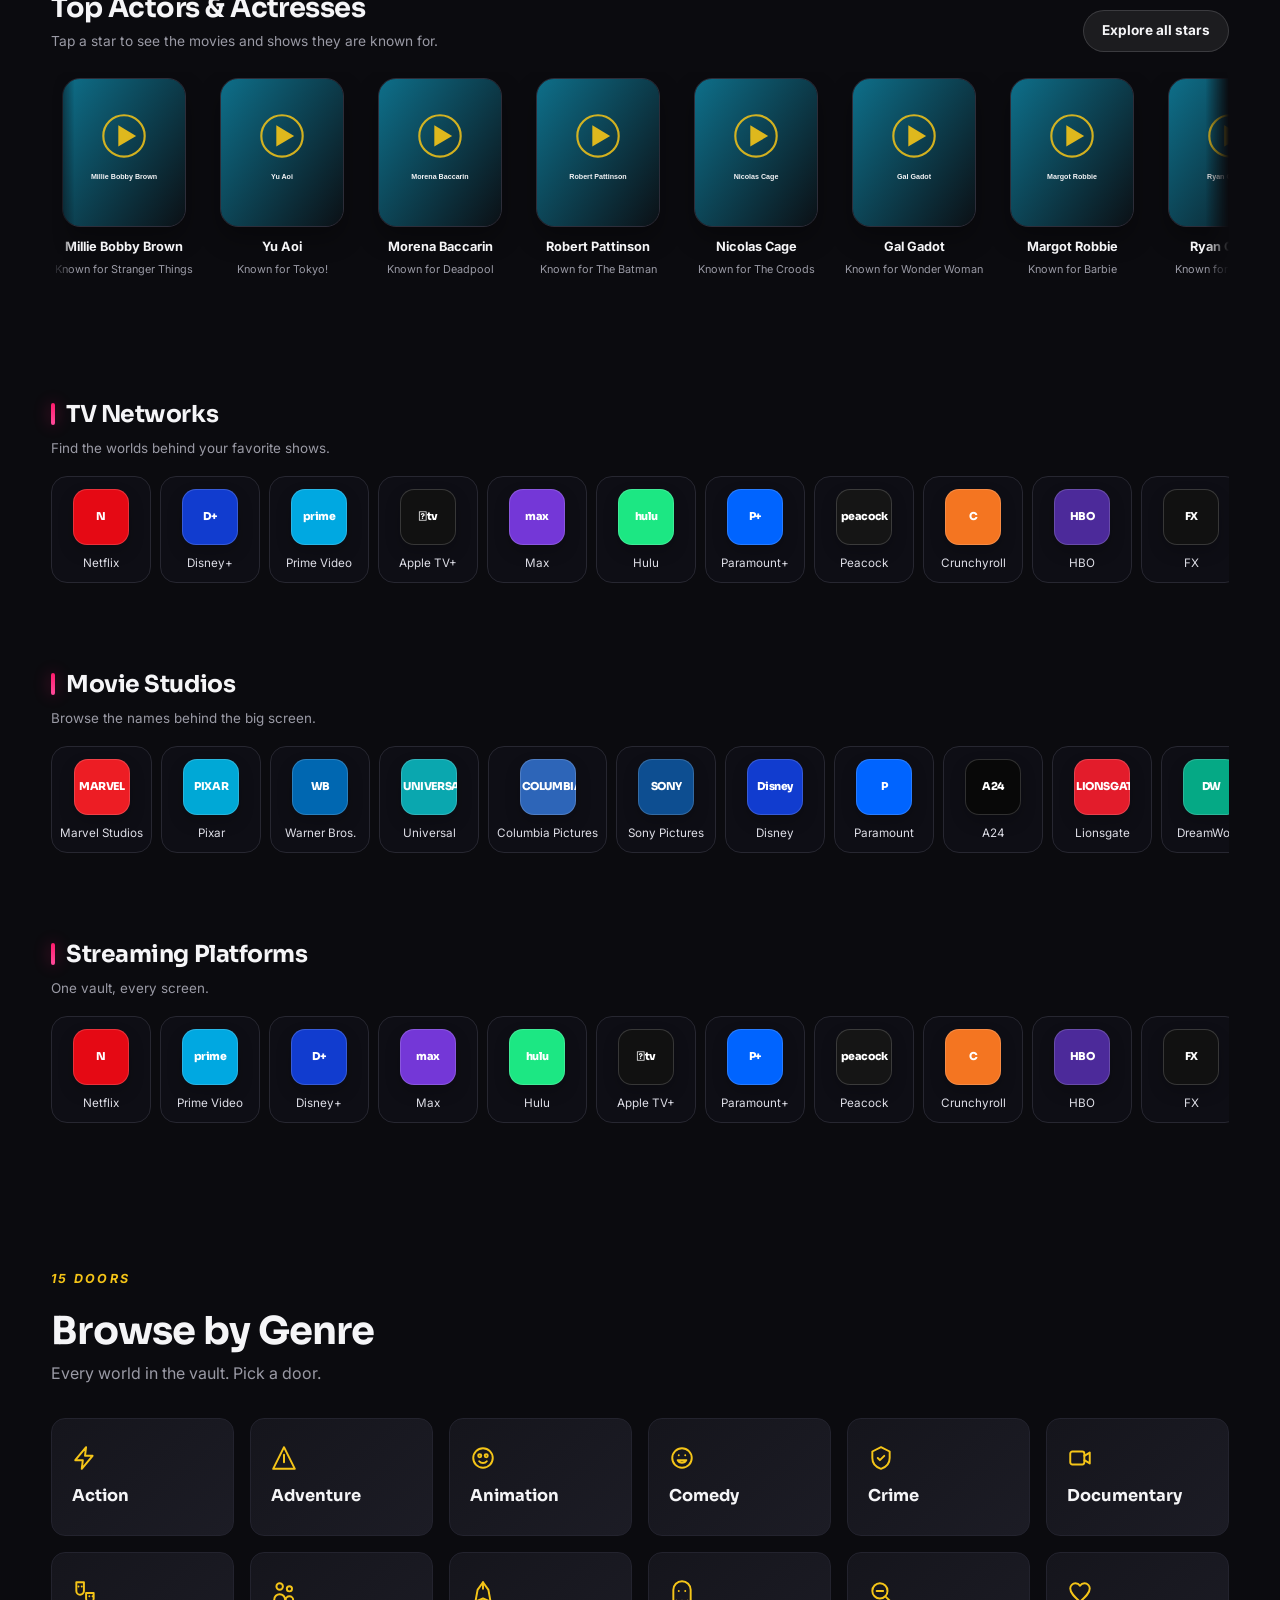
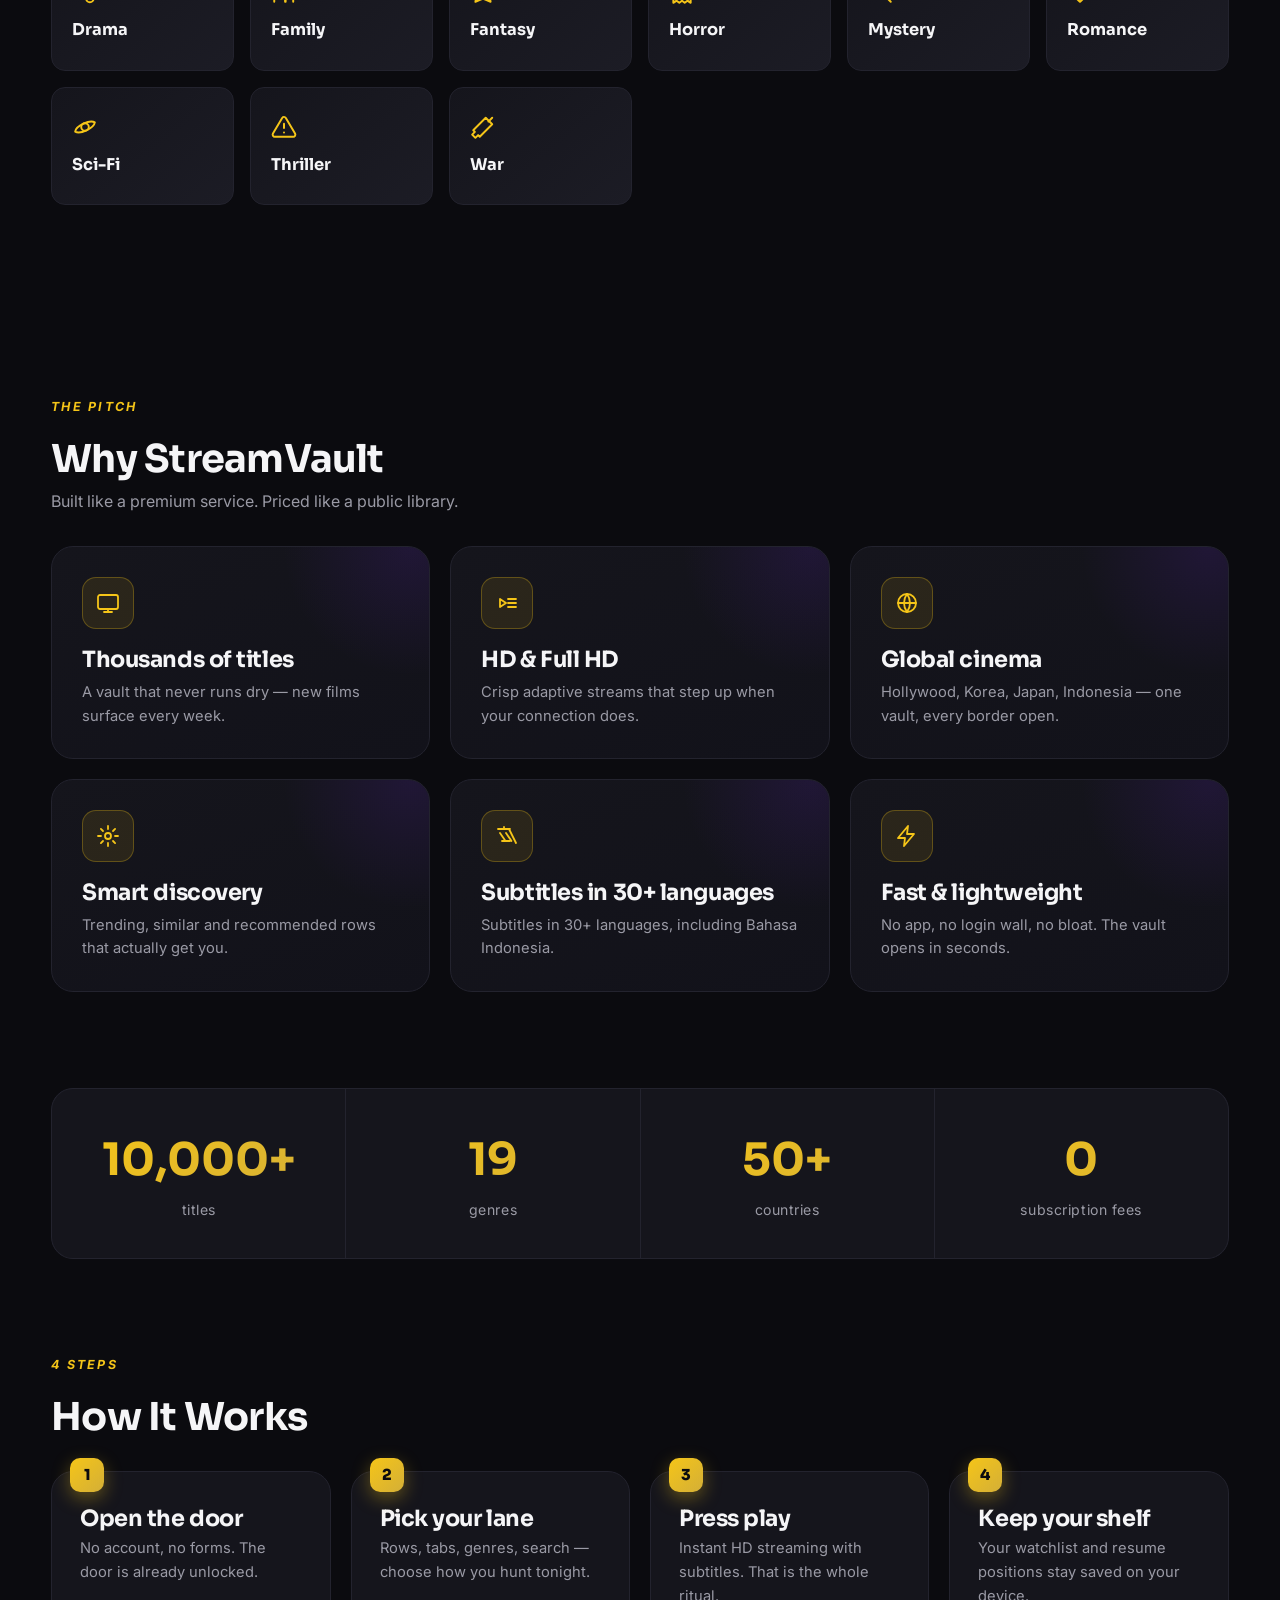
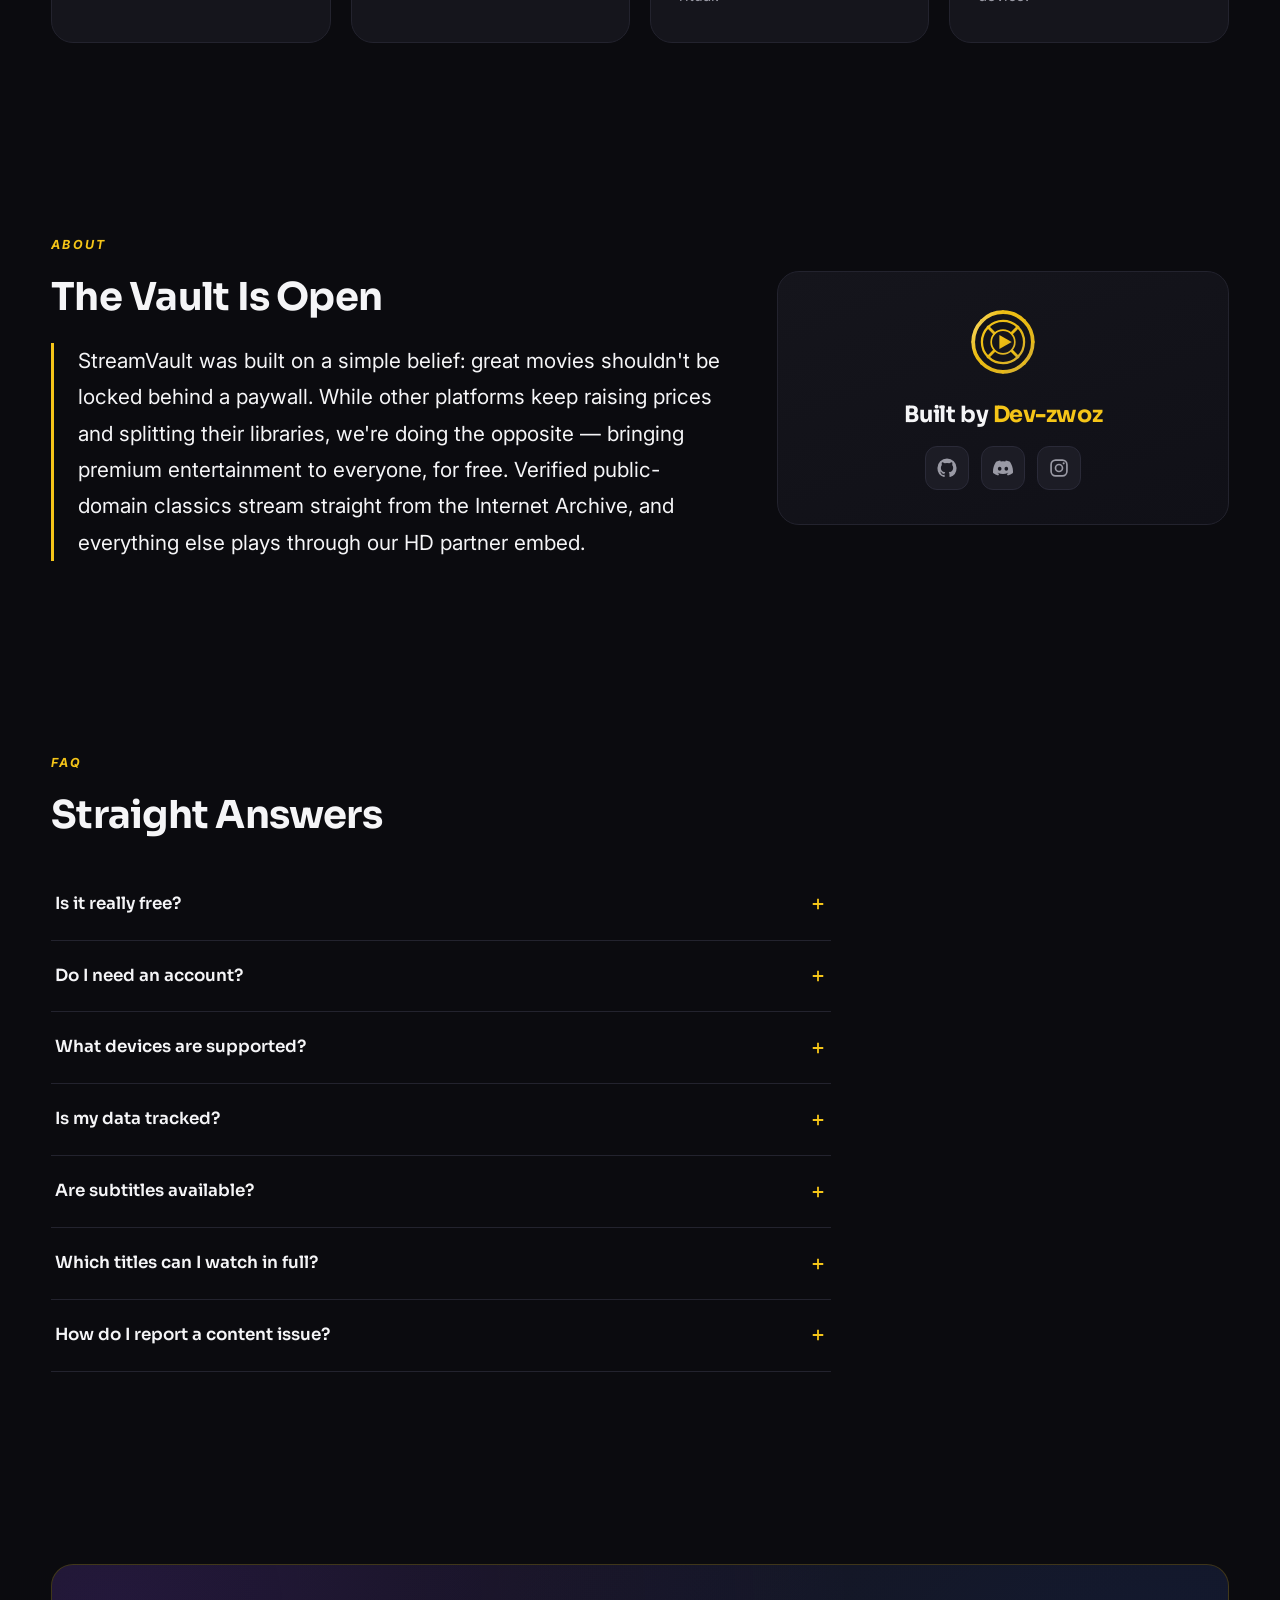
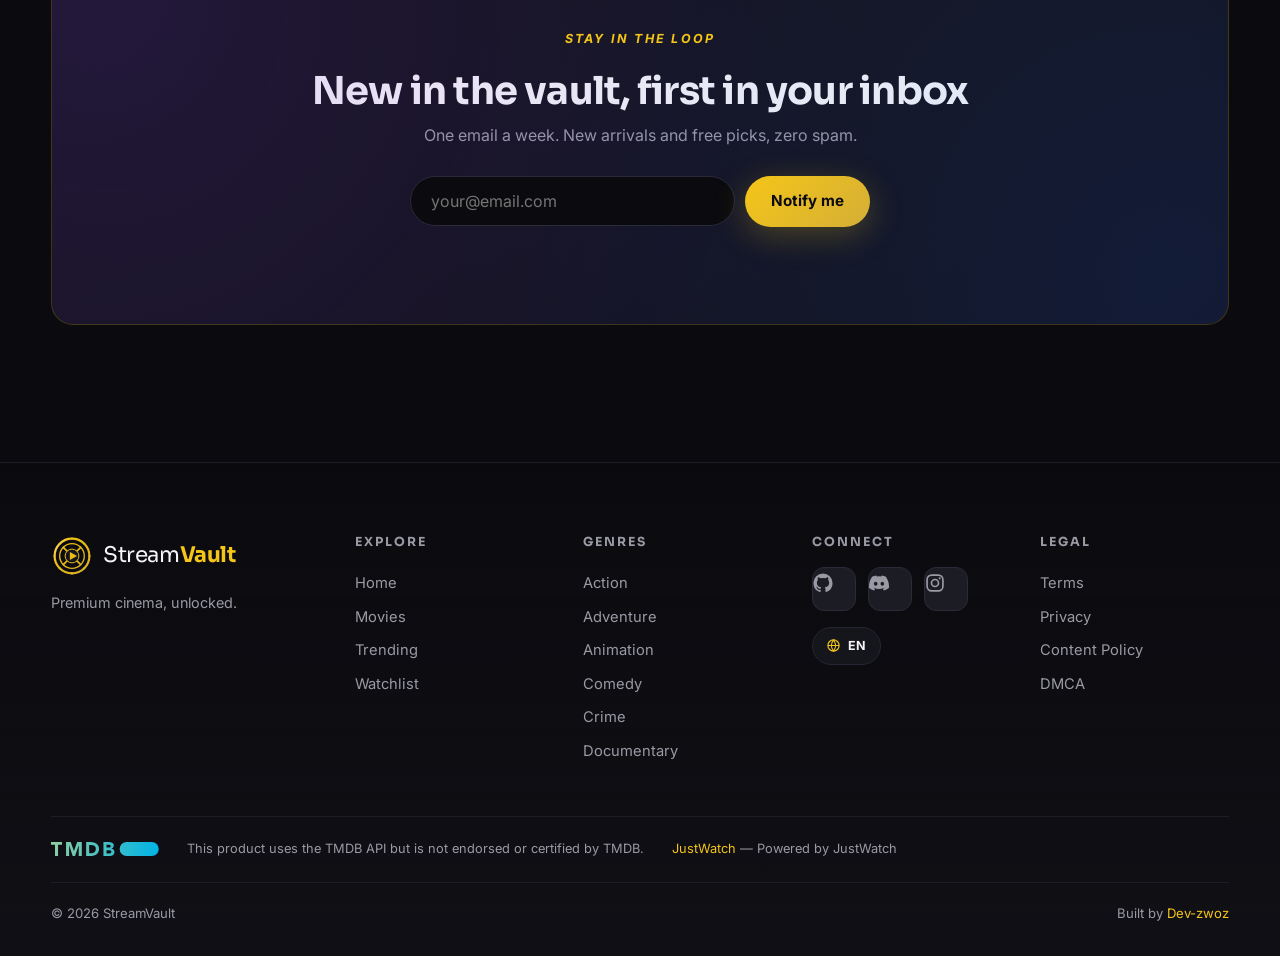
==== commit ac87de30: "Make discovery rails resilient and add playback servers Co-authored-by: arena-agent <297053741+arena" ====
--- a/index.html
+++ b/index.html
@@ -195,7 +195,7 @@
         <div class="carousel-wrap"><div class="carousel" id="row-trending" data-row></div></div>
       </section>
       <section class="row-section container reveal" id="suggested">
-        <div class="row-head"><h2><span class="gold">✦</span>&nbsp;Suggested For You</h2><span class="row-note">Based on what is popular in the vault</span></div>
+        <div class="row-head"><h2><span class="gold">✦</span>&nbsp;Suggested For You</h2><div class="row-actions"><span class="row-note">Based on what is popular in the vault</span><button class="btn btn-ghost btn-sm" data-view="movies">See all</button></div></div>
         <div class="carousel-wrap"><div class="carousel" id="row-suggested" data-row></div></div>
       </section>
 
@@ -511,6 +511,7 @@
           <span><kbd>Space</kbd> play</span><span><kbd>←</kbd><kbd>→</kbd> ±10s</span>
           <span><kbd>F</kbd> fullscreen</span><span><kbd>M</kbd> mute</span><span><kbd>Esc</kbd> close</span>
         </div>
+        <div class="player-servers" id="player-servers" role="tablist" aria-label="Playback servers"></div>
         <span id="player-source" class="muted"></span>
         <span class="player-credit" id="player-credit"></span>
       </div>
--- a/styles/components.css
+++ b/styles/components.css
@@ -228,6 +228,7 @@
 .row-section { padding-block: clamp(24px, 3.5vw, 44px); }
 .row-head { display: flex; align-items: baseline; justify-content: space-between; gap: 16px; margin-bottom: 18px; }
 .row-head h2 { font-size: clamp(1.25rem, 2.2vw, 1.6rem); }
+.row-actions { display: inline-flex; align-items: center; gap: 14px; }
 .row-note { color: var(--muted); font-size: .74rem; }
 
 /* ------------------------------------------------------------------ brand rails */
@@ -964,6 +965,7 @@
   .player-shell { width: calc(100vw - 20px); height: min(62vh, 480px); }
   .player-bar { font-size: .76rem; gap: 8px 12px; }
   .player-bar .keys { display: none; } /* keyboard hints are useless on touch */
+  .player-servers { order: 5; width: 100%; margin-inline-start: 0; }
   .player-credit { white-space: normal; overflow: visible; margin-inline-start: 0; }
   .user-signin span { display: none; }
   .search-input { width: 40px; padding-left: 38px; color: transparent; }
@@ -1257,19 +1259,25 @@
   white-space: nowrap; overflow: hidden; text-overflow: ellipsis;
 }
 .watch-sub { font-size: .76rem; }
-.watch-tools { display: flex; align-items: center; gap: 10px; flex-wrap: wrap; }
-.watch-sources { display: flex; gap: 8px; flex-wrap: wrap; }
-.watch-chip {
+.watch-tools { display: flex; align-items: center; gap: 10px; flex-wrap: wrap; min-width: 0; }
+.watch-sources {
+  display: flex; gap: 8px; flex-wrap: nowrap; max-width: min(100%, 960px); overflow-x: auto;
+  padding: 2px; scrollbar-width: none;
+}
+.watch-sources::-webkit-scrollbar { display: none; }
+.watch-source-chip {
   padding: 8px 14px; border-radius: 999px; font-size: .76rem; font-weight: 600; cursor: pointer;
   background: var(--surface); border: 1px solid #2a2a38; color: var(--muted);
   transition: color var(--dur-fast), border-color var(--dur-fast), transform var(--dur-fast) var(--ease), background var(--dur-fast);
 }
-.watch-chip:hover { color: var(--text); transform: translateY(-2px); }
-.watch-chip.active {
+.watch-source-chip:hover { color: var(--text); transform: translateY(-2px); }
+.watch-source-chip.active {
   color: #0B0B0F; border-color: transparent;
   background: linear-gradient(135deg, var(--gold), var(--gold-deep));
   box-shadow: 0 8px 24px rgba(245,197,24,.28);
 }
+.watch-server-chip { border-color: rgba(245,197,24,.18); }
+.watch-chip, .watch-server-chip { /* compatibility hooks for existing integrations */ }
 .watch-stage { flex: 1; display: flex; flex-direction: column; gap: 12px; padding: clamp(14px, 2.4vw, 26px); }
 .watch-frame {
   position: relative; width: 100%; max-width: 1680px; margin: 0 auto; aspect-ratio: 16 / 9;
@@ -1498,6 +1506,19 @@
 }
 
 /* ------------------------------------------------------------------ player chrome extras */
+.player-servers {
+  display: inline-flex; align-items: center; gap: 6px; max-width: min(100%, 680px);
+  overflow-x: auto; scrollbar-width: none; margin-inline-start: auto;
+}
+.player-servers::-webkit-scrollbar { display: none; }
+.server-chip {
+  flex: 0 0 auto; padding: 6px 11px; border-radius: 999px; cursor: pointer;
+  color: var(--muted); background: rgba(255,255,255,.06); border: 1px solid #30303b;
+  font-size: .7rem; font-weight: 700; white-space: nowrap;
+  transition: color var(--dur-fast), background var(--dur-fast), border-color var(--dur-fast), transform var(--dur-fast);
+}
+.server-chip:hover { color: var(--text); border-color: rgba(245,197,24,.55); transform: translateY(-1px); }
+.server-chip.active { color: #0b0b0f; background: linear-gradient(135deg, #F5C518, #D4AF37); border-color: transparent; box-shadow: 0 4px 14px rgba(245,197,24,.22); }
 .player-credit { font-size: .72rem; margin-inline-start: 12px; white-space: nowrap; overflow: hidden; text-overflow: ellipsis; }
 .player-credit a { color: var(--muted); text-decoration: none; border-bottom: 1px dashed #3a3a4a; transition: color var(--dur-fast); }
 .player-credit a:hover { color: var(--gold); }
